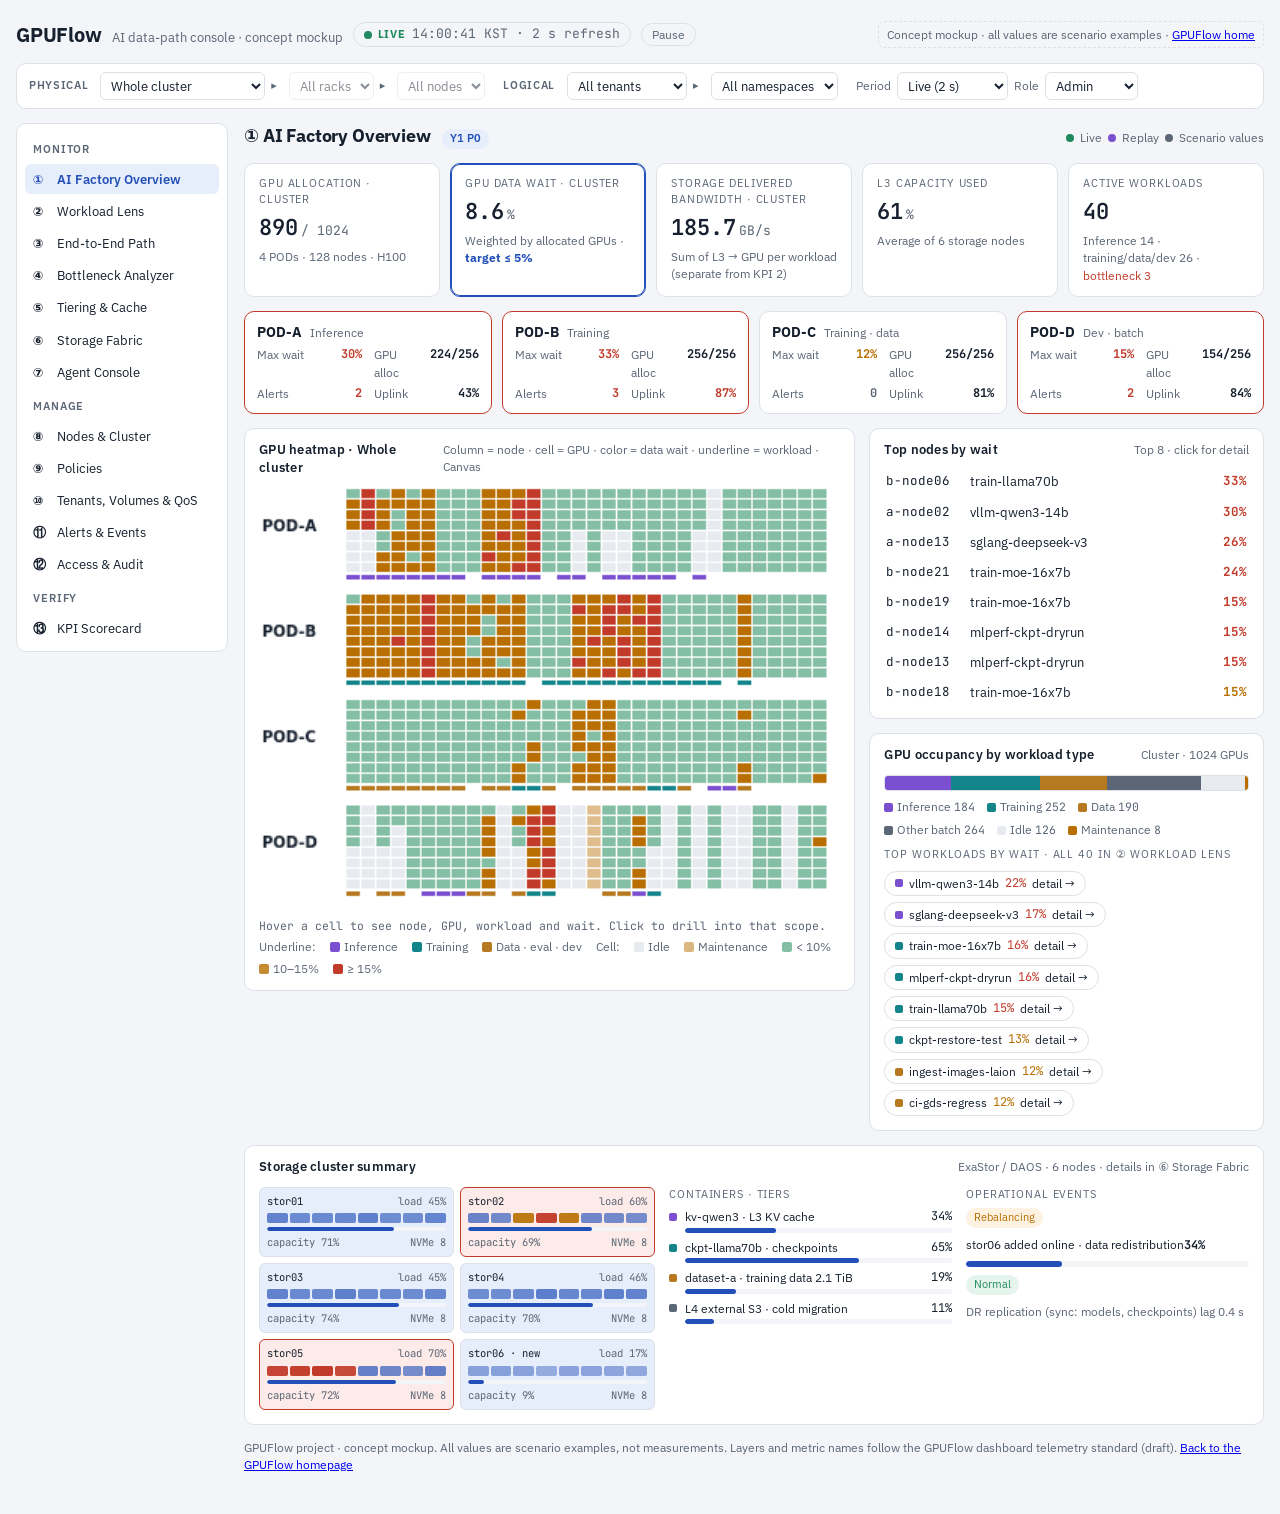
==== console/index.html @ 7d8bd48a "Add GPUFlow console concept mockup and Console section English, interactive console mockup at /conso" ====
<!doctype html><html lang="en"><head><meta charset=utf8><meta name=viewport content="width=device-width,initial-scale=1,viewport-fit=cover"><style>:root{color-scheme:light;box-sizing:border-box;padding-top:env(safe-area-inset-top,0px);padding-bottom:env(safe-area-inset-bottom,0px)}html{scroll-padding-top:env(safe-area-inset-top,0px)}body{margin:0;padding:0;font:14px -apple-system,BlinkMacSystemFont,sans-serif;background:#fff;color:#000}img{max-width:100%}[hidden]:not([hidden=until-found i]){display:none!important}</style></head><body>
<title>GPUFlow Console (concept)</title>
<meta name="claude:viewport-fit-sides" content="cover">
<link rel="preconnect" href="https://fonts.googleapis.com">
<link rel="stylesheet" href="https://fonts.googleapis.com/css2?family=IBM+Plex+Sans:wght@400;500;600;700&family=JetBrains+Mono:wght@400;600&display=swap">
<style>
/* Layout: workload list (left) · vertical GPU→storage path (center) · tier panel (right); KPI strip above; timeline, diagnosis, Agent below */
:root{
  --bg:#F3F5F8; --panel:#FFFFFF; --line:#DCE1E8; --ink:#16202E; --muted:#5B6676;
  --accent:#2350B8; --accent-soft:#E6EDFB;
  --good:#1F8A5B; --warn:#B86E00; --crit:#C23B2A; --crit-soft:#FCEBE8; --warn-soft:#FDF2E1; --good-soft:#E5F4EC;
  --gpu:#6B4FBB; --rail:#C9D2DE; --wl1:#7A4FD0; --wl2:#13858A; --wl3:#B7791F; --idle:#E7EBF0; --badge:#4B2FA8; --badge-hot:#B3261E; --badge-fg:#FFFFFF; --node-bg:#EEF2F8;
  --f-ui:"IBM Plex Sans",system-ui,-apple-system,"Segoe UI",sans-serif;
  --f-data:"JetBrains Mono",ui-monospace,"SFMono-Regular",Consolas,monospace;
}
@media (prefers-color-scheme: dark){:root:not([data-theme="light"]){
  --bg:#0F141B; --panel:#161D27; --line:#2A3443; --ink:#E6ECF3; --muted:#93A0B2;
  --accent:#7DA2F2; --accent-soft:#1C2A45; --good:#4CC28A; --warn:#E3A33B; --crit:#F0705E;
  --crit-soft:#3A1F1C; --warn-soft:#352A16; --good-soft:#16302A; --gpu:#A992F0; --rail:#344257; --wl1:#B39BF5; --wl2:#4FC4C6; --wl3:#E8B04E; --idle:#222B38; --badge:#6A4FE0; --badge-hot:#D63B2F; --badge-fg:#FFFFFF; --node-bg:#1E2734; color-scheme:dark}}
:root[data-theme="dark"]{
  --bg:#0F141B; --panel:#161D27; --line:#2A3443; --ink:#E6ECF3; --muted:#93A0B2;
  --accent:#7DA2F2; --accent-soft:#1C2A45; --good:#4CC28A; --warn:#E3A33B; --crit:#F0705E;
  --crit-soft:#3A1F1C; --warn-soft:#352A16; --good-soft:#16302A; --gpu:#A992F0; --rail:#344257; --wl1:#B39BF5; --wl2:#4FC4C6; --wl3:#E8B04E; --idle:#222B38; --badge:#6A4FE0; --badge-hot:#D63B2F; --badge-fg:#FFFFFF; --node-bg:#1E2734; color-scheme:dark}
*{box-sizing:border-box}
body{background:var(--bg);color:var(--ink);font-family:var(--f-ui);font-size:14px;line-height:1.45}
.wrap{max-width:1360px;margin:0 auto;padding-block:20px 40px;padding-left:max(16px,env(safe-area-inset-left,0px));padding-right:max(16px,env(safe-area-inset-right,0px));display:flex;flex-direction:column;gap:14px}
header.top{display:flex;flex-wrap:wrap;align-items:center;gap:12px 20px;justify-content:space-between}
.brand{display:flex;align-items:baseline;gap:10px}
.brand b{font-size:20px;letter-spacing:-.01em}
.brand span{color:var(--muted);font-size:13px}
.live{display:inline-flex;align-items:center;gap:6px;font-size:12px;color:var(--muted);border:1px solid var(--line);border-radius:999px;padding:2px 10px;align-self:center}
.live i{width:8px;height:8px;border-radius:50%;background:var(--good);animation:pulse 2s ease-out infinite}
.live b{font-size:11px;letter-spacing:.08em;color:var(--good)}
.live.off i{animation:none;background:var(--muted)}.live.off b{color:var(--muted)}
@keyframes pulse{0%{box-shadow:0 0 0 0 color-mix(in srgb,var(--good) 60%,transparent)}100%{box-shadow:0 0 0 8px transparent}}
@media (prefers-reduced-motion:reduce){.live i{animation:none}}
.pause{font:inherit;font-size:12px;padding:2px 10px;border-radius:999px;border:1px solid var(--line);background:transparent;color:var(--muted);cursor:pointer;align-self:center}
.pause:focus-visible{outline:2px solid var(--accent);outline-offset:1px}
.brand{flex-wrap:wrap}
.kpi .v{transition:color .3s}
.views{display:flex;gap:6px;flex-wrap:wrap;border-bottom:1px solid var(--line)}
.views button{font:inherit;font-size:13.5px;font-weight:600;padding:8px 14px;border:0;border-bottom:2px solid transparent;background:transparent;color:var(--muted);cursor:pointer;display:flex;gap:8px;align-items:baseline}
.views button small{font-weight:400;font-size:11.5px}
.views button[aria-pressed="true"]{color:var(--ink);border-bottom-color:var(--accent)}
.views button:focus-visible{outline:2px solid var(--accent);outline-offset:-2px}
.view{display:flex;flex-direction:column;gap:14px}
.view[hidden]{display:none}
.ovk{display:grid;grid-template-columns:repeat(5,minmax(0,1fr));gap:10px}
.ovk .kpi .v{font-size:22px}
.ovgrid{display:grid;grid-template-columns:minmax(0,1.55fr) minmax(0,1fr);gap:14px;align-items:start}
.pods{padding:10px 14px 14px;display:flex;flex-direction:column;gap:12px}
.pod{border:1px solid var(--line);border-radius:10px;padding:10px 12px;display:flex;flex-direction:column;gap:8px}
.pod.hotp{border-color:var(--crit)}
.pod .ph2{display:flex;flex-wrap:wrap;align-items:baseline;gap:6px 12px;justify-content:space-between}
.pod .ph2 b{font-size:13px}
.pod .ph2 .st{font-size:12px;color:var(--muted)}
.wchips{display:flex;flex-wrap:wrap;gap:6px}
.wchip{font:inherit;font-size:12px;padding:3px 10px;border-radius:999px;border:1px solid var(--line);background:var(--panel);color:var(--ink);cursor:pointer;display:inline-flex;gap:6px;align-items:center}
.wchip i{width:8px;height:8px;border-radius:2px;display:block}
.wchip:hover{border-color:var(--accent)}
.wchip:focus-visible,.gnode:focus-visible,.snode:focus-visible{outline:2px solid var(--accent);outline-offset:1px}
.gnodes{display:grid;grid-template-columns:repeat(auto-fill,minmax(132px,1fr));gap:6px}
.gnode{all:unset;box-sizing:border-box;cursor:pointer;border:1px solid var(--line);border-radius:6px;padding:5px 6px;display:flex;flex-direction:column;gap:4px}
.gnode:hover{border-color:var(--accent)}
.gnode.idle{cursor:default;opacity:.75}
.gnode.hotn{border-color:var(--crit)}
.gnode .r1{display:flex;justify-content:space-between;font-family:var(--f-data);font-size:10.5px;color:var(--muted)}
.gcells{display:grid;grid-template-columns:repeat(8,1fr);gap:2px}
.gcells i{height:12px;border-radius:2px;display:block;border-bottom:3px solid transparent}
.gcells i.idle{background:var(--idle)}
.fabric{margin:0 14px;padding:10px 12px;border:1px dashed var(--line);border-radius:10px;display:flex;flex-direction:column;gap:6px}
.fabric .t{font-size:12.5px;font-weight:600}
.links{display:grid;grid-template-columns:repeat(auto-fill,minmax(150px,1fr));gap:6px 12px}
.link{font-size:11.5px;display:grid;grid-template-columns:1fr auto;gap:2px 6px}
.link .bar{grid-column:1/3;height:5px}
.link.hot{color:var(--crit)} .link.hot .bar b{background:var(--crit)}
.stor{padding:10px 14px 14px;display:flex;flex-direction:column;gap:10px}
.snodes{display:grid;grid-template-columns:repeat(auto-fill,minmax(150px,1fr));gap:6px}
.snode{border:1px solid var(--line);border-radius:6px;padding:6px 7px;display:flex;flex-direction:column;gap:4px;background:var(--accent-soft)}
.snode.hot{border-color:var(--crit);background:var(--crit-soft)}
.snode .r1{display:flex;justify-content:space-between;font-family:var(--f-data);font-size:10.5px}
.snode .r1 span:last-child{color:var(--muted)}
.tcells{display:grid;grid-template-columns:repeat(8,1fr);gap:2px}
.tcells i{height:10px;border-radius:2px;display:block}
.snode .cap{height:4px}
.conts{display:flex;flex-direction:column;gap:6px}
.cont{display:grid;grid-template-columns:auto 1fr auto;gap:2px 8px;font-size:12px;align-items:center}
.cont i{width:8px;height:8px;border-radius:2px;display:block}
.cont .bar{grid-column:2/4;height:5px}
.evline{font-size:12px;display:flex;gap:8px;align-items:center;flex-wrap:wrap}
.ovlg{display:flex;flex-wrap:wrap;gap:6px 14px;font-size:11.5px;color:var(--muted);padding:0 14px}
.ovlg i{display:inline-block;width:10px;height:10px;border-radius:2px;margin-right:4px;vertical-align:-1px}
@media (max-width:1100px){.ovgrid{grid-template-columns:1fr}.ovk{grid-template-columns:repeat(3,minmax(0,1fr))}}
@media (max-width:720px){.ovk{grid-template-columns:repeat(2,minmax(0,1fr))}}
.ksban{font-size:12.5px;border:1px dashed var(--warn);background:var(--warn-soft);border-radius:8px;padding:8px 12px}
.ksban b{color:var(--warn);margin-right:6px}
.ksgrid{display:grid;grid-template-columns:240px minmax(0,1fr) 300px;gap:14px;align-items:start}
.kside{display:flex;flex-direction:column;gap:14px;min-width:0}
.kscap{font-size:11.5px;color:var(--muted);font-family:var(--f-data)}
nav .kscap{padding:0 14px 12px;display:block}
.kspipe{display:grid;grid-template-columns:repeat(3,minmax(0,1fr));gap:12px;padding:10px 14px}
.kscol{border:1px solid var(--line);border-radius:8px;padding:10px;display:flex;flex-direction:column;gap:6px;min-width:0}
.kscol:nth-child(3){border-color:var(--accent);background:var(--accent-soft)}
.kv{display:grid;grid-template-columns:auto 1fr;gap:4px 10px;margin:0;font-size:12.5px}
.kv dt{color:var(--muted)} .kv dd{margin:0;overflow-wrap:anywhere}
.fl{font-size:12px;color:var(--muted);display:flex;justify-content:space-between;gap:6px}
.fl b{color:var(--ink);font-weight:600}
.kscol input[type=range]{width:100%;accent-color:var(--accent)}
select{font:inherit;font-size:12.5px;padding:4px 6px;border-radius:6px;border:1px solid var(--line);background:var(--panel);color:var(--ink)}
.kseff{font-size:12px;color:var(--good);margin-top:auto}
.ksconf{padding:0 14px 14px;display:flex;flex-direction:column;gap:8px}
.tabs2{display:inline-flex;border:1px solid var(--line);border-radius:8px;overflow:hidden;align-self:flex-start}
.tabs2 button{font:inherit;font-size:12px;padding:5px 12px;border:0;background:transparent;color:var(--muted);cursor:pointer}
.tabs2 button+button{border-left:1px solid var(--line)}
.tabs2 button[aria-pressed="true"]{background:var(--accent-soft);color:var(--accent);font-weight:600}
.code{margin:0;font-family:var(--f-data);font-size:12px;line-height:1.55;background:var(--bg);border:1px solid var(--line);border-radius:8px;padding:10px 12px;overflow-x:auto;white-space:pre}
.ksact{display:flex;flex-wrap:wrap;align-items:center;gap:10px}
.btn{font:inherit;font-size:13px;padding:7px 14px;border-radius:8px;border:1px solid var(--accent);background:var(--accent);color:var(--panel);cursor:pointer}
.btn.ghost{background:transparent;color:var(--accent);font-size:12px;padding:5px 10px;align-self:flex-start}
.btn:focus-visible,.tabs2 button:focus-visible{outline:2px solid var(--accent);outline-offset:1px}
.kspad{padding:10px 14px 14px;display:flex;flex-direction:column;gap:8px}
.sw{display:flex;gap:8px;align-items:center;font-size:13px;font-weight:600}
.sw input{accent-color:var(--accent);width:16px;height:16px}
.row2{display:grid;grid-template-columns:auto 1fr;gap:6px 10px;align-items:center}
.hrow{display:grid;grid-template-columns:1fr auto;gap:2px 8px;align-items:center;font-size:12.5px}
.hrow .kscap{grid-column:1/3;font-family:var(--f-ui)}
.rk{display:grid;grid-template-columns:52px 1fr 36px;gap:8px;align-items:center;font-size:11.5px}
.rk .bar{height:6px} .rk.hi{color:var(--crit)} .rk.hi .bar b{background:var(--crit)}
.klog{list-style:none;margin:0;padding:10px 14px 14px;display:flex;flex-direction:column;gap:4px;font-size:12.5px}
.klog li{display:flex;gap:10px} .klog li .num{color:var(--muted);font-size:11.5px}
@media (max-width:1100px){.ksgrid{grid-template-columns:1fr}.kspipe{grid-template-columns:1fr}}
.ngrid{display:grid;grid-template-columns:minmax(0,1fr) 320px;gap:14px;align-items:start}
.ngrid2{display:grid;grid-template-columns:minmax(0,1fr) minmax(0,1fr);gap:14px;align-items:start}
.ntopo{padding:6px 14px 0;overflow-x:auto}
.topo2{width:100%;min-width:560px;height:auto;display:block}
.dpuhit{cursor:pointer}.dpuhit:focus-visible rect{stroke:var(--accent);stroke-width:2}
.tw{overflow-x:auto;padding:4px 14px 14px}
.dtab{width:100%;border-collapse:collapse;font-size:12.5px}
.dtab th{text-align:left;font-weight:600;font-size:11.5px;color:var(--muted);border-bottom:1px solid var(--line);padding:6px 8px}
.dtab td{border-bottom:1px solid var(--line);padding:6px 8px}
.dtab tr[data-dpu]{cursor:pointer}
.dtab tr.sel td{background:var(--accent-soft)}
.dtab tr.hot td{color:var(--crit)}
.dstat dd.bad{color:var(--crit);font-weight:600}
.diff{font-size:12px;border:1px solid var(--line);border-radius:8px;padding:8px 10px}
.diff ul{margin:4px 0 0;padding-left:16px}
.btn[disabled]{opacity:.45;cursor:not-allowed}
@media (max-width:1100px){.ngrid,.ngrid2{grid-template-columns:1fr}}
.wrap{max-width:1560px}
.scopebar{display:flex;flex-wrap:wrap;gap:8px 18px;align-items:center;padding:8px 12px;border:1px solid var(--line);border-radius:10px;background:var(--panel)}
.scg{display:flex;flex-wrap:wrap;align-items:center;gap:6px}
.scl{font-size:11px;letter-spacing:.06em;color:var(--muted);font-weight:600}
.scg .arr{color:var(--muted);font-size:11px}
.sc{display:flex;align-items:center;gap:6px;font-size:12px;color:var(--muted)}
.sc select:disabled{opacity:.5}
.shell{display:grid;grid-template-columns:212px minmax(0,1fr);gap:16px;align-items:start}
.side{position:sticky;top:env(safe-area-inset-top,0px);display:flex;flex-direction:column;gap:2px;padding:8px;border:1px solid var(--line);border-radius:10px;background:var(--panel)}
.sg{font-size:11px;letter-spacing:.08em;color:var(--muted);font-weight:600;padding:10px 8px 4px}
.si{font:inherit;font-size:12.5px;text-align:left;display:grid;grid-template-columns:20px 1fr auto;gap:4px;align-items:center;padding:6px 8px;border:0;border-radius:6px;background:transparent;color:var(--ink);cursor:pointer}
.si:hover{background:var(--bg)} .si.on{background:var(--accent-soft);color:var(--accent);font-weight:600}
.si:focus-visible{outline:2px solid var(--accent);outline-offset:-2px}
.si .sn{font-weight:600} .si .sb{font-size:10px;color:var(--muted);border:1px solid var(--line);border-radius:4px;padding:0 4px}
.mainv{display:flex;flex-direction:column;gap:14px;min-width:0}
.scrh{display:flex;flex-wrap:wrap;align-items:baseline;gap:8px 12px}
.scrh h1{font-size:18px;margin:0;letter-spacing:-.01em}
.yb{font-size:11px;padding:2px 8px;border-radius:999px;background:var(--accent-soft);color:var(--accent);font-weight:600;white-space:nowrap}
.yb.ro{background:var(--warn-soft);color:var(--warn)}
.srcb{font-size:11.5px;color:var(--muted);display:inline-flex;gap:6px;align-items:center;margin-left:auto}
.srcb i{display:inline-block;width:8px;height:8px;border-radius:50%}
.d-live{background:var(--good)} .d-rep{background:var(--wl1)} .d-sim{background:var(--muted)}
.src{font-size:11px;padding:1px 6px;border-radius:4px;border:1px solid var(--line)} .src.s-sim{color:var(--muted)} .src.s-live{color:var(--good);border-color:var(--good)} .src.s-none{color:var(--warn)}
body.ro .mainv .btn,body.ro .mainv .tg,body.ro .mainv input,body.ro .mainv .act,body.ro .mainv .pol,body.ro .mainv select:not(#sc-per){pointer-events:none;opacity:.5}
@keyframes flash{0%{box-shadow:0 0 0 3px var(--accent)}100%{box-shadow:0 0 0 0 transparent}}
.flash{animation:flash 1.4s ease-out}
.podtiles{display:grid;grid-template-columns:repeat(4,minmax(0,1fr));gap:10px}
.ptile{font:inherit;text-align:left;display:grid;grid-template-columns:1fr 1fr;gap:4px 12px;padding:10px 12px;border:1px solid var(--line);border-radius:10px;background:var(--panel);color:var(--ink);cursor:pointer}
.ptile:hover{border-color:var(--accent)} .ptile.sel{border-color:var(--accent);box-shadow:inset 0 0 0 1px var(--accent)} .ptile.hotp{border-color:var(--crit)}
.ptile:focus-visible{outline:2px solid var(--accent);outline-offset:1px}
.pt1{grid-column:1/3;display:flex;gap:8px;align-items:baseline} .pt1 b{font-size:14px} .pt1 span{font-size:12px;color:var(--muted)}
.pt2{display:flex;justify-content:space-between;gap:6px;font-size:12px} .pt2>span{color:var(--muted)}
.hmwrap{padding:8px 14px 0;overflow-x:auto} #hm{width:100%;min-width:420px;height:auto;display:block}
.hmtip{padding:4px 14px;font-size:11.5px;color:var(--muted);min-height:18px}
.topn{list-style:none;margin:0;padding:8px 10px 12px;display:flex;flex-direction:column;gap:2px}
.topn button,.topn .tt{font:inherit;width:100%;display:grid;grid-template-columns:76px 1fr auto;gap:8px;align-items:center;padding:5px 6px;border:0;border-radius:6px;background:transparent;color:var(--ink);text-align:left;font-size:12.5px}
.topn button{cursor:pointer} .topn button:hover{background:var(--bg)}
.stor3{display:grid;grid-template-columns:minmax(0,1.4fr) minmax(0,1fr) minmax(0,1fr);gap:14px;align-items:start}
.tabs2.big button{font-size:13px;padding:7px 14px}
.mdr{display:grid;grid-template-columns:auto 1fr auto auto;gap:2px 10px;align-items:center;font-size:12px}
.mdr .bar{grid-column:1/5;height:5px}
.ostg{display:grid;grid-template-columns:repeat(2,minmax(0,1fr));gap:4px 12px}
.ost{display:grid;grid-template-columns:62px 1fr 34px;gap:6px;align-items:center;font-size:11px} .ost .bar{height:5px} .ost.hot{color:var(--crit)} .ost.hot .bar b{background:var(--crit)}
.acts2{display:flex;gap:6px;flex-wrap:wrap}
.orch{display:grid;grid-template-columns:repeat(2,minmax(0,1fr));gap:14px}
.oc{padding:12px 14px;display:grid;grid-template-columns:auto 1fr;gap:4px 10px;align-items:center;font-size:12.5px}
.oc b{font-size:14px} .oc>*:nth-child(n+3){grid-column:1/3}
.isor{display:grid;grid-template-columns:auto 1fr auto;gap:8px;align-items:center;font-size:12.5px}
.alist{list-style:none;margin:0;padding:8px 12px 12px;display:flex;flex-direction:column;gap:6px}
.alist li{display:grid;grid-template-columns:auto 1fr auto;gap:10px;align-items:center;padding:8px 10px;border:1px solid var(--line);border-radius:8px;font-size:12.5px}
.alist li.crit{border-left:3px solid var(--crit)} .alist li.warn{border-left:3px solid var(--warn)} .alist li.ack{opacity:.55}
.am{display:flex;flex-direction:column;gap:2px} .aa{display:flex;gap:6px;align-items:center}
.pill.crit{background:var(--crit-soft);color:var(--crit)}
.mtx td,.mtx th{text-align:center} .mtx td:first-child,.mtx th:first-child{text-align:left} .mtx td.cur{background:var(--accent-soft);font-weight:700}
.tg{font:inherit;font-size:11.5px;padding:3px 10px;border-radius:999px;border:1px solid var(--line);background:transparent;color:var(--muted);cursor:pointer;white-space:nowrap}
.tg.on{border-color:var(--good);color:var(--good);background:var(--good-soft)}
.tg:focus-visible{outline:2px solid var(--accent);outline-offset:1px}
@media (max-width:1180px){.shell{grid-template-columns:1fr}.side{position:static;flex-direction:row;flex-wrap:wrap}.sg{width:100%;padding:4px}.podtiles{grid-template-columns:repeat(2,minmax(0,1fr))}.stor3{grid-template-columns:1fr}.kpis{grid-template-columns:repeat(3,minmax(0,1fr))}.orch{grid-template-columns:1fr}}
.fc{border-top:1px solid var(--line);margin:0 14px;padding:12px 0 14px;display:flex;flex-direction:column;gap:8px}
.fch{display:flex;flex-wrap:wrap;align-items:center;justify-content:space-between;gap:8px}
.fch h2{font-size:13px;margin:0}
.fcsvg svg{width:100%;height:auto;display:block}
.fcl{list-style:none;margin:0;padding:0;display:flex;flex-direction:column;gap:4px}
.fcl li{display:grid;grid-template-columns:48px 1fr auto auto;gap:10px;align-items:center;font-size:12.5px;padding:6px 8px;border:1px solid var(--line);border-radius:8px}
.fcl li.crit{border-left:3px solid var(--crit)} .fcl li.warn{border-left:3px solid var(--warn)}
.pred{font-size:11px;margin-top:2px}
.b2{display:grid;grid-template-columns:52px 1fr 40px;gap:6px;align-items:center;font-size:11px;color:var(--muted)}
.b2+.b2{margin-top:3px}
.b2 .bar{height:7px} .b2 .num{text-align:right;color:var(--ink)}
.b2.pb .bar b{background:var(--wl1)} .b2.pb.warn .bar b{background:var(--warn)} .b2.pb.crit .bar b{background:var(--crit)}
.b2.pb.warn .num{color:var(--warn)} .b2.pb.crit .num{color:var(--crit);font-weight:600}
.pwarn{font-size:11px;color:var(--crit);font-weight:600;margin-top:2px}
.ttb{position:relative;overflow:visible} .ttb i{position:absolute;top:-3px;bottom:-3px;width:2px;background:var(--ink);opacity:.7}
.b2.tt.warn:not(.pb) .bar b{background:var(--warn)} .b2.tt.crit:not(.pb) .bar b{background:var(--crit)} .b2.tt.crit:not(.pb) .num{color:var(--crit);font-weight:600}
.psrc{font-size:10px;border:1px solid currentColor;border-radius:3px;padding:0 3px;margin-right:3px;opacity:.8}
.note{font-size:12px;color:var(--muted);border:1px dashed var(--line);border-radius:6px;padding:4px 8px}
.panel{background:var(--panel);border:1px solid var(--line);border-radius:10px;min-width:0}
.ph{display:flex;align-items:baseline;justify-content:space-between;gap:8px;padding:12px 14px 0}
.ph h2{font-size:13px;font-weight:600;margin:0;letter-spacing:.02em}
.ph small{color:var(--muted);font-size:12px}
.eyebrow{font-size:11px;letter-spacing:.08em;text-transform:uppercase;color:var(--muted)}
.num{font-family:var(--f-data);font-variant-numeric:tabular-nums}

/* KPI strip */
.kpis{display:grid;grid-template-columns:repeat(6,minmax(0,1fr));gap:10px}
.kpi{padding:12px 14px;display:flex;flex-direction:column;gap:4px;position:relative}
.kpi .v{font-size:24px;font-weight:600}
.kpi .v.blink{color:var(--accent)}
.kpi .v u{font-size:13px;text-decoration:none;color:var(--muted);margin-left:3px;font-weight:400}
.kpi .d{font-size:12px;color:var(--muted)}
.spk{height:36px;margin-top:4px;cursor:crosshair;position:relative}
.spk svg{width:100%;height:100%;display:block;overflow:visible}
.spr{position:absolute;top:10px;right:12px;font-size:11px;color:var(--muted);background:var(--panel)}
.rangebar{display:flex;flex-wrap:wrap;align-items:center;gap:8px 12px;margin-bottom:-4px}
.seg{display:inline-flex;border:1px solid var(--line);border-radius:8px;overflow:hidden;background:var(--panel)}
.seg button{font:inherit;font-size:12.5px;padding:5px 12px;border:0;background:transparent;color:var(--muted);cursor:pointer;display:flex;gap:6px;align-items:baseline}
.seg button+button{border-left:1px solid var(--line)}
.seg button small{font-size:11px;opacity:.8}
.seg button[aria-pressed="true"]{background:var(--accent-soft);color:var(--accent);font-weight:600}
.seg button:focus-visible{outline:2px solid var(--accent);outline-offset:-2px}
.rhint{font-size:11.5px;color:var(--muted)}
.kpi.north{border-color:var(--accent);box-shadow:inset 0 0 0 1px var(--accent)}
.delta.good{color:var(--good)} .delta.bad{color:var(--crit)}

/* main grid */
.main{display:grid;grid-template-columns:260px minmax(0,1fr) 300px;gap:14px;align-items:start}
.wl{list-style:none;margin:0;padding:10px;max-height:min(1100px,80vh);overflow-y:auto;display:flex;flex-direction:column;gap:6px}
.wl button{all:unset;box-sizing:border-box;width:100%;display:grid;grid-template-columns:1fr auto;gap:2px 8px;padding:10px;border-radius:8px;border:1px solid transparent;cursor:pointer}
.wl button:hover{background:var(--bg)}
.wl button:focus-visible{outline:2px solid var(--accent);outline-offset:1px}
.wl button[aria-pressed="true"]{border-color:var(--accent);background:var(--accent-soft)}
.wl .n{font-weight:600;font-size:13px;overflow-wrap:anywhere}
.wl .t{grid-column:1/2;font-size:12px;color:var(--muted)}
.pill{font-size:11px;padding:2px 8px;border-radius:999px;align-self:start;white-space:nowrap}
.pill.crit{background:var(--crit-soft);color:var(--crit)} .pill.warn{background:var(--warn-soft);color:var(--warn)} .pill.good{background:var(--good-soft);color:var(--good)}
.wl .m{grid-column:1/3;font-size:12px;color:var(--muted)}
.wl .grp{display:grid;grid-template-columns:1fr auto;gap:0 8px;padding:8px 4px 2px;border-top:1px solid var(--line);margin-top:4px}
.wl .grp:first-child{border-top:0;margin-top:0;padding-top:2px}
.wl .gn{font-size:12px;font-weight:700;letter-spacing:.04em}
.wl .gc{font-size:11px;color:var(--muted);align-self:center}
.wl .gs{grid-column:1/3;font-size:11.5px;color:var(--muted)}

/* path */
.path{padding:10px 14px 14px;display:grid;grid-template-columns:26px minmax(0,1fr);gap:0 10px}
.rail{position:relative;grid-row:1/-1}
.rail canvas{position:absolute;inset:0;width:100%;height:100%;display:block}
.hops{display:flex;flex-direction:column;gap:6px}
.hop{display:grid;grid-template-columns:minmax(0,1.3fr) minmax(0,1fr) 92px;gap:4px 12px;align-items:center;padding:9px 12px;border:1px solid var(--line);border-radius:8px;position:relative}
.hop .nm{font-weight:600;font-size:13px}
.hop .sb{font-size:12px;color:var(--muted)}
.hop .chips{display:flex;flex-wrap:wrap;gap:4px;margin-top:4px}
.chip{font-family:var(--f-data);font-size:10.5px;padding:1px 6px;border-radius:4px;border:1px solid var(--line);color:var(--muted)}
.chip.on{border-color:var(--good);color:var(--good)}
.chip.off{text-decoration:line-through}
.bar{height:6px;background:var(--bg);border-radius:3px;overflow:hidden}
.bar b{display:block;height:100%;background:var(--accent);border-radius:3px;transition:width .8s ease}
.hop .bw{font-size:12px;color:var(--muted);margin-top:3px}
.hop .lat{text-align:right;font-size:13px}
.hop .lat small{display:block;font-size:11px;color:var(--muted);font-family:var(--f-ui)}
.hop.storage{border-color:var(--accent);background:var(--accent-soft)}
.hop.hot{border-color:var(--crit);box-shadow:inset 3px 0 0 var(--crit)}
.hop.hot .lat{color:var(--crit)}
.hop.hot.storage{background:var(--crit-soft)}
.hop .tag{position:absolute;top:-9px;right:10px;font-size:11px;background:var(--crit);color:var(--panel);padding:1px 7px;border-radius:999px}

/* multi-node placement */
.topo{padding:10px 14px 0;display:flex;flex-direction:column;gap:6px}
.topo .hd{display:flex;flex-wrap:wrap;align-items:baseline;justify-content:space-between;gap:6px}
.topo .hd b{font-size:12.5px}
.scope{all:unset;cursor:pointer;font-size:12px;padding:3px 9px;border-radius:999px;border:1px solid var(--line);color:var(--muted)}
.scope[aria-pressed="true"]{border-color:var(--accent);color:var(--accent);background:var(--accent-soft)}
.scope:focus-visible,.nrow:focus-visible{outline:2px solid var(--accent);outline-offset:1px}
.nodes{display:grid;grid-template-columns:repeat(auto-fill,minmax(176px,1fr));gap:6px}
.nrow{all:unset;box-sizing:border-box;cursor:pointer;display:grid;grid-template-columns:auto 1fr auto;align-items:center;gap:6px;padding:5px 7px;border:1px solid var(--line);border-radius:6px}
.nrow[aria-pressed="true"]{border-color:var(--accent);background:var(--accent-soft)}
.nrow.hotn{border-color:var(--crit)}
.nrow .nl{font-family:var(--f-data);font-size:11px;color:var(--muted)}
.nrow .nv{font-family:var(--f-data);font-size:11px}
.cells{display:flex;gap:2px;flex-wrap:nowrap}
.cells i{width:9px;height:12px;border-radius:2px;display:block}
.c-good{background:var(--good);opacity:.55}.c-warn{background:var(--warn);opacity:.8}.c-crit{background:var(--crit)}
.topo .lg{font-size:11.5px;color:var(--muted)}
.hop .spread{display:block;font-size:11px;color:var(--muted);font-family:var(--f-data)}

/* tiers */
.tiers{padding:10px 14px 14px;display:flex;flex-direction:column;gap:10px}
.tier{display:grid;grid-template-columns:54px minmax(0,1fr) 52px;gap:4px 10px;align-items:center}
.tier .k{font-family:var(--f-data);font-size:12px;font-weight:600}
.tier .lbl{grid-column:2/4;font-size:12px;color:var(--muted);margin-top:-2px}
.tier .bar{height:10px}
.tier .r,.tier .lbl{transition:color .3s}
.tier.l0 .bar b{background:var(--gpu)}
.tier.l3 .k{color:var(--accent)}
.tier.l3 .bar b{background:var(--accent)}
.tier .bar b.h{background:var(--good)}
.tier .r{text-align:right;font-size:12px}
.stack{display:flex;height:14px;border-radius:4px;overflow:hidden;border:1px solid var(--line)}
.stack span{display:block;height:100%;transition:flex-basis .8s ease}
.legend{display:flex;flex-wrap:wrap;gap:6px 12px;font-size:11.5px;color:var(--muted)}
.legend i{display:inline-block;width:9px;height:9px;border-radius:2px;margin-right:4px;vertical-align:-1px}
.pols{display:flex;flex-direction:column;gap:6px}
.pol{all:unset;box-sizing:border-box;display:grid;grid-template-columns:auto 1fr;gap:2px 8px;padding:7px 9px;border:1px solid var(--line);border-radius:8px;cursor:pointer}
.pol.base{cursor:default;background:var(--bg)}
.pol:not(.base):hover{border-color:var(--accent)}
.pol:focus-visible{outline:2px solid var(--accent);outline-offset:1px}
.pol.on{border-color:var(--accent);background:var(--accent-soft)}
.pol .st{font-size:10.5px;padding:1px 6px;border-radius:999px;align-self:start;margin-top:1px;white-space:nowrap;border:1px solid var(--line);color:var(--muted)}
.pol.on .st{border-color:var(--good);color:var(--good)}
.pol.base .st{color:var(--muted)}
.pol .pn{font-size:12.5px;font-weight:600}
.pol .pr{grid-column:2;font-family:var(--f-data);font-size:11px;color:var(--muted)}
.pol .pe{grid-column:2;font-size:11.5px}
.pol .pe.exp{color:var(--muted)}
.pol .pe.got{color:var(--good)}
.poleff{margin-top:8px;font-size:12px;display:grid;grid-template-columns:auto 1fr;gap:3px 10px}
.poleff span:nth-child(odd){color:var(--muted)}
.tiers hr{border:0;border-top:1px solid var(--line);margin:4px 0}

/* bottom */
.lower{display:grid;grid-template-columns:minmax(0,1.6fr) minmax(0,1fr);gap:14px;align-items:start}
.chart{padding:4px 14px 12px}
.chart svg{width:100%;height:auto;display:block}
.diag{padding:12px 14px 14px;display:flex;flex-direction:column;gap:10px}
.verdict{border-left:3px solid var(--crit);padding:2px 0 2px 10px}
.verdict.ok{border-color:var(--good)}
.verdict b{display:block;font-size:14px}
.verdict p{margin:4px 0 0;font-size:12.5px;color:var(--muted)}
.ev{margin:0;padding:0;list-style:none;display:flex;flex-direction:column;gap:4px;font-size:12.5px}
.ev li::before{content:"Evidence";font-size:10.5px;color:var(--muted);border:1px solid var(--line);border-radius:4px;padding:0 4px;margin-right:6px}
.acts{display:flex;flex-direction:column;gap:6px}
.act{display:flex;gap:10px;align-items:flex-start;padding:8px 10px;border:1px solid var(--line);border-radius:8px;cursor:pointer}
.act input{margin-top:3px;accent-color:var(--accent)}
.act b{font-size:13px;display:block}
.act small{font-size:12px;color:var(--muted)}
.act:has(input:checked){border-color:var(--accent);background:var(--accent-soft)}
.agent{padding:12px 14px 14px;display:flex;flex-direction:column;gap:10px}
.ask{display:flex;gap:8px;flex-wrap:wrap}
.ask input{flex:1 1 220px;min-width:0;font:inherit;padding:8px 10px;border-radius:8px;border:1px solid var(--line);background:var(--bg);color:var(--ink)}
.ask button,.sugg button{font:inherit;font-size:13px;padding:8px 12px;border-radius:8px;border:1px solid var(--accent);background:var(--accent);color:var(--panel);cursor:pointer}
.sugg{display:flex;flex-wrap:wrap;gap:6px}
.sugg button{background:transparent;color:var(--accent);font-size:12px;padding:4px 10px}
.ans{font-size:13px;background:var(--bg);border-radius:8px;padding:10px 12px;white-space:pre-line;min-height:64px}
.ans .src{display:block;margin-top:6px;font-size:11.5px;color:var(--muted)}
footer{font-size:12px;color:var(--muted)}

@media (max-width:1100px){.main{grid-template-columns:220px minmax(0,1fr)}.tierpanel{grid-column:1/-1}.kpis{grid-template-columns:repeat(3,minmax(0,1fr))}.lower{grid-template-columns:1fr}}
@media (max-width:720px){.main{grid-template-columns:1fr}.kpis{grid-template-columns:repeat(2,minmax(0,1fr))}.hop{grid-template-columns:minmax(0,1fr) 80px}.hop .mid{grid-column:1/-1;order:3}}
</style>

<div class="wrap">
  <header class="top">
    <div class="brand"><b>GPUFlow</b><span>AI data-path console · concept mockup</span><span class="live" id="live"><i></i><b>LIVE</b><span class="num" id="clock"></span></span><button type="button" class="pause" id="pause" aria-pressed="false">Pause</button></div>
    <span class="note">Concept mockup · all values are scenario examples · <a href="../">GPUFlow home</a></span>
  </header>

  <div class="scopebar" id="scopebar"></div>
  <div class="shell"><aside class="side" id="side" aria-label="Screen menu"></aside><div class="mainv">
  <div class="scrh" id="scrh"></div>

  <div id="ov" class="view"></div>
  <div id="fab" class="view" hidden><div class="tabs2 big" id="fab-tabs" role="group" aria-label="Storage Fabric view"></div><div id="fab-st" class="view"></div><div id="net" class="view" hidden></div></div>
  <div id="pol" class="view" hidden><div id="polreg" class="view"></div><div id="ks" class="view"></div></div>
  <div id="node" class="view" hidden></div>
  <div id="ten" class="view" hidden></div>
  <div id="alr" class="view" hidden></div>
  <div id="aud" class="view" hidden></div>
  <div id="sc" class="view" hidden></div>

  <div id="dt" class="view" hidden>
  <div class="rangebar"><span class="eyebrow">Trend range</span><div class="seg" role="group" aria-label="Trend range">
      <button type="button" data-r="live" aria-pressed="true">Live <small>2 s · 2 min</small></button>
      <button type="button" data-r="m1" aria-pressed="false">1 min <small>1-min avg · 1 h</small></button>
      <button type="button" data-r="m10" aria-pressed="false">10 min <small>10-min avg · 12 h</small></button></div>
    <span class="rhint">Hover over a chart to see the value at that time</span></div>
  <section class="kpis" aria-label="Key metrics">
    <div class="panel kpi north"><span class="eyebrow">GPU data-wait ratio · workload</span><span class="v num" id="k-wait"></span><span class="d" id="k-wait-d"></span><span class="spr num" data-m="wait"></span><div class="spk" data-m="wait" aria-hidden="true"></div></div>
    <div class="panel kpi"><span class="eyebrow" id="k2-l"></span><span class="v num" id="k-p2"></span><span class="d" id="k-p2-d"></span><span class="spr num" data-m="p2"></span><div class="spk" data-m="p2" aria-hidden="true"></div></div>
    <div class="panel kpi"><span class="eyebrow">Delivered bandwidth · workload</span><span class="v num" id="k-bw"></span><span class="d">L3 → GPU total · IOPS <b class="num" id="k-iops"></b></span><span class="spr num" data-m="bw"></span><div class="spk" data-m="bw" aria-hidden="true"></div></div>
    <div class="panel kpi"><span class="eyebrow">Zero-copy path ratio</span><span class="v num" id="k-zc"></span><span class="d">GDS + GDR bytes ÷ total</span><span class="spr num" data-m="zc"></span><div class="spk" data-m="zc" aria-hidden="true"></div></div>
    <div class="panel kpi"><span class="eyebrow">Cache/tier hit ratio</span><span class="v num" id="k-hit"></span><span class="d" id="k-hit-d">Lookups at L1 and below</span><span class="spr num" data-m="hit"></span><div class="spk" data-m="hit" aria-hidden="true"></div></div>
    <div class="panel kpi"><span class="eyebrow">Host CPU · node average</span><span class="v num" id="k-cpu"></span><span class="d">KPI 7 · target ≤ 5%</span><span class="spr num" data-m="cpu"></span><div class="spk" data-m="cpu" aria-hidden="true"></div></div>
  </section>

  <div class="main">
    <nav class="panel" aria-label="Workloads">
      <div class="ph"><h2>Workloads</h2><small>By type · highest wait first</small></div>
      <ul class="wl" id="wl"></ul>
    </nav>

    <section class="panel" aria-label="Data path">
      <div class="ph"><h2 id="path-title">Data path</h2><small id="path-scope">GPU → storage, selected workload</small></div>
      <div class="topo" id="topo"></div>
      <div class="path">
        <div class="rail" aria-hidden="true"><canvas id="railc"></canvas></div>
        <div class="hops" id="hops"></div>
      </div>
      <div class="fc" aria-label="Forecast flow"><div class="fch"><div><h2>Forecast flow · by layer</h2><small class="kscap" style="font-family:var(--f-ui)">Storage layer = KETI (eBPF + Informer) · other layers = Gluesys ·<span id="fc-acc"></span></small></div>
        <label class="sc"><span>Horizon</span><select id="fc-h"><option value="30">+30 s</option><option value="60" selected>+60 s</option><option value="120">+120 s</option></select></label><span class="yb">KETI · Gluesys · Y1 model · Y2 integration</span></div>
        <div id="fcsvg" class="fcsvg"></div><div class="eyebrow" style="padding:0 2px">Forecast bottlenecks · proactive actions</div><ul class="fcl" id="fclist"></ul></div>
    </section>

    <aside class="panel tierpanel" aria-label="Tiers">
      <div class="ph"><h2>Tiers &amp; cache</h2><small id="tier-sub"></small></div>
      <div class="tiers">
        <div><div class="eyebrow" style="margin-bottom:6px">Tier that served each request</div><div class="stack" id="hitstack"></div>
          <div class="legend" style="margin-top:6px" id="hitlegend"></div></div>
        <hr>
        <div id="tierrows" style="display:flex;flex-direction:column;gap:10px"></div>
        <hr>
        <div><div class="eyebrow" style="margin-bottom:6px">Tiering policies · click to apply / remove</div><div id="policies" class="pols"></div>
          <div id="poleff" class="poleff"></div></div>
      </div>
    </aside>
  </div>

  <div class="lower">
    <section class="panel" aria-label="Timeline">
      <div class="ph"><h2>GPU wait and <span id="ch-l2"></span>, last 2 min</h2><small>Dashed line = policy change</small></div>
      <div class="chart" id="chart"></div>
    </section>
    <section class="panel" aria-label="Bottleneck diagnosis">
      <div class="ph"><h2>Bottleneck diagnosis</h2><small id="diag-sub"></small></div>
      <div class="diag">
        <div class="verdict" id="verdict"></div>
        <ul class="ev" id="evidence"></ul>
        <div class="eyebrow">Recommended actions · toggle to preview impact</div>
        <div class="acts" id="acts"></div>
      </div>
    </section>
  </div>

  <section class="panel" aria-label="Agent query">
    <div class="ph"><h2>Agent query</h2><small>Answers by querying metrics and events, with evidence</small></div>
    <div class="agent">
      <form class="ask" id="askf"><label for="q" class="eyebrow" style="flex-basis:100%">Question</label><input id="q" placeholder="e.g. Why did TTFT rise for vllm-qwen3-14b?"><button type="submit">Ask</button></form>
      <div class="sugg" id="sugg"></div>
      <div class="ans" id="ans" aria-live="polite">Pick a suggested question or type your own.</div>
    </div>
  </section>

  </div>

  <footer>GPUFlow project · concept mockup. All values are scenario examples, not measurements. Layers and metric names follow the GPUFlow dashboard telemetry standard (draft). <a href="../">Back to the GPUFlow homepage</a></footer>
  </div></div>
</div>

<script>
/* Some viewers do not resolve var(--x) inside SVG attributes, so resolve colors just before drawing (font variables excluded) */
const CSSV=n=>getComputedStyle(document.documentElement).getPropertyValue(n).trim();
const rv=t=>t.replace(/var\((--[\w-]+)\)/g,(m,n)=>n.startsWith('--f-')?m:(CSSV(n)||m));
const LAYERS=[
 {k:'app',nm:'Application',sb:'vLLM · LMCache'},
 {k:'gpu',nm:'GPU memory · L0 HBM',sb:'H100 · PCIe Gen5'},
 {k:'cache',nm:'Host cache · L1 DRAM · L2 CXL',sb:'KV cache tiers'},
 {k:'transport',nm:'Transport path',sb:'GDS · GDR · RDMA'},
 {k:'fabric',nm:'Network · DPU',sb:'RoCEv2 400GbE · NVMe-oF'},
 {k:'storage',nm:'Parallel storage · L3',sb:'DAOS / ExaStor · target · NVMe'},
 {k:'cold',nm:'Cold tier · L4',sb:'External S3'}
];
const TIERS=['l0','l1','l2','l3','l4'];
const TNAME={l0:'L0 HBM',l1:'L1 DRAM',l2:'L2 CXL',l3:'L3 DAOS',l4:'L4 S3'};
const TCOL={l0:'var(--gpu)',l1:'#7E8BA0',l2:'var(--warn)',l3:'var(--accent)',l4:'var(--muted)',miss:'var(--crit)'};

/* Each workload: base state + per-action deltas (effect). Values are scenario examples. */
const W={
 infer:{id:'vllm-qwen3-14b',type:'Inference · multi-turn, 40 sessions',k2:'TTFT p95',k2u:'s',
  base:{wait:23,p2:4.8,bw:6.1,zc:41,hit:58,cpu:4.1,
   hops:{app:[null,'TTFT p95 4.8 s'],gpu:[62,'staging 8 GiB'],cache:[48,'L1 92% used'],transport:[55,'via host 59%'],fabric:[38,'ECN low'],storage:[71,'p99 18 ms · 410k IOPS'],cold:[3,'—']},
   hot:'storage',hotTag:'target skew',
   feat:{gpu:['GDR'],transport:['GDS','GDR','RDMA'],fabric:['RDMA','DPU'],storage:['RR placement','Prefetch']},
   hits:{l0:31,l1:21,l2:0,l3:6,l4:0,miss:42},
   tiers:{l0:[88,'KV blocks 88% of 80 GiB HBM'],l1:[92,'92% of 80 GiB · evict 1.2k/min'],l2:[0,'Inactive'],l3:[34,'512 GiB · writes only, read 6%'],l4:[2,'Archive']}},
  acts:[
   {id:'cxl',b:'Enable L2 CXL tier',s:'Keep KV evicted from L1 in CXL memory (SNU)',d:{wait:-6,p2:-1.1,hit:+14,hits:{l2:+14,miss:-14},tiers:{l2:[61,'61% of 120 GiB'],l1:[78,'78% of 80 GiB']},hops:{cache:[60,'L1 78% · L2 61%']}}},
   {id:'rr',b:'Round-robin target placement',s:'Spread consecutive chunks across targets (Sogang)',d:{wait:-5,p2:-0.9,bw:+3.4,feat:{storage:'RR placement'},hops:{storage:[52,'p99 9 ms · 640k IOPS']},unhot:true}},
   {id:'pf',b:'Server-side prefetch + staging window',s:'Preload into server DRAM from lookup hints; staging 8→2 GiB (Sogang)',d:{wait:-5,p2:-0.7,zc:+27,hit:+6,hits:{l3:+6,miss:-6},feat:{storage:'Prefetch'},tiers:{l3:[34,'512 GiB · read 12%']},hops:{gpu:[48,'staging 2 GiB'],transport:[72,'via host 32%']}}}
  ],
  verdict:['Slow KV restores keep GPUs waiting 23% of the time','L1 DRAM is full, so the KV miss rate is 42%, and the chunks to re-read are concentrated on 3 DAOS targets.'],
  ok:['GPU wait is back below the threshold','See the effect of the applied policies on the timeline.'],
  ev:['L1 at 92%, 1.2k evictions/min','L3 sees writes only; reads are 6%','Spreading chunks over more targets lowers warm TTFT','Round-robin chunk placement lowers mean TTFT']},
 train:{id:'train-llama70b',type:'Training · 70B checkpoint',k2:'Checkpoint save',k2u:'s',
  base:{wait:14,p2:9.6,bw:12.0,zc:68,hit:81,cpu:6.4,
   hops:{app:[null,'step 1.9 s'],gpu:[40,'HBM 71 GiB'],cache:[30,'No burst buffer'],transport:[66,'GDS 88%'],fabric:[83,'PFC pause rising'],storage:[88,'1 slow rank']},
   hot:'fabric',hotTag:'Congestion',
   feat:{gpu:['GDR'],transport:['GDS','RDMA'],fabric:['RDMA','DPU'],storage:['Even striping']},
   hits:{l0:0,l1:0,l2:0,l3:81,l4:0,miss:19},
   tiers:{l0:[89,'71 of 80 GiB HBM'],l1:[40,'Page cache'],l2:[0,'Inactive'],l3:[62,'Checkpoint 114 GiB each'],l4:[11,'Older checkpoints migrated']}},
  acts:[
   {id:'stripe',b:'Even out striping',s:'Remove target skew on the slowest rank (Gluesys)',d:{wait:-4,p2:-2.8,bw:+4,feat:{storage:'Even striping'},hops:{storage:[70,'rank spread 6%']}}},
   {id:'cc',b:'Tune RoCE congestion control',s:'ECN/PFC settings for many-to-one write bursts (MangoBoost)',d:{wait:-5,p2:-1.6,cpu:-1.9,feat:{fabric:'DPU'},hops:{fabric:[64,'PFC pause normal']},unhot:true}},
   {id:'ef',b:'Parallel elephant-flow transfer',s:'Split large objects into parts and send over parallel RDMA (Gluesys)',d:{wait:-2,p2:-1.0,bw:+3,hops:{transport:[80,'8 parts in parallel']}}}
  ],
  verdict:['GPUs stall during checkpoint saves','Switch PFC pauses rise during write bursts, and the single slowest rank sets the save time.'],
  ok:['Checkpoint save time is within the target range','See the effect of the applied policies on the timeline.'],
  ev:['70B on 8 nodes: 114 GiB per node per checkpoint, about 5.7 s at 20 GiB/s write','The slowest rank sets the result, as in MLPerf Storage rules','PFC pause rate rising per minute · DPU fabric metrics (planned)']},
 ingest:{id:'ingest-dataset-a',type:'Training · data ingest',k2:'I/O stall per step',k2u:'ms',
  base:{wait:6,p2:38,bw:4.2,zc:52,hit:88,cpu:3.2,
   hops:{app:[null,'epoch 3/10'],gpu:[22,'Normal'],cache:[44,'page-cache hit 88%'],transport:[30,'Normal'],fabric:[20,'Normal'],storage:[35,'p99 4 ms · 280k IOPS'],cold:[0,'—']},
   hot:null,
   feat:{gpu:['GDR'],transport:['GDS','RDMA'],fabric:['RDMA','DPU'],storage:['Prefetch']},
   hits:{l0:0,l1:88,l2:0,l3:12,l4:0,miss:0},
   tiers:{l0:[40,'32 of 80 GiB HBM'],l1:[64,'Page cache'],l2:[0,'Inactive'],l3:[18,'Dataset 2.1 TiB'],l4:[0,'—']}},
  acts:[{id:'keti',b:'Intelligent prefetching',s:'Preload shuffle windows from a 60 s look-ahead forecast (KETI, Y2)',d:{wait:-3,p2:-20,feat:{storage:'Prefetch'}}}],
  verdict:['Within normal range','Only short I/O-stall spikes during epoch shuffles.'],
  ok:['Within normal range','Stalls dropped further after prefetching was enabled.'],
  ev:['Cache pollution during shuffle · eBPF trace (planned)']}
};
const ORDER=['infer','train','ingest'];
/* Tiering policies: base = always-on default; act = policy tied to a recommended action (action id) */
const POL={
 infer:[{base:true,n:'Default KV store path',r:'L0 → L1 → L3 write-through, LRU eviction'},
  {act:'cxl',n:'Demote L1 evictions to L2',r:'L1 evict → L2 CXL (LRU); promote to L1 on L2 hit'},
  {act:'rr',n:'L3 chunk placement',r:'chunk_no % n_targets → shard (round-robin)'},
  {act:'pf',n:'L3 preload',r:'lookup hint → L3 NVMe → server DRAM, staging window 2 GiB'}],
 train:[{base:true,n:'Checkpoint save',r:'L0 → L3 synchronous write (fsync); previous round → L4 async migration'},
  {act:'stripe',n:'L3 striping',r:'per-rank checkpoint → spread evenly over 16 targets'},
  {act:'ef',n:'Large-object transfer',r:'8-part parallel RDMA PUT → L3'}],
 ingest:[{base:true,n:'Dataset placement',r:'Resident on L3; shards read go to L1 page cache'},
  {act:'keti',n:'Predictive prefetch',r:'60 s look-ahead → L3 → L1 preload'}]
};
function effText(w,a){const d=a.d,p=[];
  if(d.wait)p.push(`wait ${d.wait}%p`);if(d.p2)p.push(`${w.k2} ${d.p2>0?'+':''}${fmt(d.p2,w.k2u)} ${w.k2u}`);
  if(d.hit)p.push(`hit +${d.hit}%p`);if(d.zc)p.push(`zero-copy +${d.zc}%p`);if(d.bw)p.push(`bandwidth +${d.bw} GB/s`);
  if(d.hops&&d.hops.storage)p.push(`L3 ${d.hops.storage[1]}`);return p.join(' · ')}
/* Multi-GPU / multi-node placement: hot = bottleneck node, hf = its wait multiplier, fix = action that resolves it */
const TOPO={
 infer:{nodes:2,gpus:4,desc:'2 nodes × 4 H100 · TP4 × 2 replicas',hot:1,hf:1.45,fix:'rr',why:'KV chunks for this node\'s sessions are concentrated on 3 targets'},
 train:{nodes:8,gpus:8,desc:'8 nodes × 8 H100 · TP8 × DP8',hot:5,hf:2.2,fix:'stripe',why:'Slowest rank; checkpoint writes concentrated on one target'},
 ingest:{nodes:4,gpus:8,desc:'4 nodes × 8 H100 · DDP',hot:null}
};
const state={w:'infer',on:{},node:{infer:null,train:null,ingest:null}};
const WSPEC_POS={};
/* ── 40 workloads: 3 featured (infer·train·ingest) plus 37 scenario workloads modeled on them. [id, template, POD, nodes, GPUs per node, wait %, tenant, namespace, type] ── */
const FEAT=['infer','train','ingest'];
const WSPEC=[
 ['vllm-llama70b-rag','infer',0,4,8,12,'team-infer','proj-rag','Inference · RAG'],['vllm-qwen3-32b-chat','infer',0,2,8,8,'team-infer','proj-llm-serving','Inference · chatbot'],
 ['sglang-deepseek-v3','infer',0,4,8,17,'team-infer','proj-llm-serving','Inference · MoE'],['vllm-gemma3-27b','infer',0,1,8,6,'team-infer','proj-llm-serving','Inference · multimodal'],
 ['triton-embed-bge','infer',0,1,4,3,'team-search','proj-search','Inference · embedding'],['vllm-qwen3-8b-code','infer',0,2,4,9,'team-dev','proj-codeassist','Inference · code'],
 ['tgi-llama8b-batch','infer',0,2,8,5,'team-infer','proj-batch','Inference · batch'],['vllm-mistral-24b','infer',0,1,8,7,'team-infer','proj-llm-serving','Inference · chatbot'],
 ['rerank-bge-v2','infer',0,1,4,4,'team-search','proj-search','Inference · reranker'],
 ['train-qwen3-32b-sft','train',1,4,8,11,'team-train','proj-llm-train','Training · SFT'],['train-llama8b-dpo','train',1,2,8,7,'team-train','proj-llm-train','Training · DPO'],
 ['train-moe-16x7b','train',1,6,8,16,'team-train','proj-moe','Training · MoE pretraining'],['train-vit-h14','train',1,2,8,9,'team-vision','proj-vision','Training · vision'],
 ['train-whisper-l3','train',1,2,8,6,'team-speech','proj-speech','Training · speech'],['ckpt-restore-test','train',1,1,8,13,'team-train','proj-llm-train','Training · checkpoint restore'],
 ['ingest-commoncrawl','ingest',2,4,8,8,'team-data','proj-data','Data · ingest'],['preproc-tokenize-ko','ingest',2,2,8,5,'team-data','proj-data','Data · tokenize'],
 ['finetune-qwen3-8b-lora','train',2,2,8,9,'team-train','proj-finetune','Training · LoRA'],['eval-mmlu-sweep','ingest',2,1,8,4,'team-eval','proj-eval','Eval · benchmark'],
 ['ingest-images-laion','ingest',2,3,8,12,'team-vision','proj-vision','Data · images'],['dedup-minhash','ingest',2,2,8,6,'team-data','proj-data','Data · dedup'],
 ['finetune-gemma-ko','train',2,2,8,7,'team-train','proj-finetune','Training · Korean fine-tune'],['eval-long-context','ingest',2,1,8,5,'team-eval','proj-eval','Eval · long context'],
 ['synthgen-qa','infer',2,2,8,8,'team-data','proj-synth','Inference · synthetic data'],['shard-repack-wds','ingest',2,1,8,10,'team-data','proj-data','Data · shard repack'],
 ['dev-notebook-01','ingest',3,1,4,3,'team-dev','proj-dev','Dev · notebook'],['dev-notebook-02','ingest',3,1,4,4,'team-dev','proj-dev','Dev · notebook'],
 ['dev-notebook-03','ingest',3,1,2,2,'team-dev','proj-dev','Dev · notebook'],['batch-infer-summ','infer',3,2,8,6,'team-infer','proj-batch','Inference · batch summarize'],
 ['batch-infer-translate','infer',3,1,8,5,'team-infer','proj-batch','Inference · batch translate'],['eval-safety-redteam','ingest',3,1,8,4,'team-eval','proj-eval','Eval · safety'],
 ['ci-gds-regress','ingest',3,1,8,11,'team-platform','proj-ci','Dev · GDS regression'],['ci-daos-perf','ingest',3,1,4,9,'team-platform','proj-ci','Dev · DAOS perf test'],
 ['mlperf-ckpt-dryrun','train',3,2,8,14,'team-platform','proj-bench','Benchmark · MLPerf checkpoint'],['io500-prep','ingest',3,2,8,7,'team-platform','proj-bench','Benchmark · IO500'],
 ['dev-kvcache-proto','infer',3,1,8,12,'team-dev','proj-dev','Dev · KV cache prototype'],['dev-rl-sandbox','train',3,1,4,6,'team-dev','proj-dev','Dev · RL']];
WSPEC.forEach(([id,tpl,pod,nodes,g,wait,ten,ns,type])=>{const T=W[tpl],b=T.base,f=wait/b.wait,k=id;
  const base=JSON.parse(JSON.stringify(b));base.wait=wait;base.p2=+(b.p2*Math.sqrt(f)).toFixed(tpl==='ingest'?0:1);base.bw=+(b.bw*nodes/TOPO[tpl].nodes*Math.max(.6,Math.min(1.4,1/Math.sqrt(f)))).toFixed(1);
  base.hit=Math.max(20,Math.min(97,Math.round(b.hit+(b.wait-wait)*1.2)));base.cpu=+(b.cpu*(0.8+wait/40)).toFixed(1);if(wait<15){base.hot=null}
  const fix=s=>s.replace(/\d+%/,wait+'%');
  W[k]={...T,id,type,tpl,base,verdict:wait>=15?[fix(T.verdict[0]),T.verdict[1]]:wait>=10?['In the warning zone',`GPU data wait is ${wait}%, above the 10% warning threshold. Review the same policies as the featured workload (${T.id}).`]:T.ok,ev:[`Same type as featured workload ${T.id} · scenario example values`]};
  TOPO[k]={nodes,gpus:g,desc:`${nodes} nodes × ${g} H100`,hot:wait>=15&&nodes>1?nodes-1:null,hf:1.5,fix:TOPO[tpl].fix,why:TOPO[tpl].why||''};
  POL[k]=POL[tpl];state.node[k]=null;ORDER.push(k);WSPEC_POS[k]={pod,nodes,g,ten,ns}});

const $=s=>document.querySelector(s);
const clamp=(v,a,b)=>Math.max(a,Math.min(b,v));
const lvl=v=>v>=15?'crit':v>=10?'warn':'good';
function nodeFactors(k){const t=TOPO[k],N=t.nodes,on=state.on[k]||{};const hotOn=t.hot!=null&&!on[t.fix];
  const f=Array.from({length:N},(_,n)=>1+(((n*37)%7)-3)*0.02);
  if(hotOn){const rest=(N-t.hf)/(N-1);f.forEach((_,n)=>f[n]=n===t.hot?t.hf:rest*f[n])}
  return {f,hotOn};}
const gpuWait=(wait,fn,n,g)=>wait*fn*(1+((((n*8+g)*53)%11)-5)*0.03);

function compute(key){
  const w=W[key],b=w.base,on=state.on[key]||{};
  const r={wait:b.wait,p2:b.p2,bw:b.bw,zc:b.zc,hit:b.hit,cpu:b.cpu,hops:JSON.parse(JSON.stringify(b.hops)),hot:b.hot,hits:{...b.hits},tiers:JSON.parse(JSON.stringify(b.tiers)),feat:{}};
  for(const L in b.feat)r.feat[L]=b.feat[L].map(f=>({f,on:true}));
  // policy feature chips: off when the policy is off
  w.acts.forEach(a=>{if(a.d.feat)for(const L in a.d.feat){const c=r.feat[L].find(x=>x.f===a.d.feat[L]);if(c)c.on=!!on[a.id]}});
  w.acts.forEach(a=>{if(!on[a.id])return;const d=a.d;
    ['wait','p2','bw','zc','hit','cpu'].forEach(k=>{if(d[k])r[k]+=d[k]});
    if(d.hits)for(const t in d.hits)r.hits[t]+=d.hits[t];
    if(d.tiers)Object.assign(r.tiers,d.tiers);
    if(d.hops)Object.assign(r.hops,d.hops);
    if(d.unhot)r.hot=null;});
  r.wait=clamp(r.wait,2,60);r.hit=clamp(r.hit,0,99);r.zc=clamp(r.zc,0,99);
  return r;
}
/* Live feel: refresh mean-reverting noise every 2 s and apply it to displayed values only (judgements use noise-free values) */
const NZ={};const rnd=()=>Math.random()*2-1;
function nzStep(){ORDER.forEach(k=>{const z=NZ[k]||(NZ[k]={w:0,p:0,bw:0,h:0,u:{}});
  z.w=z.w*.6+rnd()*.07;z.p=z.p*.6+rnd()*.06;z.bw=z.bw*.6+rnd()*.08;z.h=z.h*.5+rnd()*1.6;
  LAYERS.forEach(L=>z.u[L.k]=(z.u[L.k]||0)*.5+rnd()*4);z.t=z.t||{};TIERS.forEach(t=>z.t[t]=(z.t[t]||0)*.55+rnd()*3);z.ev=(z.ev||0)*.5+rnd()*.15;});}
function noisy(r,k){const z=NZ[k];if(!z)return r;const o=JSON.parse(JSON.stringify(r));
  o.wait=clamp(Math.round(r.wait*(1+z.w)),1,80);o.p2=Math.max(0.1,r.p2*(1+z.p));o.bw=Math.max(.1,r.bw*(1+z.bw));
  o.hit=clamp(Math.round(r.hit+z.h*.6),0,99);o.cpu=Math.max(.5,r.cpu*(1+z.p*.6));o.zc=clamp(Math.round(r.zc+z.h*.4),0,99);
  for(const L in o.hops){const v=o.hops[L];if(v[0]!=null)v[0]=clamp(Math.round(v[0]+z.u[L]),2,99)}
  const big=TIERS.filter(t=>o.hits[t]>0).sort((a,b)=>o.hits[b]-o.hits[a])[0],d=Math.round(z.h);
  if(big&&o.hits.miss>2){o.hits[big]=Math.max(0,o.hits[big]+d);o.hits.miss=Math.max(0,o.hits.miss-d)}
  for(const t in o.tiers){const [u,l]=o.tiers[t];if(!u)continue;const nu=clamp(Math.round(u+z.t[t]),1,99);
    o.tiers[t]=[nu,l.replace(new RegExp('(^|\\D)'+u+'%'),'$1'+nu+'%').replace(/(\d+\.\d)k\/min/,(m,v)=>(v*(1+z.ev)).toFixed(1)+'k/min').replace(/read (\d+)%/,(m,v)=>'read '+Math.max(1,Math.round(+v+z.t[t]*.3))+'%')]}
  return o;}
nzStep();
const fmt=(v,u)=>u==='s'?v.toFixed(1):Math.round(v);

const GROUPS=[{id:'inf',nm:'Inference',sub:'TTFT · KV restore',get keys(){return ORDER.filter(k=>(W[k].tpl||k)==='infer')}},{id:'trn',nm:'Training · data · dev',sub:'step time · checkpoint · ingest',get keys(){return ORDER.filter(k=>(W[k].tpl||k)!=='infer')}}];
function renderList(){
  $('#wl').innerHTML='';
  GROUPS.forEach(G=>{
    const vk=G.keys.filter(k=>visibleW().includes(k));if(!vk.length)return;const rows=vk.map(k=>[k,noisy(compute(k),k),compute(k)]).sort((a,b)=>b[2].wait-a[2].wait);
    const worst=Math.max(...rows.map(x=>x[1].wait));
    const gh=document.createElement('li');gh.className='grp';
    gh.innerHTML=`<span class="gn">${G.nm}</span><span class="gc num">${rows.length} · max wait ${worst}%</span><span class="gs">${G.sub}</span>`;
    $('#wl').appendChild(gh);
    rows.forEach(([k,r,r0])=>{
      const w=W[k],lvl=r0.wait>=15?'crit':r0.wait>=10?'warn':'good',txt={crit:'Bottleneck',warn:'Warning',good:'Normal'}[lvl];
      const li=document.createElement('li');
      li.innerHTML=`<button type="button" aria-pressed="${k===state.w}"><span class="n">${w.id}</span><span class="pill ${lvl}">${txt}</span><span class="t">${w.type}</span><span class="m num">wait ${r.wait}% ·${w.k2} ${fmt(r.p2,w.k2u)} ${w.k2u}</span></button>`;
      li.firstChild.onclick=()=>{state.w=k;render()};
      $('#wl').appendChild(li);
    });
  });
}

function render(live){
  const k=state.w,w=W[k],b=w.base,r0=compute(k),r=noisy(r0,k),on=state.on[k]||{},anyOn=Object.values(on).some(Boolean);
  renderList();
  // KPI
  const dW=r.wait-b.wait;
  $('#k-wait').innerHTML=`${r.wait}<u>%</u>`;
  $('#k-wait-d').innerHTML=anyOn?`<span class="delta good num">${dW} %p</span> vs ${b.wait}% before policies`:'Target ≤ 5% · share of allocated GPU time spent waiting';
  $('#k2-l').textContent=w.k2;
  $('#k-p2').innerHTML=`${fmt(r.p2,w.k2u)}<u>${w.k2u}</u>`;
  const d2=r.p2-b.p2;$('#k-p2-d').innerHTML=anyOn?`<span class="delta good num">${fmt(d2,w.k2u)} ${w.k2u}</span> vs before`:'Baseline before policies';
  $('#k-bw').innerHTML=`${r.bw.toFixed(1)}<u>GB/s</u>`;
  $('#k-zc').innerHTML=`${r.zc}<u>%</u>`;
  $('#k-hit').innerHTML=`${r.hit}<u>%</u>`;$('#k-cpu').innerHTML=`${r.cpu.toFixed(1)}<u>%</u>`;$('#k-cpu').style.color=r.cpu>5?'var(--warn)':'';$('#k-iops').textContent=Math.round(r.bw*68)+'k';
  // multi-node placement + path scope
  const t=TOPO[k],f=nodeFactors(k),sel=state.node[k],hotOn=t.hot!=null&&f.hotOn;
  const nodeName=n=>'node-'+String(n+1).padStart(2,'0');
  const nodeWait=n=>Math.round(r.wait*f.f[n]);
  $('#topo').innerHTML=`<div class="hd"><b>Placement · ${t.desc}</b><button type="button" class="scope" id="scope-all" aria-pressed="${sel==null}">All ${t.nodes} nodes · ${t.nodes*t.gpus} GPUs aggregated</button></div>
   <div class="nodes">${Array.from({length:t.nodes},(_,n)=>`<button type="button" class="nrow ${hotOn&&n===t.hot?'hotn':''}" data-n="${n}" aria-pressed="${sel===n}" aria-label="${nodeName(n)} wait ${nodeWait(n)}%"><span class="nl">${nodeName(n)}</span><span class="cells">${Array.from({length:t.gpus},(_,g)=>`<i class="c-${lvl(gpuWait(r.wait,f.f[n],n,g))}" title="GPU ${g} · wait ${Math.round(gpuWait(r.wait,f.f[n],n,g))}%"></i>`).join('')}</span><span class="nv">${nodeWait(n)}%</span></button>`).join('')}</div>
   <div class="lg">One cell = one GPU, color = GPU data wait.${hotOn?` Bottleneck node:<b style="color:var(--crit)">${nodeName(t.hot)}</b> · ${t.why}`:' Node-to-node spread is normal.'}</div>`;
  $('#scope-all').onclick=()=>{state.node[k]=null;render()};
  document.querySelectorAll('.nrow').forEach(el=>el.onclick=()=>{const n=+el.dataset.n;state.node[k]=state.node[k]===n?null:n;render()});
  $('#path-title').textContent=`Data path · ${w.id}${sel==null?'':' · '+nodeName(sel)}`;
  $('#path-scope').textContent=sel==null?`${t.nodes} nodes aggregated · bar = mean, below = node min–max`:`${nodeName(sel)} only · ${t.gpus} GPUs`;
  const pathHot=L=>r.hot===L.k&&(sel==null||!hotOn||sel===t.hot);
  $('#hops').innerHTML=LAYERS.filter(L=>r.hops[L.k]).map(L=>{
    const [u0,lat]=r.hops[L.k],hot=pathHot(L);
    const scale=L.k==='app'||L.k==='cold'?1:null;
    const u=u0==null?null:(sel==null||scale?u0:clamp(Math.round(u0*f.f[sel]),3,99));
    const vals=u0==null||scale?null:f.f.map(x=>clamp(Math.round(u0*x),3,99));
    let feats=(r.feat[L.k]||[]).slice();if(L.k==='gpu'&&t.gpus>1)feats=feats.concat([{f:'NVLink',on:true}]);
    const chips=feats.map(c=>`<span class="chip ${c.on?'on':'off'}">${c.f}</span>`).join('');
    const spread=sel==null&&vals&&t.nodes>1?`<span class="spread">nodes ${Math.min(...vals)}–${Math.max(...vals)}%</span>`:'';
    const mid=u==null?(L.k==='app'?appBars(k,r):'<div class="sb">Per-request metrics</div>'):barPair(k,L.k,u,spread);
    return `<div class="hop ${L.k==='storage'?'storage':''} ${hot?'hot':''}">${hot?`<span class="tag">${w.base.hotTag}</span>`:''}<div><div class="nm">${L.nm}</div><div class="sb">${(W[k].tpl||k)!=='infer'&&L.k==='app'?'PyTorch · FSDP/DDP':(W[k].tpl||k)!=='infer'&&L.k==='cache'?'Page cache · burst buffer':L.sb}</div>${chips?`<div class="chips">${chips}</div>`:''}</div><div class="mid">${mid}</div><div class="lat num">${lat}</div></div>`;
  }).join('');
  // tiers
  $('#tier-sub').textContent=w.id;
  const tot=Object.values(r.hits).reduce((a,c)=>a+c,0)||1;
  const hs=$('#hitstack');if(hs.dataset.k!==k){hs.dataset.k=k;hs.innerHTML=[...TIERS,'miss'].map(t=>`<span data-t="${t}" style="flex-basis:0%;background:${TCOL[t]}"></span>`).join('')}
  [...TIERS,'miss'].forEach(t=>{const el=hs.querySelector(`[data-t="${t}"]`);el.style.flexBasis=(r.hits[t]/tot*100)+'%';el.title=`${t==='miss'?'miss':TNAME[t]} ${r.hits[t]}%`});
  $('#hitlegend').innerHTML=[...TIERS,'miss'].filter(t=>r.hits[t]>0).map(t=>`<span><i style="background:${TCOL[t]}"></i>${t==='miss'?'miss · recompute/source':TNAME[t]} <span class="num">${r.hits[t]}%</span></span>`).join('');
  const TR=['l0','l1','l2','l3','l4'],box=$('#tierrows');
  if(box.dataset.k!==k){box.dataset.k=k;box.innerHTML=TR.map(t=>`<div class="tier ${t}" data-t="${t}"><span class="k">${TNAME[t]}</span><div class="bar"><b style="width:0%"></b></div><span class="r num"></span><span class="lbl"></span></div>`).join('')}
  TR.forEach(t=>{const [u,l]=r.tiers[t]||[0,'—'],el=box.querySelector(`[data-t="${t}"]`);el.querySelector('b').style.width=u+'%';el.querySelector('.r').textContent=u+'%';el.querySelector('.lbl').textContent=l});
  // diag
  const fixed=r0.hot===null&&r0.wait<10;
  const [vb,vp]=fixed?w.ok:w.verdict;
  $('#verdict').className='verdict'+(fixed?' ok':'');
  $('#verdict').innerHTML=`<b>${vb}</b><p>${vp}</p>`;
  $('#diag-sub').textContent=fixed?'Resolved':(r.hot?`Likely cause: ${LAYERS.find(L=>L.k===r.hot).nm}`:'Observation');
  drawChart(k,r);
  drawSparks(k);
  if(live)return;
  $('#evidence').innerHTML=w.ev.map(e=>`<li>${e}</li>`).join('');
  $('#acts').innerHTML=w.acts.map(a=>`<label class="act" for="a-${a.id}"><input type="checkbox" id="a-${a.id}" ${on[a.id]?'checked':''}><span><b>${a.b}</b><small>${a.s}</small></span></label>`).join('');
  w.acts.forEach(a=>{$('#a-'+a.id).onchange=e=>{state.on[k]=state.on[k]||{};state.on[k][a.id]=e.target.checked;markT(k,a.id);addLog('Policy',`${W[k].id} · ${a.b} ${e.target.checked?'applied':'removed'} (policy.change)`);BUF[k].mk.push({i:BUF[k].A.length-1,on:e.target.checked});render()}});
  renderSugg(k);
  // Tiering policy list and cumulative effect
  $('#policies').innerHTML=POL[k].map(P=>{if(P.base)return `<div class="pol base"><span class="st">Default</span><span class="pn">${P.n}</span><span class="pr">${P.r}</span><span class="pe exp">Baseline</span></div>`;
    const a=w.acts.find(x=>x.id===P.act),isOn=!!on[P.act];
    return `<button type="button" class="pol ${isOn?'on':''}" data-act="${P.act}" aria-pressed="${isOn}"><span class="st">${isOn?'Active':'Inactive'}</span><span class="pn">${P.n}</span><span class="pr">${P.r}</span><span class="pe ${isOn?'got':'exp'}">${isOn?'Effect':'Expected'}: ${effText(w,a)}</span></button>`}).join('');
  document.querySelectorAll('.pol[data-act]').forEach(el=>el.onclick=()=>{const c=$('#a-'+el.dataset.act);c.checked=!c.checked;c.dispatchEvent(new Event('change'))});
  const nOn=POL[k].filter(P=>P.act&&on[P.act]).length,nAll=POL[k].filter(P=>P.act).length;
  const missB=b.hits.miss,missN=r0.hits.miss;
  $('#poleff').innerHTML=`<span>Applied</span><span class="num">${nOn} / ${nAll} policies</span><span>GPU wait</span><span class="num">${b.wait}% → ${r0.wait}%</span><span>${w.k2}</span><span class="num">${fmt(b.p2,w.k2u)} → ${fmt(r0.p2,w.k2u)} ${w.k2u}</span>`+(missB?`<span>KV miss</span><span class="num">${missB}% → ${missN}%</span>`:'');
}

/* Timeline: rolling buffer of 60 points at 2 s (last 2 min). New values move halfway to the target so policy effects appear gradually */
const NPT=60,BUF={};
ORDER.forEach(k=>{const r=compute(k);BUF[k]={A:[],B:[],mk:[]};for(let i=0;i<NPT;i++){nzStep();const o=noisy(r,k);BUF[k].A.push(o.wait);BUF[k].B.push(o.p2)}});
nzStep();
/* KPI history: live (60 points at 2 s), 1-min avg (60 points, 1 h), 10-min avg (72 points, 12 h). The last point of each range updates live */
const MET=['wait','p2','bw','zc','hit','cpu'],RNG={live:{n:60,step:2,u:'s'},m1:{n:60,step:1,u:'min'},m10:{n:72,step:10,u:'min'}};
const HIST={};state.range='live';const hover={};
function seeded(seed){let x=seed;return()=>{x=(x*9301+49297)%233280;return x/233280*2-1}}
ORDER.forEach((k,ki)=>{const r=compute(k);HIST[k]={};MET.forEach((m,mi)=>{const v=r[m],R=seeded(17+ki*31+mi*7);
  const live=Array.from({length:RNG.live.n},()=>v*(1+R()*.06));
  const m1=Array.from({length:RNG.m1.n},(_,i)=>v*(1+R()*.05+.08*Math.sin(i/9)));
  const m10=Array.from({length:RNG.m10.n},(_,i)=>v*(1+R()*.04+.22*Math.sin(i/72*Math.PI*2-1.2)));
  HIST[k][m]={live,m1,m10};})});
function pushHist(){ORDER.forEach(k=>{const o=noisy(compute(k),k);MET.forEach(m=>{const H=HIST[k][m];
  H.live.push(o[m]);H.live.shift();
  const avg=a=>a.reduce((x,y)=>x+y,0)/a.length;
  H.m1[H.m1.length-1]=avg(H.live.slice(-30));H.m10[H.m10.length-1]=H.m10.at(-1)*.9+H.m1.at(-1)*.1;})});}
const fmtM=(m,v,k)=>m==='cpu'?v.toFixed(1)+'%':m==='p2'?fmt(v,W[k].k2u)+W[k].k2u:m==='bw'?v.toFixed(1)+' GB/s':Math.round(v)+'%';
function agoLabel(i,n){const R=RNG[state.range],d=(n-1-i)*R.step;if(!d)return 'now';const u=R.u;
  return u==='min'&&d>=60?`-${Math.floor(d/60)}h${d%60?' '+d%60+'min':''}`:`-${d}${u==='min'?' min':u}`}
function drawSparks(k){document.querySelectorAll('.spk').forEach(el=>{const m=el.dataset.m,a=HIST[k][m][state.range],n=a.length;
  const lo=Math.min(...a),hi=Math.max(...a),pad=(hi-lo)*.15||1,W0=200,H0=36;
  const X=i=>i/(n-1)*W0,Y=v=>H0-((v-lo+pad)/(hi-lo+2*pad))*H0;
  const d=a.map((v,i)=>`${i?'L':'M'}${X(i).toFixed(1)} ${Y(v).toFixed(1)}`).join('');
  const col=m==='wait'?'var(--crit)':'var(--accent)',hi_=hover[m];
  let svg=`<svg viewBox="0 0 ${W0} ${H0}" preserveAspectRatio="none"><path d="${d}L${W0} ${H0}L0 ${H0}Z" fill="${col}" fill-opacity=".10"/><path d="${d}" fill="none" stroke="${col}" stroke-width="1.5" vector-effect="non-scaling-stroke"/>`;
  const tgt=m==='wait'||m==='cpu'?5:null;if(tgt!=null&&tgt>lo-pad&&tgt<hi+pad)svg+=`<line x1="0" x2="${W0}" y1="${Y(tgt)}" y2="${Y(tgt)}" stroke="var(--accent)" stroke-dasharray="3 3" vector-effect="non-scaling-stroke"/>`;
  if(hi_!=null&&hi_<n)svg+=`<line x1="${X(hi_)}" x2="${X(hi_)}" y1="0" y2="${H0}" stroke="var(--muted)" stroke-dasharray="2 2" vector-effect="non-scaling-stroke"/>`;
  el.innerHTML=rv(svg+'</svg>');
  const dot=hi_!=null&&hi_<n?hi_:n-1;el.insertAdjacentHTML('beforeend',`<i style="position:absolute;left:calc(${dot/(n-1)*100}% - 3px);top:${Y(a[dot])-3}px;width:6px;height:6px;border-radius:50%;background:${col}"></i>`);
  const rd=document.querySelector(`.spr[data-m="${m}"]`);rd.textContent=hi_!=null&&hi_<n?`${agoLabel(hi_,n)} · ${fmtM(m,a[hi_],k)}`:'';});}
document.querySelectorAll('.spk').forEach(el=>{const m=el.dataset.m;
  const at=e=>{const b=el.getBoundingClientRect(),n=HIST[state.w][m][state.range].length;hover[m]=clamp(Math.round((e.clientX-b.left)/b.width*(n-1)),0,n-1);drawSparks(state.w)};
  el.addEventListener('pointermove',at);el.addEventListener('pointerleave',()=>{hover[m]=null;drawSparks(state.w)});});
document.querySelectorAll('.seg button').forEach(b=>b.onclick=()=>{state.range=b.dataset.r;document.querySelectorAll('.seg button').forEach(x=>x.setAttribute('aria-pressed',x===b));drawSparks(state.w)});
function pushBuf(){ORDER.forEach(k=>{const o=noisy(compute(k),k),B=BUF[k];const la=B.A.at(-1),lb=B.B.at(-1);
  B.A.push(la+(o.wait-la)*.5);B.B.push(lb+(o.p2-lb)*.5);B.A.shift();B.B.shift();B.mk.forEach(m=>m.i--);B.mk=B.mk.filter(m=>m.i>=0)});}
function drawChart(k,r){
  const w=W[k],A=BUF[k].A,B=BUF[k].B,N=A.length-1;
  const W0=640,H0=210,pl=40,pr=46,pt=14,pb=30,iw=W0-pl-pr,ih=H0-pt-pb;
  const maxA=Math.max(30,Math.ceil(Math.max(...A)/10)*10),maxB=Math.max(W[k].base.p2,...B)*1.15;
  const x=i=>pl+i/N*iw,ya=v=>pt+ih-v/maxA*ih,yb=v=>pt+ih-v/maxB*ih;
  const pa=A.map((v,i)=>`${i?'L':'M'}${x(i).toFixed(1)} ${ya(v).toFixed(1)}`).join('');
  const pbp=B.map((v,i)=>`${i?'L':'M'}${x(i).toFixed(1)} ${yb(v).toFixed(1)}`).join('');
  const area=pa+`L${x(N)} ${pt+ih}L${x(0)} ${pt+ih}Z`;
  const ticks=[0,maxA/2,maxA];
  let svg=`<svg viewBox="0 0 ${W0} ${H0}" role="img" aria-label="GPU wait and ${w.k2} time series">`;
  ticks.forEach(t=>{svg+=`<line x1="${pl}" x2="${pl+iw}" y1="${ya(t)}" y2="${ya(t)}" stroke="var(--line)"/><text x="${pl-6}" y="${ya(t)+4}" text-anchor="end" font-size="11" fill="var(--muted)" font-family="var(--f-data)">${t}%</text>`});
  svg+=`<text x="${pl+iw+6}" y="${yb(maxB/1.15)+4}" font-size="11" fill="var(--muted)" font-family="var(--f-data)">${fmt(maxB/1.15,w.k2u)}${w.k2u}</text>`;
  [0,15,30,45,N].forEach(i=>svg+=`<text x="${x(i)}" y="${H0-10}" text-anchor="middle" font-size="11" fill="var(--muted)" font-family="var(--f-data)">${i===N?'now':'-'+(N-i)*2+'s'}</text>`);
  BUF[k].mk.forEach(m=>{svg+=`<line x1="${x(m.i)}" x2="${x(m.i)}" y1="${pt}" y2="${pt+ih}" stroke="var(--accent)" stroke-dasharray="4 4"/><text x="${x(m.i)+5}" y="${pt+10}" font-size="11" fill="var(--accent)">${m.on?'Policy on':'Policy off'}</text>`});
  svg+=`<path d="${area}" fill="var(--crit)" fill-opacity=".10"/><path d="${pa}" fill="none" stroke="var(--crit)" stroke-width="2"/><path d="${pbp}" fill="none" stroke="var(--ink)" stroke-width="1.5" stroke-dasharray="1 0" opacity=".55"/>`;
  svg+=`<circle cx="${x(N)}" cy="${ya(A[N])}" r="4" fill="var(--crit)"/><text x="${x(N)-6}" y="${ya(A[N])-8}" text-anchor="end" font-size="12" font-weight="600" fill="var(--crit)" font-family="var(--f-data)">${Math.round(A[N])}%</text>`;
  svg+=`<g font-size="11.5" fill="var(--muted)"><rect x="${pl}" y="${H0-24}" width="0" height="0"/></g></svg>`;
  svg+=`<div class="legend" style="margin-top:4px"><span><i style="background:var(--crit)"></i>GPU data wait (left axis)</span><span><i style="background:var(--ink);opacity:.55"></i>${w.k2} (right axis)</span></div>`;
  $('#ch-l2').textContent=w.k2;
  $('#chart').innerHTML=rv(svg);
}

/* Agent: fixed scenario answers */
const QA={
 infer:[['Why did TTFT rise?',()=>{const r=compute('infer');return r.hot?`Sessions grew to 40 and L1 DRAM (80 GiB) filled to 92%, pushing the KV miss rate to 42%. Chunks that are needed again must be read from DAOS, but they sit on 3 targets, so p99 latency is 18 ms. As a result GPUs spend ${r.wait}% of their time waiting for KV restores.\nRecommended: enable the L2 CXL tier → round-robin target placement → server-side prefetch, in that order.`:`The applied policies brought wait down to ${r.wait}%. What remains is mostly the server-DRAM hop on the L3 read path.`},'gpuflow_cache_lookup_total{tier}, gpuflow_storage_target_read_seconds, kv.load events'],
  ['Which tier serves most KV?',()=>{const r=compute('infer');return `L0 HBM ${r.hits.l0}%, L1 DRAM ${r.hits.l1}%, L2 CXL ${r.hits.l2}%, L3 DAOS ${r.hits.l3}%, miss ${r.hits.miss}%. Misses lead to prefill recomputation.`},'gpuflow_cache_lookup_total{result="hit"} by tier']],
 train:[['Why are checkpoint saves slow?',()=>`During write bursts, switch PFC pauses rise and one rank writes to its targets more slowly than the others. As in MLPerf Storage rules, the slowest rank sets the save time, so even striping and congestion-control tuning come first.`,'ckpt.write.start/end events, gpuflow_fabric_pfc_pause_total']],
 ingest:[['Is anything wrong with this job?',()=>`It is within normal range. I/O stalls rise briefly only during the shuffle at epoch boundaries. This workload is a target for Y2 intelligent prefetching.`,'gpuflow_host_io_stall_seconds_total (KETI eBPF)']]
};
function renderSugg(k){$('#sugg').innerHTML='';(QA[k]||QA[W[k].tpl]).forEach(([q,fn,src])=>{const bt=document.createElement('button');bt.type='button';bt.textContent=q;bt.onclick=()=>answer(q,fn,src);$('#sugg').appendChild(bt)})}
function answer(q,fn,src){$('#q').value=q;$('#ans').innerHTML='';const t=document.createTextNode(fn());$('#ans').appendChild(t);const s=document.createElement('span');s.className='src num';s.textContent='Evidence queried: '+src;$('#ans').appendChild(s)}
$('#askf').addEventListener('submit',e=>{e.preventDefault();const k=state.w,[q,fn,src]=(QA[k]||QA[W[k].tpl])[0];answer($('#q').value||q,fn,src)});

/* Path flow: at the bottleneck hop the rail narrows and turns red, and particles slow down and pile up */
const Rail=(()=>{
  const cv=document.getElementById('railc'),ctx=cv.getContext('2d'),rail=cv.parentElement;
  const reduce=matchMedia('(prefers-reduced-motion: reduce)');
  let H=0,Wd=0,hot=null,cols={},P=[],last=0,tick=0;
  const css=n=>getComputedStyle(document.documentElement).getPropertyValue(n).trim();
  function readCols(){cols={acc:css('--accent'),crit:css('--crit'),rail:css('--rail')}}
  function layout(){
    const dpr=window.devicePixelRatio||1,r=rail.getBoundingClientRect();
    Wd=r.width;H=r.height;cv.width=Math.round(Wd*dpr);cv.height=Math.round(H*dpr);ctx.setTransform(dpr,0,0,dpr,0,0);
    const h=document.querySelector('#hops .hop.hot');
    if(h){const b=h.getBoundingClientRect();hot={y0:b.top-r.top,y1:b.bottom-r.top}}else hot=null;
    const n=Math.max(10,Math.round(H/34));
    if(P.length!==n)P=Array.from({length:n},(_,i)=>i/n*H);
    readCols();draw();
  }
  // h(y): 0 = normal, 1 = bottleneck; smooth 16px transition
  const ss=t=>t<=0?0:t>=1?1:t*t*(3-2*t);
  function heat(y){if(!hot)return 0;const e=16;return Math.min(ss((y-(hot.y0-e))/e),ss(((hot.y1+e)-y)/e))}
  function draw(){
    ctx.clearRect(0,0,Wd,H);const cx=Wd/2;
    for(let y=4;y<H-4;y+=2){const h=heat(y),w=7-5*h;
      ctx.globalAlpha=.28*(1-h);ctx.fillStyle=cols.acc;ctx.fillRect(cx-w/2,y,w,2);
      if(h>0){ctx.globalAlpha=.25+.75*h;ctx.fillStyle=cols.crit;ctx.fillRect(cx-w/2,y,w,2)}}
    P.forEach(y=>{const h=heat(y);ctx.globalAlpha=.95;ctx.fillStyle=h>.5?cols.crit:cols.acc;
      ctx.beginPath();ctx.arc(cx,y,4.2-1.8*h,0,Math.PI*2);ctx.fill()});
    ctx.globalAlpha=1;
  }
  function step(t){
    const dt=Math.min(50,t-(last||t));last=t;
    if(!reduce.matches&&H>0){const base=H/2600; // normal section: about 2.6 s end to end
      P=P.map(y=>{const v=base*(1-0.85*heat(y));y+=v*dt;return y>H-6?y-(H-10):y});
      if(++tick%90===0)readCols();draw();}
    requestAnimationFrame(step);
  }
  new ResizeObserver(layout).observe(document.getElementById('hops'));
  matchMedia('(prefers-color-scheme: dark)').addEventListener('change',()=>{readCols();draw()});
  requestAnimationFrame(step);
  return {layout};
})();

/* ── Infrastructure overview: GPU PODs · fabric · storage cluster. Click a node/workload to open workload detail ── */
/* ── v1.0: 13 screens · scope selection (physical/logical) · role-based visibility ── */
const PODS=[{id:'POD-A',role:'Inference',nodes:32},{id:'POD-B',role:'Training',nodes:32},{id:'POD-C',role:'Training · data',nodes:32},{id:'POD-D',role:'Dev · batch',nodes:32}];
const PLACE={infer:{pod:0,off:0,g:4},train:{pod:1,off:0,g:8},ingest:{pod:2,off:0,g:8}};
const WCOL={infer:'var(--wl1)',train:'var(--wl2)',ingest:'var(--wl3)'};
const TEN={infer:{t:'team-infer',ns:'proj-llm-serving'},train:{t:'team-train',ns:'proj-llm-train'},ingest:{t:'team-data',ns:'proj-data'}};
{const nxt=[0,0,0,0];FEAT.forEach(k=>{const P=PLACE[k];nxt[P.pod]=Math.max(nxt[P.pod],P.off+TOPO[k].nodes)});
 ORDER.filter(k=>!FEAT.includes(k)).forEach(k=>{const S=WSPEC_POS[k];let off=nxt[S.pod];if(S.pod===3&&off<=16&&off+S.nodes>16)off=17;
   PLACE[k]={pod:S.pod,off,g:S.g};nxt[S.pod]=off+S.nodes+((S.pod*7+off)%3===0?1:0);TEN[k]={t:S.ten,ns:S.ns};WCOL[k]=WCOL[W[k].tpl]});}
const STOR={n:6,t:8,cap:[71,69,74,70,72,9]};let rebal=34;
const NODEST={};            // e.g. 'd-node17' → 'Maintenance' (changed in ⑧)
NODEST['d-node17']='Maintenance';
const LOG=[];               // global change/event log (⑪ events, ⑫ audit)
const ROLES={admin:'Admin',op:'Operator',user:'User',ro:'Read-only'};
state.view='ov';state.scope={pod:'',rack:'',node:'',ten:'',ns:''};state.role='admin';
function nowT(){return new Date().toLocaleTimeString('en-GB',{hour12:false,timeZone:'Asia/Seoul'})}
function addLog(src,txt,kind){LOG.unshift({t:nowT(),src,txt,kind:kind||'change',actor:'operator01',role:ROLES[state.role]});if(LOG.length>60)LOG.pop()}
function podOf(k){return PLACE[k].pod}
const nodeName=(p,n)=>`${PODS[p].id.slice(-1).toLowerCase()}-node${String(n+1).padStart(2,'0')}`;
const h01=(a,b)=>{let x=Math.sin(a*127.1+b*311.7)*43758.5453;return x-Math.floor(x)};
function wlAt(p,n){for(const k of ORDER){const P=PLACE[k];if(P.pod===p&&n>=P.off&&n<P.off+TOPO[k].nodes)return {k,ni:n-P.off}}return null}
/* One node = 8 GPUs. Returns [{w: wait|null, k: workload|'bg'|null}] */
function nodeCells(p,n,R,F){const nm=nodeName(p,n),st=NODEST[nm];if(st)return Array.from({length:8},()=>({w:null,k:null,st}));
  const c=wlAt(p,n);if(c){const g=PLACE[c.k].g;return Array.from({length:8},(_,i)=>i<g?{w:gpuWait(R[c.k].wait,F[c.k].f[c.ni],c.ni,i),k:c.k}:{w:null,k:null})}
  const occ=h01(p,n)<(p===3?.45:.82);if(!occ)return Array.from({length:8},()=>({w:null,k:null}));
  const base=3+h01(n,p)*6;return Array.from({length:8},(_,i)=>({w:Math.max(.5,base*(1+(h01(n,i)-.5)*.4)+rnd()*.6),k:'bg'}))}
function lvlCol(v){return v>=15?'var(--crit)':v>=10?'var(--warn)':v>5?'var(--good)':'var(--good)'}
function visibleW(){const s=state.scope;let ks=ORDER;if(state.role==='user')ks=ks.filter(k=>TEN[k].t==='team-infer');
  if(s.ten)ks=ks.filter(k=>TEN[k].t===s.ten);if(s.ns)ks=ks.filter(k=>TEN[k].ns===s.ns);return ks}
function storHTML(R,bwSum,full){const on=k=>state.on[k]||{};
  const hotT=(sn,t)=>(!on('infer').rr&&sn===1&&t>=2&&t<=4)||(!on('train').stripe&&sn===4&&t<=3);
  return `<div class="snodes">${Array.from({length:STOR.n},(_,sn)=>{const nw=sn===5,nm='stor0'+(sn+1),st=NODEST[nm];
     const loads=Array.from({length:STOR.t},(_,t)=>st==='Drained'?0:nw?clamp(Math.round(rebal*.5+rnd()*6),2,99):clamp(Math.round((hotT(sn,t)?90:38+bwSum/20)+rnd()*8),2,99));
     const rb=REB.on&&REB.node===sn;const hot=loads.some(v=>v>=85),avg=Math.round(loads.reduce((a,c)=>a+c,0)/loads.length);
     return `<div class="snode${hot?' hot':''}"><span class="r1"><span>${nm}${nw?' · new':''}${st?' · '+st:''}${rb?' · Rebuild':''}</span><span>load ${avg}%</span></span><span class="tcells">${loads.map((v,t)=>`<i title="t${String(t).padStart(2,'0')} · load ${v}%" style="background:${v>=85?'var(--crit)':v>=60?'var(--warn)':'var(--accent)'};opacity:${(.35+v/150).toFixed(2)}"></i>`).join('')}</span><div class="bar cap" role="img" aria-label="capacity ${STOR.cap[sn]}%"><b style="width:${STOR.cap[sn]}%"></b></div><span class="r1"><span style="color:var(--muted)">capacity ${STOR.cap[sn]}%</span><span>NVMe 8</span></span></div>`}).join('')}</div>
   <div><div class="eyebrow" style="margin-bottom:6px">Containers · tiers</div><div class="conts">
     <div class="cont"><i style="background:var(--wl1)"></i><span>kv-qwen3 · L3 KV cache</span><span class="num">${R.infer.tiers.l3[0]}%</span><div class="bar"><b style="width:${R.infer.tiers.l3[0]}%"></b></div></div>
     <div class="cont"><i style="background:var(--wl2)"></i><span>ckpt-llama70b · checkpoints</span><span class="num">${R.train.tiers.l3[0]}%</span><div class="bar"><b style="width:${R.train.tiers.l3[0]}%"></b></div></div>
     <div class="cont"><i style="background:var(--wl3)"></i><span>dataset-a · training data 2.1 TiB</span><span class="num">${R.ingest.tiers.l3[0]}%</span><div class="bar"><b style="width:${R.ingest.tiers.l3[0]}%"></b></div></div>
     <div class="cont"><i style="background:var(--muted)"></i><span>L4 external S3 · cold migration</span><span class="num">${R.train.tiers.l4[0]}%</span><div class="bar"><b style="width:${R.train.tiers.l4[0]}%"></b></div></div></div></div>
   <div><div class="eyebrow" style="margin-bottom:6px">Operational events</div>
     <div class="evline"><span class="pill ${rebal<100?'warn':'good'}">${rebal<100?'Rebalancing':'Done'}</span><span>stor06 added online · data redistribution<b class="num">${Math.round(rebal)}%</b></span></div>
     <div class="bar" style="margin-top:6px"><b style="width:${rebal}%"></b></div>
     ${REB.on?`<div class="evline" style="margin-top:8px"><span class="pill crit">Rebuild</span><span>stor0${REB.node+1} NVMe failure · rebuild <b class="num">${Math.round(REB.p)}%</b> · training impact <b class="num">${REB.imp.toFixed(1)}%</b> (target ≤ 10%)</span></div>`:''}
     <div class="evline" style="margin-top:8px;color:var(--muted)"><span class="pill good">Normal</span><span>DR replication (sync: models, checkpoints) lag 0.4 s</span></div></div>`}
const REB={on:false,node:3,p:0,imp:0};
/* ① Overview */
let HOVER='';
function renderOverview(){const vw=visibleW();
  const R={},F={};ORDER.forEach(k=>{R[k]=noisy(compute(k),k);F[k]=nodeFactors(k)});
  const sp=state.scope.pod?[PODS.findIndex(P=>P.id===state.scope.pod)]:PODS.map((_,i)=>i);
  // aggregate
  let tot=0,used=0,wsum=0,mx=[];const occ={infer:0,train:0,ingest:0,bg:0,idle:0,mnt:0};
  PODS.forEach((P,p)=>{for(let n=0;n<P.nodes;n++){const cs=nodeCells(p,n,R,F);cs.forEach(c=>{tot++;if(c.st){occ.mnt++;return}if(c.k){used++;wsum+=c.w;occ[c.k==='bg'?'bg':(W[c.k].tpl||c.k)]++}else occ.idle++});
    const ws=cs.filter(c=>c.w!=null).map(c=>c.w);if(ws.length)mx.push({p,n,v:ws.reduce((a,b)=>a+b,0)/ws.length,k:cs[0].k})}});
  const wavg=wsum/Math.max(1,used),bwSum=ORDER.reduce((a,k)=>a+R[k].bw,0),capUsed=STOR.cap.reduce((a,c)=>a+c,0)/STOR.n;
  const nHot=ORDER.filter(k=>compute(k).wait>=15).length;
  const kpi=(e,v,u,d,north)=>`<div class="panel kpi${north?' north':''}"><span class="eyebrow">${e}</span><span class="v num">${v}<u>${u}</u></span><span class="d">${d}</span></div>`;
  let h=`<section class="ovk" aria-label="Cluster metrics">`+
   kpi('GPU allocation · cluster',`${used}<u>/ ${tot}</u>`,'',`${PODS.length} PODs · ${PODS.reduce((a,P)=>a+P.nodes,0)} nodes · H100`)+
   kpi('GPU data wait · cluster',wavg.toFixed(1),'%',`Weighted by allocated GPUs · <b style="color:var(--accent)">target ≤ 5%</b>`,true)+
   kpi('Storage delivered bandwidth · cluster',bwSum.toFixed(1),'GB/s','Sum of L3 → GPU per workload (separate from KPI 2)')+
   kpi('L3 capacity used',Math.round(capUsed),'%',`Average of ${STOR.n} storage nodes`)+
   kpi('Active workloads',ORDER.length,'',`Inference ${GROUPS[0].keys.length} · training/data/dev ${GROUPS[1].keys.length} · <span style="color:var(--crit)">bottleneck ${nHot}</span>`)+`</section>`;
  // POD tiles
  const up=p=>{const ks=ORDER.filter(k=>podOf(k)===p);const hot=ks.some(k=>compute(k).hot==='fabric');const u=ks.length?Math.max(...ks.map(k=>R[k].hops.fabric[0])):clamp(Math.round(25+rnd()*5),2,99);return {u,hot}};
  h+=`<div class="podtiles">${PODS.map((P,p)=>{const m=mx.filter(x=>x.p===p),worst=m.length?Math.max(...m.map(x=>x.v)):0,al=m.filter(x=>x.v>=15).length,u=up(p),sel=state.scope.pod===P.id;
    const g=Array.from({length:P.nodes}).reduce((a,_,n)=>a+nodeCells(p,n,R,F).filter(c=>c.k).length,0);
    return `<button type="button" class="ptile${sel?' sel':''}${worst>=15?' hotp':''}" data-pod="${P.id}"><span class="pt1"><b>${P.id}</b><span>${P.role}</span></span>
      <span class="pt2"><span>Max wait</span><b class="num" style="color:${lvlCol(worst)}">${worst.toFixed(0)}%</b></span><span class="pt2"><span>GPU alloc</span><b class="num">${g}/${P.nodes*8}</b></span>
      <span class="pt2"><span>Alerts</span><b class="num" style="color:${al?'var(--crit)':'var(--muted)'}">${al}</b></span><span class="pt2"><span>Uplink</span><b class="num" style="color:${u.hot?'var(--crit)':'inherit'}">${u.u}%</b></span></button>`}).join('')}</div>`;
  // heatmap + top N + occupancy
  const top=mx.slice().sort((a,b)=>b.v-a.v).slice(0,8);
  const occT=tot,occBar=[['infer','Inference',WCOL.infer],['train','Training',WCOL.train],['ingest','Data',WCOL.ingest],['bg','Other batch','var(--muted)'],['idle','Idle','var(--idle)'],['mnt','Maintenance','var(--warn)']];
  h+=`<div class="ovgrid"><section class="panel" aria-label="GPU heatmap"><div class="ph"><h2>GPU heatmap · ${state.scope.pod||'Whole cluster'}</h2><small>Column = node · cell = GPU · color = data wait · underline = workload · Canvas</small></div>
    <div class="hmwrap"><canvas id="hm" role="img" aria-label="GPU wait heatmap"></canvas></div><div class="hmtip num" id="hmtip">${HOVER||'Hover a cell to see node, GPU, workload and wait. Click to drill into that scope.'}</div>
    <div class="ovlg"><span>Underline:</span><span><i style="background:var(--wl1)"></i>Inference</span><span><i style="background:var(--wl2)"></i>Training</span><span><i style="background:var(--wl3)"></i>Data · eval · dev</span><span>Cell:</span><span><i style="background:var(--idle)"></i>Idle</span><span><i style="background:var(--warn);opacity:.5"></i>Maintenance</span><span><i class="c-good" style="display:inline-block"></i>&lt; 10%</span><span><i class="c-warn" style="display:inline-block"></i>10–15%</span><span><i class="c-crit" style="display:inline-block"></i>≥ 15%</span></div><div style="height:12px"></div></section>
   <aside class="kside"><section class="panel" aria-label="Top nodes by wait"><div class="ph"><h2>Top nodes by wait</h2><small>Top 8 · click for detail</small></div><ol class="topn">${top.map(x=>`<li><button type="button" data-node="${x.p}:${x.n}"><span class="num">${nodeName(x.p,x.n)}</span><span>${x.k&&x.k!=='bg'?W[x.k].id:'Batch job'}</span><b class="num" style="color:${lvlCol(x.v)}">${x.v.toFixed(0)}%</b></button></li>`).join('')}</ol></section>
   <section class="panel" aria-label="Workload occupancy"><div class="ph"><h2>GPU occupancy by workload type</h2><small>Cluster · ${occT} GPUs</small></div><div class="kspad"><div class="stack" style="height:16px">${occBar.map(([k,,c])=>`<span style="flex-basis:${occ[k]/occT*100}%;background:${c}"></span>`).join('')}</div>
     <div class="legend">${occBar.map(([k,nm,c])=>`<span><i style="background:${c}"></i>${nm} <span class="num">${occ[k]}</span></span>`).join('')}</div>
     <div class="eyebrow">Top workloads by wait · all ${vw.length} in ② Workload Lens</div><div class="wchips">${vw.slice().sort((a,b)=>R[b].wait-R[a].wait).slice(0,8).map(k=>`<button type="button" class="wchip" data-k="${k}"><i style="background:${WCOL[k]}"></i>${W[k].id}<span class="num" style="color:${lvlCol(R[k].wait)}">${R[k].wait}%</span> detail →</button>`).join('')}</div></div></section></aside></div>`;
  // storage summary
  h+=`<section class="panel" aria-label="Storage cluster"><div class="ph"><h2>Storage cluster summary</h2><small>ExaStor / DAOS · ${STOR.n} nodes · details in ⑥ Storage Fabric</small></div><div class="stor stor3">${storHTML(R,bwSum)}</div></section>`;
  $('#ov').innerHTML=h;drawHM(R,F,sp);
  document.querySelectorAll('#ov [data-k]').forEach(el=>el.onclick=()=>{const k=el.dataset.k;state.w=k;state.node[k]=null;go('②')});
  document.querySelectorAll('#ov [data-pod]').forEach(el=>el.onclick=()=>{state.scope.pod=state.scope.pod===el.dataset.pod?'':el.dataset.pod;state.scope.rack='';state.scope.node='';syncScope();render()});
  document.querySelectorAll('#ov [data-node]').forEach(el=>el.onclick=()=>{const [p,n]=el.dataset.node.split(':').map(Number);openNode(p,n)});
}
function openNode(p,n){const c=wlAt(p,n);state.scope.pod=PODS[p].id;state.scope.rack='r0'+(Math.floor(n/8)+1);state.scope.node=nodeName(p,n);syncScope();
  if(c){state.w=c.k;state.node[c.k]=c.ni;go('③')}else{addLog('Scope',`${nodeName(p,n)} selected · batch-job node (no workload detail)`,'info');render()}}
function drawHM(R,F,sp){const cv=$('#hm');if(!cv)return;const one=sp.length===1;const cw=one?18:9,ch=one?14:7,gap=1,lab=58,rowH=8*ch+(one?26:14);
  const W0=lab+32*(cw+gap)+(one?3*6:0)+8,H0=sp.length*rowH+4;const dpr=window.devicePixelRatio||1;cv.width=W0*dpr;cv.height=H0*dpr;cv.style.aspectRatio=W0+'/'+H0;
  const x=cv.getContext('2d');x.setTransform(dpr,0,0,dpr,0,0);x.clearRect(0,0,W0,H0);
  const C=n=>CSSV(n),col={good:C('--good'),warn:C('--warn'),crit:C('--crit'),idle:C('--idle'),mut:C('--muted'),ink:C('--ink')};
  const map=[];
  sp.forEach((p,ri)=>{const y0=ri*rowH+2;x.fillStyle=col.ink;x.font=`600 ${one?12:10}px ${getComputedStyle(document.body).fontFamily}`;x.fillText(PODS[p].id,2,y0+ch*4);
    for(let n=0;n<32;n++){const rack=Math.floor(n/8),xx=lab+n*(cw+gap)+(one?rack*6:0);const cs=nodeCells(p,n,R,F),nm=nodeName(p,n);
      const selN=state.scope.node===nm,rackSel=state.scope.rack&&state.scope.pod===PODS[p].id&&state.scope.rack!=='r0'+(rack+1);
      cs.forEach((c,g)=>{const yy=y0+g*ch;x.globalAlpha=rackSel?.25:1;
        x.fillStyle=c.st?col.warn:c.w==null?col.idle:c.w>=15?col.crit:c.w>=10?col.warn:col.good;if(c.st)x.globalAlpha*=.45;else if(c.w!=null&&c.w<10)x.globalAlpha*=.55;
        x.fillRect(xx,yy,cw,ch-1);map.push({x:xx,y:yy,w:cw,h:ch,p,n,g,c})});
      x.globalAlpha=1;const k=cs[0].k;if(k&&k!=='bg'){x.fillStyle=C(WCOL[k].slice(4,-1));x.fillRect(xx,y0+8*ch+1,cw,3)}
      if(selN){x.strokeStyle=col.ink;x.lineWidth=2;x.strokeRect(xx-1,y0-1,cw+2,8*ch+1)}}
    if(one){x.fillStyle=col.mut;x.font=`10px ${getComputedStyle(document.body).fontFamily}`;for(let r=0;r<4;r++)x.fillText('r0'+(r+1),lab+r*(8*(cw+gap)+6),y0+8*ch+16)}});
  cv.onmousemove=e=>{const b=cv.getBoundingClientRect(),sx=(e.clientX-b.left)*W0/b.width,sy=(e.clientY-b.top)*H0/b.height;const m=map.find(q=>sx>=q.x&&sx<q.x+q.w&&sy>=q.y&&sy<q.y+q.h);
    HOVER=m?`${nodeName(m.p,m.n)} · r0${Math.floor(m.n/8)+1} · GPU ${m.g} · ${m.c.st?m.c.st:m.c.k==null?'Unallocated':m.c.k==='bg'?'Batch job':W[m.c.k].id} · ${m.c.w==null?'—':'wait '+m.c.w.toFixed(1)+'%'}`:'';$('#hmtip').textContent=HOVER||' ';cv.style.cursor=m?'pointer':'default'};
  cv.onmouseleave=()=>{HOVER=''};
  cv.onclick=e=>{const b=cv.getBoundingClientRect(),sx=(e.clientX-b.left)*W0/b.width,sy=(e.clientY-b.top)*H0/b.height;const m=map.find(q=>sx>=q.x&&sx<q.x+q.w&&sy>=q.y&&sy<q.y+q.h);if(m)openNode(m.p,m.n)};
}

/* ── Intelligent storage (KETI): workload profile → extended metadata → policy derivation → per-storage config → apply. Demo controls ── */
const KS={sel:'infer',tgt:'daos',log:[],risk:[18,22,41,15,27,9],
 prof:{
  infer:{cls:'Inference · KV cache reuse',ext:true,conf:.91,pat:'Random chunk reads, session revisits',size:'250 MiB chunks',rw:'R',rwt:'Mostly R (new KV is W)',lat:'High',bw:'High',cont:'kv-qwen3',apply:'rr',pf:'pf'},
  train:{cls:'Checkpoint (write)',conf:.95,pat:'Bursty sequential writes + fsync',size:'MB – GB',rw:'W',rwt:'W',lat:'Low',bw:'Very high',cont:'ckpt-llama70b',apply:'stripe',pf:null},
  ingest:{cls:'Training ingest (large files)',conf:.88,pat:'Sequential reads in random order, epoch shuffle',size:'Tens to hundreds of MB',rw:'R',rwt:'R',lat:'Low',bw:'Very high',cont:'dataset-a',apply:'keti',pf:'keti'}},
 meta:{infer:{bw:12,lat:2,pri:'high',red:'rp2'},train:{bw:20,lat:50,pri:'mid',red:'ec8p2'},ingest:{bw:8,lat:20,pri:'mid',red:'ec4p2'}},
 pfcfg:{infer:{h:60,dev:'NPU'},ingest:{h:60,dev:'NPU'}},
 hci:{'POD-A':'semi','POD-B':'semi','POD-C':'fully'}};
const RED={rp2:['Replica 2',1,'RP_2G'],rp3:['Replica 3',2,'RP_3G'],ec4p2:['EC 4+2',2,'EC_4P2G'],ec8p2:['EC 8+2',2,'EC_8P2G']};
const PRI={high:'High',mid:'Medium',low:'Low'};
function ksPolicy(k){const m=KS.meta[k],P=KS.prof[k];const st=clamp(Math.ceil(m.bw/1.25),1,16);
  const oclass=RED[m.red][2]+(st>=16?'X':st);
  const tier=m.lat<=5?'L1 DRAM → L2 CXL → L3 (latency first)':P.rw==='W'?'Direct L3 write → previous round to L4':'Resident on L3 + L1 page cache';
  const cache=P.rw==='W'?'Write burst buffer (server DRAM)':m.lat<=5?'Server DRAM preload + GPU staging window':'Read prefetch (predictive)';
  const path=m.lat<=5?'GDR (direct to GPU memory)':m.bw>=10?'GDS + RDMA':'dfuse POSIX';
  const chunk=P.rw==='W'?'4MiB':m.lat<=5?'1MiB':'2MiB';
  return {st,oclass,tier,cache,path,chunk,qos:PRI[m.pri],rf:RED[m.red][1]};}
function ksConfig(k){const p=ksPolicy(k),P=KS.prof[k];
  if(KS.tgt==='daos')return `daos cont create pool0 --label ${P.cont} --type POSIX \\\n  --oclass ${p.oclass} --chunk-size ${p.chunk} \\\n  --properties rd_fac:${p.rf},rd_lvl:rank\n# tier: ${p.tier}\n# cache: ${p.cache}\n# data path: ${p.path} · QoS ${p.qos}`;
  if(KS.tgt==='lustre')return `lfs setstripe -c ${p.st} -S ${p.chunk.replace('iB','')} /exastor/${P.cont}\n${P.rw==='R'?`lfs ladvise -a willread /exastor/${P.cont}   # prefetch hint\n`:''}lfs project -p ${k==='infer'?101:k==='train'?102:103} -s /exastor/${P.cont}\nlfs setquota -p ${k==='infer'?101:k==='train'?102:103} -B 0 /exastor   # QoS ${p.qos}: via TBF rules\n# redundancy: relies on OST RAID (${RED[KS.meta[k].red][0]} applies directly only on DAOS)`;
  return `apiVersion: storage.k8s.io/v1\nkind: StorageClass\nmetadata:\n  name: gpuflow-${k}\nprovisioner: dfs.csi.daos.io\nparameters:\n  pool: pool0\n  oclass: ${p.oclass}\n  chunkSize: ${p.chunk}\n  gpuflow.io/tier: "${p.tier}"\n  gpuflow.io/path: "${p.path}"\n  gpuflow.io/qos: ${KS.meta[k].pri}\nvolumeBindingMode: WaitForFirstConsumer`;}
function ksLog(txt){const t=new Date().toLocaleTimeString('en-GB',{hour12:false,timeZone:'Asia/Seoul'});KS.log.unshift({t,txt});KS.log=KS.log.slice(0,8);addLog('KETI',txt)}
function ksSetAct(k,id,v){state.on[k]=state.on[k]||{};if(!!state.on[k][id]===v)return;state.on[k][id]=v;markT(k,id);BUF[k].mk.push({i:BUF[k].A.length-1,on:v})}
function renderKS(live){const box=$('#ks');
  if(live&&box.dataset.built){ // update live values only
    document.querySelectorAll('#ks [data-live]').forEach(el=>{const f=KSLIVE[el.dataset.live];if(f)el.textContent=f()});
    document.querySelectorAll('#ks .rk').forEach((el,i)=>{el.querySelector('b').style.width=KS.risk[i]+'%';el.querySelector('span:last-child').textContent=Math.round(KS.risk[i])+'%';el.classList.toggle('hi',KS.risk[i]>=60)});return}
  box.dataset.built=1;const k=KS.sel,P=KS.prof[k],m=KS.meta[k],p=ksPolicy(k),on=state.on[k]||{},applied=!!on[P.apply];
  const pfOn=P.pf&&!!on[P.pf],a=W[k].acts.find(x=>x.id===P.apply);
  let h=`<div class="ksban"><b>Demo controls</b> Settings on this screen change only the page state and are not applied to any system. In production they go through the KETI policy API and the Gluesys applier to the storage.</div>
  <div class="ksgrid"><nav class="panel" aria-label="Workload profiles"><div class="ph"><h2>Workloads · AWSM classification</h2><small>From eBPF traces</small></div><ul class="wl">${FEAT.map(x=>{const Q=KS.prof[x],ap=!!(state.on[x]||{})[Q.apply];
    return `<li><button type="button" data-ks="${x}" aria-pressed="${x===k}"><span class="n">${W[x].id}</span><span class="pill ${ap?'good':'warn'}">${ap?'Policy applied':'Not applied'}</span><span class="t">${Q.cls}${Q.ext?' (extended)':''}</span><span class="m num">confidence ${Math.round(Q.conf*100)}%</span></button></li>`}).join('')}</ul>
    <div class="kscap">KETI API · GET /awsm/profiles</div></nav>
  <section class="panel" aria-label="Policy derivation"><div class="ph"><h2>Profile → policy · ${W[k].id}</h2><small>${P.cls}</small></div><div class="kspipe">
    <div class="kscol"><div class="eyebrow">1 · I/O profile (measured by KETI)</div><dl class="kv"><dt>Dominant pattern</dt><dd>${P.pat}</dd><dt>Access size</dt><dd>${P.size}</dd><dt>R/W</dt><dd>${P.rwt}</dd><dt>Latency sensitivity</dt><dd>${P.lat}</dd><dt>Bandwidth need</dt><dd>${P.bw}</dd></dl></div>
    <div class="kscol"><div class="eyebrow">2 · Extended metadata (adjustable)</div>
      <label class="fl" for="m-bw">Required bandwidth <b class="num" id="m-bw-v">${m.bw} GB/s</b></label><input type="range" id="m-bw" min="1" max="40" value="${m.bw}">
      <label class="fl" for="m-lat">Latency budget <b class="num" id="m-lat-v">${m.lat} ms</b></label><input type="range" id="m-lat" min="1" max="100" value="${m.lat}">
      <label class="fl" for="m-pri">I/O priority</label><select id="m-pri">${Object.entries(PRI).map(([v,t])=>`<option value="${v}" ${m.pri===v?'selected':''}>${t}</option>`).join('')}</select>
      <label class="fl" for="m-red">Redundancy</label><select id="m-red">${Object.entries(RED).map(([v,t])=>`<option value="${v}" ${m.red===v?'selected':''}>${t[0]}</option>`).join('')}</select></div>
    <div class="kscol"><div class="eyebrow">3 · Derived policy (automatic)</div><dl class="kv pol2"><dt>Tier</dt><dd>${p.tier}</dd><dt>Layout</dt><dd class="num">${p.oclass} · stripe ${p.st} · ${p.chunk}</dd><dt>Cache</dt><dd>${p.cache}</dd><dt>Data path</dt><dd>${p.path}</dd><dt>QoS</dt><dd>${p.qos}</dd></dl>
      <div class="kseff">${applied?'Effect':'Expected effect'}: ${effText(W[k],a)}</div></div>
  </div>
  <div class="ksconf"><div class="tabs2" role="group" aria-label="Target storage">${[['daos','DAOS'],['lustre','Lustre (ExaStor)'],['k8s','K8s StorageClass']].map(([v,t])=>`<button type="button" data-tgt="${v}" aria-pressed="${KS.tgt===v}">${t}</button>`).join('')}</div>
    <pre class="code" id="ks-code"></pre>
    <div class="ksact"><button type="button" class="btn" id="ks-apply">${applied?'Remove':'Apply to workload'}</button><span class="kscap">Applying also turns on the tiering policy in workload detail (${W[k].acts.find(x=>x.id===P.apply).b}) · KETI API · POST /policies/apply</span></div></div></section>
  <aside class="kside"><section class="panel" aria-label="Intelligent prefetching"><div class="ph"><h2>Intelligent prefetching engine</h2><small>eBPF + Informer forecast</small></div><div class="kspad">
    ${P.pf?`<label class="sw"><input type="checkbox" id="pf-on" ${pfOn?'checked':''}><span>Prefetching for ${W[k].id}: ${pfOn?'on':'off'}</span></label>
    <div class="row2"><label class="fl" for="pf-h">Horizon</label><select id="pf-h">${[30,60,120].map(v=>`<option ${KS.pfcfg[k].h===v?'selected':''} value="${v}">${v} s ahead</option>`).join('')}</select>
    <label class="fl" for="pf-d">Inference device</label><select id="pf-d">${['NPU','CPU'].map(v=>`<option ${KS.pfcfg[k].dev===v?'selected':''}>${v}</option>`).join('')}</select></div>
    <dl class="kv"><dt>Forecast accuracy</dt><dd class="num" data-live="acc">—</dd><dt>Prefetch hit</dt><dd class="num" data-live="hitp">—</dd><dt>I/O stall saved</dt><dd class="num" data-live="save">—</dd><dt>Inference latency</dt><dd class="num" data-live="inf">—</dd></dl>`
    :`<p class="kscap" style="margin:0">Write-heavy workload; read prefetching does not apply.</p>`}
    <div class="kscap">KETI API · PUT /prefetch/{workload}</div></div></section>
   <section class="panel" aria-label="HCI deployment profile"><div class="ph"><h2>HCI deployment profile</h2><small>Data locality vs resource contention</small></div><div class="kspad">
    ${PODS.map(Q=>{const v=KS.hci[Q.id];return `<div class="hrow"><span>${Q.id} · ${Q.role}</span><select data-hci="${Q.id}" aria-label="${Q.id} deployment profile"><option value="semi" ${v==='semi'?'selected':''}>SemiConverged</option><option value="fully" ${v==='fully'?'selected':''}>FullyConverged</option></select><span class="kscap">${v==='fully'?'High locality · contention CPU 12%, memory 18%':'Medium locality · low contention'}</span></div>`}).join('')}
    <div class="kscap">KETI API · PUT /hci/profiles</div></div></section>
   <section class="panel" aria-label="Degradation forecast"><div class="ph"><h2>Storage node degradation forecast</h2><small>30 min ahead</small></div><div class="kspad">
    ${KS.risk.map((r,i)=>`<div class="rk${r>=60?' hi':''}"><span class="num">stor0${i+1}</span><div class="bar"><b style="width:${r}%"></b></div><span class="num">${Math.round(r)}%</span></div>`).join('')}
    <button type="button" class="btn ghost" id="ks-risk">Lower rebalance priority for at-risk node</button></div></section></aside></div>
  <section class="panel" aria-label="Apply history"><div class="ph"><h2>Apply history</h2><small>KETI proposes → Gluesys applies</small></div><ul class="klog">${KS.log.length?KS.log.map(e=>`<li><span class="num">${e.t}</span>${e.txt}</li>`).join(''):'<li class="kscap">No changes yet. Applying a policy or changing a setting records it here.</li>'}</ul></section>`;
  box.innerHTML=h;$('#ks-code').textContent=ksConfig(k);
  box.querySelectorAll('[data-ks]').forEach(b=>b.onclick=()=>{KS.sel=b.dataset.ks;renderKS()});
  box.querySelectorAll('[data-tgt]').forEach(b=>b.onclick=()=>{KS.tgt=b.dataset.tgt;renderKS()});
  const upd=()=>{m.bw=+$('#m-bw').value;m.lat=+$('#m-lat').value;m.pri=$('#m-pri').value;m.red=$('#m-red').value;renderKS()};
  $('#m-bw').oninput=()=>{$('#m-bw-v').textContent=$('#m-bw').value+' GB/s'};$('#m-lat').oninput=()=>{$('#m-lat-v').textContent=$('#m-lat').value+' ms'};
  ['m-bw','m-lat','m-pri','m-red'].forEach(id=>$('#'+id).onchange=()=>{upd();ksLog(`${W[k].id} extended metadata changed → ${ksPolicy(k).oclass}, ${ksPolicy(k).path}`);renderKS()});
  $('#ks-apply').onclick=()=>{const v=!applied;ksSetAct(k,P.apply,v);ksLog(`${W[k].id} policy ${v?'applied':'removed'}: ${ksPolicy(k).oclass} · ${ksPolicy(k).tier}`);render()};
  if(P.pf){$('#pf-on').onchange=e=>{ksSetAct(k,P.pf,e.target.checked);ksLog(`${W[k].id} prefetching ${e.target.checked?'started':'stopped'} (${KS.pfcfg[k].h} s ahead, ${KS.pfcfg[k].dev})`);render()};
    $('#pf-h').onchange=e=>{KS.pfcfg[k].h=+e.target.value;ksLog(`${W[k].id} horizon ${e.target.value} s`);renderKS()};
    $('#pf-d').onchange=e=>{KS.pfcfg[k].dev=e.target.value;ksLog(`${W[k].id} inference device ${e.target.value}`);renderKS()};}
  box.querySelectorAll('[data-hci]').forEach(s=>s.onchange=()=>{KS.hci[s.dataset.hci]=s.value;ksLog(`${s.dataset.hci} deployment profile → ${s.value==='fully'?'FullyConverged':'SemiConverged'}`);renderKS()});
  $('#ks-risk').onclick=()=>{const i=KS.risk.indexOf(Math.max(...KS.risk));ksLog(`stor0${i+1} degradation forecast ${Math.round(KS.risk[i])}% → lower priority for placement and rebalancing`);renderKS()};
}
const KSLIVE={
 acc:()=>{const k=KS.sel,P=KS.prof[k];if(!P.pf||!(state.on[k]||{})[P.pf])return '—';const h=KS.pfcfg[k].h;return Math.round((h===30?86:h===60?79:68)+rnd()*3)+'%'},
 hitp:()=>{const k=KS.sel,P=KS.prof[k];if(!P.pf||!(state.on[k]||{})[P.pf])return '—';return Math.round(72+rnd()*4)+'%'},
 save:()=>{const k=KS.sel,P=KS.prof[k];if(!P.pf||!(state.on[k]||{})[P.pf])return '—';const a=W[k].acts.find(x=>x.id===P.pf);return k==='infer'?`wait ${a.d.wait}%p`:`${Math.abs(a.d.p2)} ms/step`},
 inf:()=>{const k=KS.sel,P=KS.prof[k];if(!P.pf||!(state.on[k]||{})[P.pf])return '—';return (KS.pfcfg[k].dev==='NPU'?2.1:6.8+rnd()).toFixed(1)+' ms'}};
function ksTick(){KS.risk=KS.risk.map((r,i)=>i===2?Math.min(78,r+rnd()*1.5+0.9):clamp(r+rnd()*2,3,45))}

/* ── Network & DPU (MangoBoost): fabric topology, DPU detail, settings (demo), switch ports (read-only) ── */
const PROF={dcqcn:'Default DCQCN',burst:'Burst-write optimized (checkpoint)',fanin:'KV fan-in/out optimized (inference)'};
const DPUS=[
 {id:'dpu-s1',host:'stor01',side:'storage',model:'BoostX Pro · 2×200GbE',fn:['RoCEv2 RDMA','NVMe-oF Target(NRT)']},
 {id:'dpu-s2',host:'stor02',side:'storage',model:'BoostX Pro · 2×200GbE',fn:['RoCEv2 RDMA','NVMe-oF Target(NRT)']},
 {id:'dpu-g1',host:'b-node01',side:'gpu',model:'BoostX · 400GbE',fn:['RoCEv2 RDMA']},
 {id:'dpu-g2',host:'a-node02',side:'gpu',model:'BoostX · 400GbE',fn:['RoCEv2 RDMA','KV offload (trial)']}];
const defCfg=()=>({prof:'dcqcn',ecn:150,pfc:true,qp:4096,nrt:true,mtu:4096});
const NET={sel:'dpu-s1',cfg:{},draft:{},prev:{},log:[]};
DPUS.forEach(d=>{NET.cfg[d.id]=defCfg();NET.draft[d.id]=defCfg()});
const trainCC=()=>!!(state.on.train||{}).cc;
function netLog(t){const s=new Date().toLocaleTimeString('en-GB',{hour12:false,timeZone:'Asia/Seoul'});NET.log.unshift({t:s,txt:t});NET.log=NET.log.slice(0,8);addLog('DPU',t)}
/* Per-device live values: checkpoint congestion (cc off) raises PFC/CNP on storage DPUs; inference target skew raises KV latency on dpu-g2 */
function dpuStat(d){const c=NET.cfg[d.id],hotS=d.side==='storage'&&!trainCC(),hotG=d.id==='dpu-g2'&&!((state.on.infer||{}).rr)&&c.prof!=='fanin';
  const j=x=>x*(1+rnd()*.06);const base=d.side==='storage'?28:22;
  return {tx:j(base*(hotS?1.2:1)),rx:j(base*.8),qp:Math.round(j(d.side==='storage'?1840:620)),
   cnp:Math.round(j(hotS?9200:hotG?3100:420)),ecn:Math.round(j(hotS?15400:hotG?4800:900)),pfc:Math.round(j(c.pfc?(hotS?2600:40):0)),
   retx:Math.round(j(hotS?38:4)),iops:d.side==='storage'&&c.nrt?Math.round(j(1.9)*100)/100:null,lat:d.side==='storage'&&c.nrt?j(hotS?310:96):null,
   kv:d.id==='dpu-g2'?j(hotG?7.8:2.4):null,eng:Math.round(j(hotS?91:58)),temp:Math.round(j(hotS?78:64)),hot:hotS||hotG}}
function linkUtil(){return {A:clamp(Math.round(38+rnd()*4),2,99),B:clamp(Math.round((trainCC()?64:87)+rnd()*4),2,99),C:clamp(Math.round(20+rnd()*4),2,99),S:clamp(Math.round((trainCC()?52:71)+rnd()*4),2,99)}}
function topoSVG(){const U=linkUtil(),col=u=>u>=85?'var(--crit)':u>=60?'var(--warn)':'var(--accent)',w=u=>(1.5+u/25).toFixed(1);
  const sp=[{x:280,y:40},{x:480,y:40}],lf={A:{x:110,y:130},B:{x:290,y:130},C:{x:470,y:130},S:{x:650,y:130}};
  let s=`<svg viewBox="0 0 760 300" role="img" aria-label="RoCEv2 fabric topology" class="topo2">`;
  for(const L in lf)sp.forEach(S=>{s+=`<line x1="${lf[L].x}" y1="${lf[L].y-14}" x2="${S.x}" y2="${S.y+14}" stroke="${col(U[L])}" stroke-width="${w(U[L])}" stroke-opacity=".8"/>`});
  sp.forEach((S,i)=>{s+=`<rect x="${S.x-60}" y="${S.y-14}" width="120" height="28" rx="6" fill="var(--node-bg)" stroke="var(--muted)" stroke-opacity=".5"/><text x="${S.x}" y="${S.y+4}" text-anchor="middle" font-size="12" fill="var(--ink)">Spine ${i+1} · SN4700</text>`});
  const lfN={A:'Leaf-A · POD-A',B:'Leaf-B · POD-B',C:'Leaf-C · POD-C',S:'Leaf-S · storage'};
  for(const L in lf){const p=lf[L];s+=`<rect x="${p.x-70}" y="${p.y-14}" width="140" height="28" rx="6" fill="var(--node-bg)" stroke="${U[L]>=85?'var(--crit)':'var(--muted)'}" stroke-opacity="${U[L]>=85?1:.5}"/><text x="${p.x}" y="${p.y+4}" text-anchor="middle" font-size="11.5" fill="var(--ink)">${lfN[L]}</text><text x="${p.x+74}" y="${p.y-18}" font-size="10.5" fill="${col(U[L])}" font-family="var(--f-data)">${U[L]}%</text>`}
  const pods=[['A','POD-A · 32 nodes',['dpu-g2']],['B','POD-B · 32 nodes',['dpu-g1']],['C','POD-C/D · 64 nodes',[]]];
  pods.forEach(([L,nm,ds])=>{const p=lf[L];s+=`<line x1="${p.x}" y1="${p.y+14}" x2="${p.x}" y2="196" stroke="var(--line)"/><rect x="${p.x-70}" y="196" width="140" height="48" rx="6" fill="var(--node-bg)" stroke="var(--muted)" stroke-opacity=".5"/><text x="${p.x}" y="213" text-anchor="middle" font-size="12" font-weight="600" fill="var(--ink)">${nm}</text>`;
    ds.forEach(id=>{const sel=NET.sel===id,st=dpuStat(DPUS.find(d=>d.id===id));s+=`<g class="dpuhit" data-dpu="${id}" tabindex="0" role="button" aria-label="Select ${id}"><rect x="${p.x-40}" y="220" width="80" height="18" rx="5" fill="${st.hot?'var(--badge-hot)':'var(--badge)'}" stroke="${sel?'var(--ink)':'none'}" stroke-width="2"/><text x="${p.x}" y="233" text-anchor="middle" font-size="11" font-weight="600" fill="var(--badge-fg)" font-family="var(--f-data)">${id}</text></g>`})});
  const ps=lf.S;s+=`<line x1="${ps.x}" y1="${ps.y+14}" x2="${ps.x}" y2="190" stroke="var(--line)"/>`;
  for(let i=0;i<6;i++){const cx=ps.x-75+(i%3)*51,cy=192+Math.floor(i/3)*40,id=i<2?DPUS[i].id:null,st=id?dpuStat(DPUS[i]):null,sel=NET.sel===id;
    s+=`<rect x="${cx}" y="${cy}" width="48" height="36" rx="5" fill="var(--node-bg)" stroke="var(--muted)" stroke-opacity=".5"/><text x="${cx+24}" y="${cy+13}" text-anchor="middle" font-size="10.5" font-weight="600" fill="var(--ink)" font-family="var(--f-data)">stor0${i+1}</text>`;
    if(id)s+=`<g class="dpuhit" data-dpu="${id}" tabindex="0" role="button" aria-label="Select ${id}"><rect x="${cx+5}" y="${cy+18}" width="38" height="14" rx="4" fill="${st.hot?'var(--badge-hot)':'var(--badge)'}" stroke="${sel?'var(--ink)':'none'}" stroke-width="2"/><text x="${cx+24}" y="${cy+28.5}" text-anchor="middle" font-size="9.5" font-weight="600" fill="var(--badge-fg)">DPU</text></g>`;
    else s+=`<text x="${cx+24}" y="${cy+28}" text-anchor="middle" font-size="9.5" fill="var(--muted)">NVMe-oF</text>`}
  s+=`<g font-size="11" fill="var(--muted)"><rect x="24" y="276" width="10" height="10" rx="2" fill="var(--badge)"/><text x="40" y="285">MangoBoost DPU (click to select)</text><line x1="230" y1="281" x2="262" y2="281" stroke="var(--accent)" stroke-width="3"/><text x="268" y="285">Link width/color = utilization</text><line x1="480" y1="281" x2="512" y2="281" stroke="var(--crit)" stroke-width="5"/><text x="518" y="285">≥ 85% · congested</text></g></svg>`;
  return rv(s)}
const fmtN=v=>v>=1000?(v/1000).toFixed(1)+'k':String(v);
function dpuStatsHTML(d){const st=dpuStat(d);return `<dl class="kv dstat"><dt>Tx / Rx</dt><dd class="num">${st.tx.toFixed(1)} / ${st.rx.toFixed(1)} GB/s</dd><dt>Active QPs</dt><dd class="num">${st.qp}</dd>
  <dt>CNP received</dt><dd class="num${st.cnp>3000?' bad':''}">${fmtN(st.cnp)}/s</dd><dt>ECN marked</dt><dd class="num${st.ecn>4000?' bad':''}">${fmtN(st.ecn)}/s</dd><dt>PFC pause</dt><dd class="num${st.pfc>500?' bad':''}">${fmtN(st.pfc)}/s</dd><dt>Retransmits</dt><dd class="num${st.retx>20?' bad':''}">${st.retx}/s</dd>
  ${st.iops!=null?`<dt>NVMe-oF IOPS</dt><dd class="num">${st.iops} M</dd><dt>NVMe-oF p99</dt><dd class="num${st.lat>200?' bad':''}">${Math.round(st.lat)} µs</dd>`:''}${st.kv!=null?`<dt>KV transfer p99</dt><dd class="num${st.kv>5?' bad':''}">${st.kv.toFixed(1)} ms</dd>`:''}
  <dt>Offload engine</dt><dd class="num${st.eng>85?' bad':''}">${st.eng}%</dd><dt>Temperature</dt><dd class="num${st.temp>75?' bad':''}">${st.temp} °C</dd></dl>`}
function diffList(id){const a=NET.cfg[id],b=NET.draft[id],L={prof:'Congestion-control profile',ecn:'ECN threshold',pfc:'PFC',qp:'QP limit',nrt:'NVMe-oF offload',mtu:'RoCE MTU'},f=(k,v)=>k==='prof'?PROF[v]:k==='ecn'?v+' KB':typeof v==='boolean'?(v?'on':'off'):v;
  return Object.keys(L).filter(k=>a[k]!==b[k]).map(k=>`${L[k]}: ${f(k,a[k])} → ${f(k,b[k])}`)}
function portRows(){const U=linkUtil(),rows=[['swp1-4','Leaf-A uplink',U.A],['swp5-8','Leaf-B uplink',U.B],['swp9-10','Leaf-C uplink',U.C],['swp11-14','Leaf-S uplink',U.S]];
  return rows.map(([p,n,u])=>`<tr class="${u>=85?'hot':''}"><td class="num">${p}</td><td>${n}</td><td class="num">${u}%</td><td class="num">${fmtN(Math.round((u>=85?1800:u>=60?240:20)*(1+rnd()*.1)))}/s</td><td class="num">${fmtN(Math.round((u>=85?12000:u>=60?2200:300)*(1+rnd()*.1)))}/s</td></tr>`).join('')}
function renderNET(live){const box=$('#net');const d=DPUS.find(x=>x.id===NET.sel);
  if(live&&box.dataset.built){$('#ntopo').innerHTML=topoSVG();bindDpu();$('#dstat').innerHTML=dpuStatsHTML(d);$('#ports').innerHTML=portRows();
    document.querySelectorAll('#dinv tr[data-dpu]').forEach(tr=>{const st=dpuStat(DPUS.find(x=>x.id===tr.dataset.dpu));tr.querySelector('.ut').textContent=(st.tx+st.rx).toFixed(1)+' GB/s';tr.querySelector('.tp').textContent=st.temp+' °C';tr.classList.toggle('hot',st.hot)});return}
  box.dataset.built=1;const c=NET.draft[d.id],df=diffList(d.id);
  box.innerHTML=`<div class="ksban"><b>Demo controls</b> Changes affect only the page state. Real integration will use the MangoBoost DPU SDK (planned for Y3); switches belong to the TTA testbed and are read-only.</div>
  <div class="ngrid"><section class="panel" aria-label="Fabric topology"><div class="ph"><h2>RoCEv2 400GbE fabric</h2><small>2 spines · 4 leaves · 4 DPUs (2 storage · 2 GPU servers)</small></div><div id="ntopo" class="ntopo">${topoSVG()}</div>
    <div class="tw"><table class="dtab" id="dinv"><thead><tr><th>DPU</th><th>Host</th><th>Model</th><th>Offload functions</th><th>Throughput</th><th>Temp</th></tr></thead><tbody>${DPUS.map(x=>{const st=dpuStat(x);return `<tr data-dpu="${x.id}" class="${x.id===NET.sel?'sel':''} ${st.hot?'hot':''}" tabindex="0"><td class="num">${x.id}</td><td class="num">${x.host}</td><td>${x.model}</td><td>${x.fn.join(', ')}</td><td class="num ut">${(st.tx+st.rx).toFixed(1)} GB/s</td><td class="num tp">${st.temp} °C</td></tr>`}).join('')}</tbody></table></div></section>
  <aside class="kside"><section class="panel" aria-label="DPU detail"><div class="ph"><h2>${d.id} · ${d.host}</h2><small>${d.model}</small></div><div class="kspad"><div id="dstat">${dpuStatsHTML(d)}</div><div class="kscap">Source: MangoBoost DPU exporter · gpuflow_fabric_*</div></div></section>
   <section class="panel" aria-label="DPU settings"><div class="ph"><h2>Settings</h2><small>Current profile: ${PROF[NET.cfg[d.id].prof]}</small></div><div class="kspad">
    <label class="fl" for="n-prof">Congestion-control profile</label><select id="n-prof">${Object.entries(PROF).map(([v,t])=>`<option value="${v}" ${c.prof===v?'selected':''}>${t}</option>`).join('')}</select>
    <label class="fl" for="n-ecn">ECN marking threshold <b class="num" id="n-ecn-v">${c.ecn} KB</b></label><input type="range" id="n-ecn" min="20" max="400" step="10" value="${c.ecn}">
    <label class="fl" for="n-qp">QP limit</label><select id="n-qp">${[1024,2048,4096,8192].map(v=>`<option ${c.qp===v?'selected':''}>${v}</option>`).join('')}</select>
    <label class="fl" for="n-mtu">RoCE MTU</label><select id="n-mtu">${[1024,2048,4096].map(v=>`<option ${c.mtu===v?'selected':''}>${v}</option>`).join('')}</select>
    <label class="sw"><input type="checkbox" id="n-pfc" ${c.pfc?'checked':''}><span>PFC (lossless priority 3)</span></label>
    ${d.side==='storage'?`<label class="sw"><input type="checkbox" id="n-nrt" ${c.nrt?'checked':''}><span>NVMe-oF target hardware offload</span></label>`:''}
    <div class="diff">${df.length?`<b>${df.length} pending change(s)</b><ul>${df.map(x=>`<li>${x}</li>`).join('')}</ul>`:'<span class="kscap">No changes</span>'}</div>
    <div class="ksact"><button type="button" class="btn" id="n-apply" ${df.length?'':'disabled'}>Apply</button><button type="button" class="btn ghost" id="n-rb" ${NET.prev[d.id]?'':'disabled'}>Roll back to previous</button></div>
    <div class="kscap">${d.side==='storage'?'Applying "burst-write optimized" on storage DPUs also turns on the RoCE congestion-control policy for training':'GPU server DPU settings'} · MangoBoost SDK · PUT /dpu/{id}/config</div></div></section></aside></div>
  <div class="ngrid2"><section class="panel" aria-label="Switch ports"><div class="ph"><h2>Switch ports · SN4700</h2><small>TTA testbed · read-only</small></div><div class="tw"><table class="dtab"><thead><tr><th>Port</th><th>Link</th><th>Util</th><th>PFC pause</th><th>ECN marked</th></tr></thead><tbody id="ports">${portRows()}</tbody></table></div></section>
   <section class="panel" aria-label="Change history"><div class="ph"><h2>Settings change history</h2><small>DPU settings · rollback</small></div><ul class="klog">${NET.log.length?NET.log.map(e=>`<li><span class="num">${e.t}</span>${e.txt}</li>`).join(''):'<li class="kscap">No changes yet.</li>'}</ul></section></div>`;
  bindDpu();
  box.querySelectorAll('#dinv tr[data-dpu]').forEach(tr=>{tr.onclick=()=>{NET.sel=tr.dataset.dpu;renderNET()};tr.onkeydown=e=>{if(e.key==='Enter')tr.onclick()}});
  const D=NET.draft[d.id];
  $('#n-prof').onchange=e=>{D.prof=e.target.value;renderNET()};$('#n-ecn').oninput=e=>{$('#n-ecn-v').textContent=e.target.value+' KB'};$('#n-ecn').onchange=e=>{D.ecn=+e.target.value;renderNET()};
  $('#n-qp').onchange=e=>{D.qp=+e.target.value;renderNET()};$('#n-mtu').onchange=e=>{D.mtu=+e.target.value;renderNET()};$('#n-pfc').onchange=e=>{D.pfc=e.target.checked;renderNET()};
  if($('#n-nrt'))$('#n-nrt').onchange=e=>{D.nrt=e.target.checked;renderNET()};
  $('#n-apply').onclick=()=>{const ch=diffList(d.id);NET.prev[d.id]={...NET.cfg[d.id]};NET.cfg[d.id]={...D};netLog(`${d.id} applied · ${ch.join(' · ')}`);
    if(d.side==='storage'){const any=DPUS.filter(x=>x.side==='storage').some(x=>NET.cfg[x.id].prof==='burst');ksSetAct('train','cc',any)}render()};
  $('#n-rb').onclick=()=>{if(!NET.prev[d.id])return;NET.cfg[d.id]={...NET.prev[d.id]};NET.draft[d.id]={...NET.prev[d.id]};delete NET.prev[d.id];netLog(`${d.id} rolled back · ${PROF[NET.cfg[d.id].prof]}`);
    if(d.side==='storage'){const any=DPUS.filter(x=>x.side==='storage').some(x=>NET.cfg[x.id].prof==='burst');ksSetAct('train','cc',any)}render()};
}
function bindDpu(){document.querySelectorAll('#net .dpuhit').forEach(g=>{g.onclick=()=>{NET.sel=g.dataset.dpu;renderNET()};g.onkeydown=e=>{if(e.key==='Enter')g.onclick()}})}

/* Screen list and role matrix. F full control · S own scope only · R read-only · X hidden */
const SCR=[
 {n:'①',v:'ov',t:'AI Factory Overview',g:'MONITOR',y:'Y1 P0',r:'FFSR'},
 {n:'②',v:'dt',a:'Workloads',t:'Workload Lens',y:'Y1 P0',r:'FFSR'},
 {n:'③',v:'dt',a:'Data path',t:'End-to-End Path',y:'Y1 P0',r:'FFSR'},
 {n:'④',v:'dt',a:'Bottleneck diagnosis',t:'Bottleneck Analyzer',y:'Y1 P0',r:'FFSR'},
 {n:'⑤',v:'dt',a:'Tiers',t:'Tiering & Cache',y:'Y1 P0',r:'FFSR'},
 {n:'⑥',v:'fab',t:'Storage Fabric',y:'Y1 P1',r:'FFXR'},
 {n:'⑦',v:'dt',a:'Agent query',t:'Agent Console',y:'Y1 fixed queries · Y3 natural language',r:'FFSX'},
 {n:'⑧',v:'node',t:'Nodes & Cluster',g:'MANAGE',y:'Y1 view · Y3 control',r:'FSXX'},
 {n:'⑨',v:'pol',t:'Policies',y:'Y1 toggles · Y3 closed loop',r:'FSXX'},
 {n:'⑩',v:'ten',t:'Tenants, Volumes & QoS',y:'Y2 · Y3 advanced',r:'FRSR'},
 {n:'⑪',v:'alr',t:'Alerts & Events',y:'Y1 basic · Y2',r:'FFSR'},
 {n:'⑫',v:'aud',t:'Access & Audit',y:'Y2 · Y3 audit',r:'FRXX'},
 {n:'⑬',v:'sc',t:'KPI Scorecard',g:'VERIFY',y:'Y1 results · Y3 complete',r:'FFRR'}];
const RI={admin:0,op:1,user:2,ro:3};
state.scr='①';
const perm=s=>s.r[RI[state.role]];
function renderSide(){let h='',g='';SCR.forEach(s=>{const p=perm(s);if(p==='X')return;if(s.g&&s.g!==g){g=s.g;h+=`<div class="sg">${g}</div>`}
  h+=`<button type="button" class="si${state.scr===s.n?' on':''}" data-s="${s.n}"><span class="sn">${s.n}</span><span class="st">${s.t}</span>${p==='R'?'<span class="sb">view</span>':p==='S'?'<span class="sb">own</span>':''}</button>`});
  $('#side').innerHTML=h;document.querySelectorAll('#side .si').forEach(b=>b.onclick=()=>go(b.dataset.s))}
function go(n){const s=SCR.find(x=>x.n===n);if(perm(s)==='X')return;state.scr=n;const v=s.v;
  ['ov','dt','fab','node','pol','ten','alr','aud','sc'].forEach(id=>{$('#'+id).hidden=id!==v});state.view=v;
  document.body.classList.toggle('ro',perm(s)==='R');
  $('#scrh').innerHTML=`<h1>${s.n} ${s.t}</h1><span class="yb">${s.y}</span><span class="srcb"><i class="d-live"></i>Live <i class="d-rep"></i>Replay <i class="d-sim"></i>Scenario values</span>${perm(s)==='R'?'<span class="yb ro">Read-only</span>':''}`;
  renderSide();render();
  if(s.a){const el=document.querySelector(`#dt [aria-label="${s.a}"]`);if(el){el.scrollIntoView({block:'start',behavior:'smooth'});el.classList.remove('flash');void el.offsetWidth;el.classList.add('flash')}}else window.scrollTo({top:0})}
/* Scope bar */
function scopeOpts(){const s=state.scope,p=PODS.findIndex(P=>P.id===s.pod);
  const nodes=p<0?[]:Array.from({length:32},(_,n)=>n).filter(n=>!s.rack||('r0'+(Math.floor(n/8)+1))===s.rack).map(n=>nodeName(p,n));
  const tens=[...new Set(ORDER.map(k=>TEN[k].t))],nss=ORDER.filter(k=>!s.ten||TEN[k].t===s.ten).map(k=>TEN[k].ns);
  const sel=(id,lab,opts,val,dis)=>`<label class="sc"><span>${lab}</span><select id="${id}" ${dis?'disabled':''}>${opts.map(([v,t])=>`<option value="${v}" ${v===val?'selected':''}>${t}</option>`).join('')}</select></label>`;
  return `<div class="scg"><span class="scl">PHYSICAL</span>${sel('sc-pod','',[['','Whole cluster'],...PODS.map(P=>[P.id,P.id+' · '+P.role])],s.pod)}<span class="arr">▸</span>${sel('sc-rack','',[['','All racks'],...['r01','r02','r03','r04'].map(r=>[r,r])],s.rack,!s.pod)}<span class="arr">▸</span>${sel('sc-node','',[['','All nodes'],...nodes.map(x=>[x,x])],s.node,!s.pod)}</div>
   <div class="scg"><span class="scl">LOGICAL</span>${sel('sc-ten','',[['','All tenants'],...tens.map(t=>[t,t])],s.ten,state.role==='user')}<span class="arr">▸</span>${sel('sc-ns','',[['','All namespaces'],...nss.map(x=>[x,x])],s.ns)}</div>
   <div class="scg">${sel('sc-per','Period',[['live','Live (2 s)'],['m1','1 h (1 min)'],['m10','12 h (10 min)']],state.range)}${sel('sc-role','Role',Object.entries(ROLES),state.role)}</div>`}
function syncScope(){$('#scopebar').innerHTML=scopeOpts();const s=state.scope;
  $('#sc-pod').onchange=e=>{s.pod=e.target.value;s.rack='';s.node='';syncScope();render()};
  $('#sc-rack').onchange=e=>{s.rack=e.target.value;s.node='';syncScope();render()};
  $('#sc-node').onchange=e=>{s.node=e.target.value;if(s.node){const p=PODS.findIndex(P=>P.id===s.pod),n=+s.node.slice(-2)-1;openNode(p,n)}else render()};
  $('#sc-ten').onchange=e=>{s.ten=e.target.value;s.ns='';fixW();syncScope();render()};
  $('#sc-ns').onchange=e=>{s.ns=e.target.value;fixW();render()};
  $('#sc-per').onchange=e=>{state.range=e.target.value;document.querySelectorAll('.seg button').forEach(x=>x.setAttribute('aria-pressed',x.dataset.r===state.range));render()};
  $('#sc-role').onchange=e=>{state.role=e.target.value;if(state.role==='user'){s.ten='team-infer';s.ns=''}else if(s.ten==='team-infer'&&state.role!=='user')s.ten='';fixW();addLog('Access',`Role switched → ${ROLES[state.role]}`,'audit');
    syncScope();const cur=SCR.find(x=>x.n===state.scr);go(perm(cur)==='X'?'①':state.scr)}}
function fixW(){const vw=visibleW();if(vw.length&&!vw.includes(state.w))state.w=vw[0]}
/* ⑥ Storage Fabric: storage & metadata / fabric & DPU */
state.fabTab='st';state.backend='lustre';
function renderFab(){const R={};ORDER.forEach(k=>R[k]=noisy(compute(k),k));const bwSum=ORDER.reduce((a,k)=>a+R[k].bw,0);
  $('#fab-tabs').innerHTML=[['st','Storage · metadata'],['net','Fabric · DPU (MangoBoost)']].map(([v,t])=>`<button type="button" data-ft="${v}" aria-pressed="${state.fabTab===v}">${t}</button>`).join('');
  document.querySelectorAll('#fab-tabs button').forEach(b=>b.onclick=()=>{state.fabTab=b.dataset.ft;$('#net').dataset.built='';render()});
  $('#fab-st').hidden=state.fabTab!=='st';$('#net').hidden=state.fabTab!=='net';if(state.fabTab!=='st')return;
  const L=state.backend==='lustre',md=L?[['MDT0000','mds01',1]]:[];
  const mdRows=L?[['MDT0000','mds01',.62],['MDT0001','mds02',.41]]:Array.from({length:6},(_,i)=>[`stor0${i+1}/e0`,`stor0${i+1}`,.35+(i===1?.3:0)]);
  const ops=f=>Math.round((L?42:18)*f*(1+rnd()*.08)),lat=f=>((L?.6:.25)*(1+f)*(1+rnd()*.1));
  const dRows=L?Array.from({length:12},(_,i)=>[`OST${String(i).padStart(4,'0')}`,`oss0${Math.floor(i/2)+1}`,clamp(Math.round(40+(i===3||i===9?48:0)+rnd()*8),2,99)]):Array.from({length:6},(_,i)=>[`stor0${i+1}`,'engine 2 · target 8',clamp(Math.round(40+rnd()*8+(i===1?45:0)),2,99)]);
  $('#fab-st').innerHTML=`<div class="ngrid"><section class="panel" aria-label="Storage nodes"><div class="ph"><h2>Storage nodes · target load</h2><small>${STOR.n} nodes · ${STOR.n*STOR.t} targets</small></div><div class="stor">${storHTML(R,bwSum)}</div></section>
   <aside class="kside"><section class="panel" aria-label="Metadata load"><div class="ph"><h2>Metadata & data server load</h2><small>Y1 scope: MDS/OSS load balancing</small></div><div class="kspad">
    <div class="tabs2" role="group" aria-label="Backend">${[['lustre','Lustre (ExaStor)'],['daos','DAOS']].map(([v,t])=>`<button type="button" data-be="${v}" aria-pressed="${state.backend===v}">${t}</button>`).join('')}</div>
    <div class="eyebrow">${L?'MDT (metadata)':'Metadata handling per engine (distributed)'}</div>
    ${mdRows.map(([a,b,f])=>`<div class="mdr"><span class="num">${a}</span><span class="kscap">${b}</span><span class="num">${ops(f)}k ops/s</span><span class="num">${lat(f).toFixed(2)} ms</span><div class="bar"><b style="width:${Math.round(f*100)}%"></b></div></div>`).join('')}
    <div class="eyebrow">${L?'OST (data)':'Engine data load'}</div>
    <div class="ostg">${dRows.map(([a,b,u])=>`<div class="ost${u>=85?' hot':''}" title="${a} · ${b} · ${u}%"><span class="num">${a}</span><div class="bar"><b style="width:${u}%"></b></div><span class="num">${u}%</span></div>`).join('')}</div>
    <div class="kscap">${L?'Lustre: MDT/OST labels · lctl get_param mdt.*.md_stats / obdfilter.*.stats':'DAOS: engine/target labels · daos_metrics (dfs metadata ops)'} · switch via the backend label</div></div></section></aside></div>`;
  document.querySelectorAll('[data-be]').forEach(b=>b.onclick=()=>{state.backend=b.dataset.be;render()})}
/* ⑧ Nodes & cluster */
function renderNode(){const st=nm=>NODEST[nm]||'Normal';
  const rows=Array.from({length:STOR.n},(_,i)=>{const nm='stor0'+(i+1),s=i===5&&rebal<100?'Joining':st(nm);return `<tr><td class="num">${nm}</td><td>${state.backend==='lustre'?(i<2?'MDS+OSS':'OSS'):'DAOS engine ×2'}</td><td><span class="pill ${s==='Normal'?'good':s==='Failed'||REB.on&&REB.node===i?'crit':'warn'}">${REB.on&&REB.node===i?'Rebuild':s}</span></td><td class="num">${STOR.cap[i]}%</td>
    <td class="acts2"><button type="button" class="btn ghost" data-na="mnt" data-nm="${nm}">${st(nm)==='Maintenance'?'Return':'Maintenance'}</button><button type="button" class="btn ghost" data-na="drain" data-nm="${nm}" ${st(nm)==='Drained'?'disabled':''}>Drain</button></td></tr>`}).join('');
  const gm=Object.entries(NODEST).filter(([k])=>!k.startsWith('stor'));
  $('#node').innerHTML=`<div class="ksban"><b>Demo controls</b> Y1 covers viewing; control (add, drain, rebalance) is Y3 scope. Buttons change only the page state.</div>
  <div class="ngrid2"><section class="panel" aria-label="Storage node management"><div class="ph"><h2>Storage nodes</h2><small>Management API · POST /nodes/{id}/maintenance · /drain</small></div><div class="tw"><table class="dtab"><thead><tr><th>Node</th><th>Role</th><th>State</th><th>Capacity</th><th>Actions</th></tr></thead><tbody>${rows}</tbody></table></div>
    <div class="kspad"><button type="button" class="btn ghost" id="n-add">Add storage node (stor07)</button></div></section>
   <section class="panel" aria-label="Rebalance and rebuild"><div class="ph"><h2>Rebalance · Rebuild</h2><small>Performance impact target ≤ 10%</small></div><div class="kspad">
    <div class="evline"><span class="pill ${rebal<100?'warn':'good'}">${rebal<100?'Rebalancing':'Done'}</span><span>stor06 joined · redistribution <b class="num">${Math.round(rebal)}%</b> · bandwidth used <b class="num">${rebal<100?(2.1+rnd()*.3).toFixed(1):'0.0'} GB/s</b> (low priority)</span></div><div class="bar"><b style="width:${rebal}%"></b></div>
    ${REB.on?`<div class="evline"><span class="pill crit">Rebuild</span><span>stor0${REB.node+1} NVMe3 failure · EC rebuild <b class="num">${Math.round(REB.p)}%</b></span></div><div class="bar"><b style="width:${REB.p}%;background:var(--crit)"></b></div>
      <dl class="kv"><dt>Affected workloads</dt><dd>train-llama70b, ingest-dataset-a</dd><dt>Training impact</dt><dd class="num">${REB.imp.toFixed(1)}% (target ≤ 10%)</dd><dt>ETA</dt><dd class="num">${Math.max(0,Math.round((100-REB.p)*1.2))} s</dd></dl>`
     :`<button type="button" class="btn ghost" id="n-fail">Simulate disk failure (stor04 NVMe3)</button>`}
    <div class="eyebrow" style="margin-top:6px">GPU nodes</div><div class="kscap" style="font-family:var(--f-ui)">${PODS.reduce((a,P)=>a+P.nodes,0)} total · ${gm.filter(([,v])=>v==='Maintenance').length} in maintenance${gm.length?' · '+gm.map(([k,v])=>`${k}(${v})`).join(', '):''}</div>
    <button type="button" class="btn ghost" id="n-gpu">${NODEST['d-node17']?'End maintenance on d-node17':'Put d-node17 in maintenance'}</button></div></section></div>`;
  document.querySelectorAll('[data-na]').forEach(b=>b.onclick=()=>{const nm=b.dataset.nm;if(b.dataset.na==='mnt'){if(NODEST[nm]==='Maintenance')delete NODEST[nm];else NODEST[nm]='Maintenance';addLog('Node',`${nm} ${NODEST[nm]?'entered maintenance':'returned to normal'} (node.maintenance)`)}
    else{NODEST[nm]='Drained';addLog('Node',`${nm} drain started → data redistribution (node.leave)`)}render()});
  $('#n-add').onclick=()=>{rebal=0;addLog('Node','stor07 join requested → rebalancing started (node.join)');render()};
  if($('#n-fail'))$('#n-fail').onclick=()=>{REB.on=true;REB.p=0;REB.imp=0;addLog('Storage','stor04 NVMe3 failure detected → EC rebuild started (storage.rebuild.start)','alert');render()};
  $('#n-gpu').onclick=()=>{if(NODEST['d-node17'])delete NODEST['d-node17'];else NODEST['d-node17']='Maintenance';addLog('Node',`d-node17 ${NODEST['d-node17']?'entered maintenance':'left maintenance'}`);render()}}
/* ⑨ Policies: registry + KETI policy derivation */
function renderPol(){const rows=[];
  FEAT.forEach(k=>POL[k].forEach(P=>{if(P.base){rows.push({id:'base-'+k,ty:'Tiering',tg:W[k].id,nm:P.n,r:P.r,own:'Gluesys',on:true,base:true});return}
    const a=W[k].acts.find(x=>x.id===P.act);rows.push({id:P.act,k,ty:P.act==='keti'||P.act==='pf'?'Prefetch':P.act==='rr'||P.act==='stripe'?'Placement':'Tiering',tg:W[k].id,nm:P.n,r:P.r,own:P.act==='cxl'?'SNU':P.act==='rr'||P.act==='pf'?'Sogang':P.act==='keti'?'KETI':'Gluesys',on:!!(state.on[k]||{})[P.act],eff:effText(W[k],a)})}));
  rows.push({id:'cc',k:'train',ty:'Network',tg:'Storage DPU',nm:'Congestion-control profile',r:DPUS.filter(d=>d.side==='storage').map(d=>d.id+': '+PROF[NET.cfg[d.id].prof]).join(' · '),own:'MangoBoost',on:!!(state.on.train||{}).cc,eff:effText(W.train,W.train.acts.find(x=>x.id==='cc')),ro:true});
  TENS.forEach(t=>rows.push({id:'qos-'+t.id,ty:'QoS',tg:t.id,nm:'Tenant bandwidth limit',r:`${t.qos} GB/s · priority ${t.pri}`,own:'Gluesys',on:true,base:true}));
  $('#polreg').innerHTML=`<section class="panel" aria-label="Policy registry"><div class="ph"><h2>Policy registry</h2><small>${rows.length} total · ${rows.filter(r=>r.on).length} active · Management API · GET /policies</small></div><div class="tw"><table class="dtab"><thead><tr><th>Type</th><th>Target</th><th>Policy</th><th>Rule</th><th>Owner</th><th>State</th><th>Effect</th></tr></thead><tbody>
    ${rows.map(r=>`<tr><td>${r.ty}</td><td class="num">${r.tg}</td><td>${r.nm}</td><td class="kscap" style="font-family:var(--f-data)">${r.r}</td><td>${r.own}</td><td>${r.base?'<span class="pill good">Default</span>':r.ro?`<span class="pill ${r.on?'good':'warn'}">${r.on?'Active':'Inactive'}</span><div class="kscap">Change in ⑥ DPU settings</div>`:`<button type="button" class="tg${r.on?' on':''}" data-pk="${r.k}" data-pa="${r.id}" aria-pressed="${r.on}">${r.on?'Active':'Inactive'}</button>`}</td><td class="kscap" style="color:${r.on&&!r.base?'var(--good)':'var(--muted)'}">${r.eff?(r.on?'Effect: ':'Expected: ')+r.eff:'—'}</td></tr>`).join('')}</tbody></table></div></section>
    <div class="ph" style="padding:0"><h2>KETI intelligent storage · profile-based policy derivation</h2></div>`;
  document.querySelectorAll('#polreg [data-pa]').forEach(b=>b.onclick=()=>{const k=b.dataset.pk,id=b.dataset.pa,v=!(state.on[k]||{})[id];ksSetAct(k,id,v);addLog('Policy',`${W[k].id} · ${W[k].acts.find(x=>x.id===id).b} ${v?'applied':'removed'} (policy.change)`);render()})}
/* ⑩ Tenants, volumes & QoS */
const TENS=[{id:'team-infer',ns:'proj-llm-serving',k:'infer',gq:64,sq:600,qos:20,pri:'High'},{id:'team-train',ns:'proj-llm-train',k:'train',gq:256,sq:1200,qos:40,pri:'Medium'},{id:'team-data',ns:'proj-data',k:'ingest',gq:64,sq:300,qos:15,pri:'Medium'}];
const PVCS=[{n:'kv-cache-pvc',ns:'proj-llm-serving',sc:'gpuflow-infer',sz:'512Gi',c:'pool0/kv-qwen3'},{n:'ckpt-pvc',ns:'proj-llm-train',sc:'gpuflow-train',sz:'8Ti',c:'pool0/ckpt-llama70b'},{n:'dataset-pvc',ns:'proj-data',sc:'gpuflow-ingest',sz:'3Ti',c:'pool0/dataset-a'}];
const ISO=[['Per-tenant storage QoS (bandwidth/IOPS limits)','Y2',true],['Network QoS (RoCE traffic classes)','Y2',true],['DAOS pool/container ACL · Lustre project quota','Y1',true],['RBAC roles and group permissions','Y2',true],['Virtual volume (CSI PVC) isolation','Y2',true],['DPU inline encryption','Y3',false]];
function renderTen(){const R={};ORDER.forEach(k=>R[k]=noisy(compute(k),k));
  const talk=[...ORDER.map(k=>({n:W[k].id,t:TEN[k].t,b:R[k].bw})),{n:'batch-etl-07',t:'team-data',b:3.1+rnd()*.4},{n:'dev-notebook-12',t:'team-infer',b:1.2+rnd()*.3}].sort((a,b)=>b.b-a.b);
  $('#ten').innerHTML=`<div class="ksban"><b>Y2 scope</b> Wireframe level. Values are scenario examples; QoS changes affect only the page state.</div>
  <div class="orch">${[['Kubernetes','gpuflow-k8s · v1.30','3 namespaces · 41 pods · 3 PVCs','KETI · K8s/CSI'],['Slurm','partition gpu · 22.05','12 jobs running · 4 pending','Gluesys · workload registry']].map(([a,b,c,d])=>`<div class="panel oc"><span class="pill good">Connected</span><b>${a}</b><span class="kscap">${b}</span><span>${c}</span><span class="kscap">${d} · synced 2 s ago</span></div>`).join('')}</div>
  <div class="ngrid2"><section class="panel" aria-label="Tenants"><div class="ph"><h2>Tenants · quotas · QoS</h2><small>Management API · PUT /tenants/{id}/qos</small></div><div class="tw"><table class="dtab"><thead><tr><th>Tenant</th><th>GPU</th><th>Storage</th><th>Bandwidth limit</th></tr></thead><tbody>${TENS.map(t=>{const g=TOPO[t.k].nodes*PLACE[t.k].g,s=Math.round(t.sq*(R[t.k].tiers.l3[0]/100));
    return `<tr><td><b>${t.id}</b><div class="kscap">${t.ns}</div></td><td class="num">${g}/${t.gq}<div class="bar"><b style="width:${g/t.gq*100}%"></b></div></td><td class="num">${s}/${t.sq} TiB<div class="bar"><b style="width:${s/t.sq*100}%"></b></div></td><td><select data-qos="${t.id}" aria-label="${t.id} bandwidth limit">${[10,15,20,30,40,60].map(v=>`<option ${v===t.qos?'selected':''} value="${v}">${v} GB/s</option>`).join('')}</select><div class="kscap num">using ${R[t.k].bw.toFixed(1)} GB/s</div></td></tr>`}).join('')}</tbody></table></div></section>
   <section class="panel" aria-label="Top Talkers"><div class="ph"><h2>Top Talkers</h2><small>Top storage bandwidth</small></div><ol class="topn">${talk.slice(0,5).map(x=>`<li><span class="tt"><span class="num">${x.n}</span><span class="kscap">${x.t}</span><b class="num">${x.b.toFixed(1)} GB/s</b></span></li>`).join('')}</ol></section></div>
  <div class="ngrid2"><section class="panel" aria-label="Volumes"><div class="ph"><h2>Volumes (CSI · StorageClass)</h2><small>KETI · csi.provision events</small></div><div class="tw"><table class="dtab"><thead><tr><th>PVC</th><th>Namespace</th><th>StorageClass</th><th>Size</th><th>Backing</th></tr></thead><tbody>${PVCS.map(p=>`<tr><td class="num">${p.n}</td><td>${p.ns}</td><td class="num">${p.sc}</td><td class="num">${p.sz}</td><td class="num">${p.c}</td></tr>`).join('')}</tbody></table></div>
    <div class="kspad"><button type="button" class="btn ghost" id="t-prov">Demo dynamic PVC provisioning (proj-llm-serving)</button></div></section>
   <section class="panel" aria-label="Isolation techniques"><div class="ph"><h2>Isolation techniques</h2><small>KPI 9 · target ≥ 6</small></div><div class="kspad">${ISO.map(([n,y,on])=>`<div class="isor"><span class="pill ${on?'good':'warn'}">${on?'Active':'Planned'}</span><span>${n}</span><span class="yb">${y}</span></div>`).join('')}</div></section></div>`;
  document.querySelectorAll('[data-qos]').forEach(s=>s.onchange=()=>{const t=TENS.find(x=>x.id===s.dataset.qos);t.qos=+s.value;addLog('QoS',`${t.id} bandwidth limit → ${t.qos} GB/s (qos.limit.change)`);render()});
  $('#t-prov').onclick=()=>{const n='kv-cache-pvc-'+(PVCS.length+1);PVCS.push({n,ns:'proj-llm-serving',sc:'gpuflow-infer',sz:'256Gi',c:'pool0/'+n});addLog('Volume',`${n} created → bound to DAOS container (csi.provision)`);render()}}
/* ⑪ Alerts & events */
const ACK={};const FIRST={};
function alerts(){const A=[];ORDER.forEach(k=>{const r=compute(k);if(r.wait>=15)A.push({id:'w-'+k,sev:'crit',src:'GPU',tg:W[k].id,m:`GPU data wait ${r.wait}% (bottleneck threshold 15%)`,go:'④'});else if(r.wait>=10)A.push({id:'w-'+k,sev:'warn',src:'GPU',tg:W[k].id,m:`GPU data wait ${r.wait}% (warning 10%)`,go:'②'});});
  if(!(state.on.train||{}).cc)A.push({id:'pfc',sev:'warn',src:'Fabric',tg:'Leaf-B',m:'Uplink PFC pauses rising (above 1.7k/min)',go:'⑥'});
  const ri=KS.risk.indexOf(Math.max(...KS.risk));if(KS.risk[ri]>=60)A.push({id:'risk',sev:'warn',src:'KETI forecast',tg:'stor0'+(ri+1),m:`Degradation forecast within 30 min: ${Math.round(KS.risk[ri])}%`,go:'⑨'});
  if(REB.on)A.push({id:'reb',sev:'crit',src:'Storage',tg:'stor0'+(REB.node+1),m:`NVMe failure · Rebuild ${Math.round(REB.p)}%`,go:'⑧'});
  Object.entries(NODEST).forEach(([n,s])=>A.push({id:'n-'+n,sev:'info',src:'Node',tg:n,m:s,go:'⑧'}));
  A.forEach(a=>{if(!FIRST[a.id])FIRST[a.id]=nowT()});return A}
function renderAlr(){const A=alerts();const S={crit:'Critical',warn:'Warning',info:'Info'};
  $('#alr').innerHTML=`<div class="ngrid2"><section class="panel" aria-label="Alerts"><div class="ph"><h2>${A.filter(a=>!ACK[a.id]).length} unacknowledged alerts</h2><small>Threshold rules · alert.fire / resolve</small></div><ul class="alist">${A.map(a=>`<li class="${a.sev}${ACK[a.id]?' ack':''}"><span class="pill ${a.sev==='info'?'good':a.sev}">${S[a.sev]}</span><span class="am"><b>${a.tg}</b> ${a.m}<span class="kscap">${a.src} · first ${FIRST[a.id]}</span></span><span class="aa"><button type="button" class="btn ghost" data-go="${a.go}">View ${a.go}</button>${ACK[a.id]?'<span class="kscap">Acknowledged</span>':`<button type="button" class="btn ghost" data-ack="${a.id}">Acknowledge</button>`}</span></li>`).join('')||'<li class="kscap">No alerts.</li>'}</ul></section>
   <section class="panel" aria-label="Event log"><div class="ph"><h2>Event log</h2><small>Policy, node, QoS, volume and DPU changes; system events</small></div><ul class="klog">${LOG.slice(0,20).map(e=>`<li><span class="num">${e.t}</span><span class="pill ${e.kind==='alert'?'crit':e.kind==='audit'?'warn':'good'}">${e.src}</span>${e.txt}</li>`).join('')||'<li class="kscap">No events yet. Changing policies or nodes on other screens adds entries here.</li>'}</ul></section></div>`;
  document.querySelectorAll('#alr [data-ack]').forEach(b=>b.onclick=()=>{ACK[b.dataset.ack]=1;addLog('Alert',`${b.dataset.ack} acknowledged`,'audit');render()});
  document.querySelectorAll('#alr [data-go]').forEach(b=>b.onclick=()=>go(b.dataset.go))}
/* ⑫ Access & audit */
function renderAud(){const sym={F:'●',S:'◐',R:'○',X:'–'};
  $('#aud').innerHTML=`<div class="ngrid2"><section class="panel" aria-label="Role matrix"><div class="ph"><h2>Screen visibility by role</h2><small>Current role: ${ROLES[state.role]} · switch with 'Role' at the top</small></div><div class="tw"><table class="dtab mtx"><thead><tr><th>Screen</th>${Object.values(ROLES).map(r=>`<th>${r}</th>`).join('')}</tr></thead><tbody>${SCR.map(s=>`<tr><td>${s.n} ${s.t}</td>${[...s.r].map((c,i)=>`<td class="${i===RI[state.role]?'cur':''}">${sym[c]}</td>`).join('')}</tr>`).join('')}</tbody></table>
     <div class="kscap" style="margin-top:6px;font-family:var(--f-ui)">● full control · ◐ own scope only · ○ view only · – hidden. This matrix is the RBAC test scenario.</div></div></section>
   <section class="panel" aria-label="Audit log"><div class="ph"><h2>Audit log</h2><small>audit.change / audit.access · actor · role</small></div><div class="tw"><table class="dtab"><thead><tr><th>Time</th><th>User</th><th>Role</th><th>Target</th><th>Change</th></tr></thead><tbody>${LOG.slice(0,15).map(e=>`<tr><td class="num">${e.t}</td><td class="num">${e.actor}</td><td>${e.role}</td><td>${e.src}</td><td>${e.txt}</td></tr>`).join('')||'<tr><td colspan="5" class="kscap">No changes yet.</td></tr>'}</tbody></table></div></section></div>`}
/* ⑬ KPI scorecard */
function renderSc(){const pc=LOG.filter(e=>e.src==='Policy').length,prov=LOG.filter(e=>e.txt.includes('csi.provision')).length,iso=ISO.filter(x=>x[2]).length,cpu=noisy(compute('train'),'train').cpu;
  const S=[['1. I/O performance uplift','≥ 20%','—','Not measured','Y2 · vs TTA reference system','⑬'],
   ['2. Sequential read per storage node','≥ 200 GB/s','—','Not measured','IO500 easy-read (P1)','⑥'],
   ['3. Sequential write per storage node','≥ 140 GB/s','—','Not measured','IO500 easy-write (P1)','⑥'],
   ['4. Checkpoint read','≥ 40 GiB/s','—','Not measured','Y2 MLPerf certification','②'],
   ['5. Checkpoint write','≥ 20 GiB/s','—','Not measured','Y2 MLPerf certification','②'],
   ['6. Feedback latency','≤ 200 ms','—','Not measured','policy.change − analysis time','⑨'],
   ['7. Host CPU usage','≤ 5%',`${cpu.toFixed(1)}%`,'Scenario','Training nodes · with DPU offload','③'],
   ['8. Remote recovery RTO','≤ 30 s','—','Not measured','dr.failover event','⑥'],
   ['9. Isolation techniques supported','≥ 6',`${iso}`,'Scenario','⑩ isolation techniques list','⑩'],
   ['10. Provisioning automation','Supported',prov?`${prov} demo run(s)`:'—',prov?'Scenario':'Not measured','csi.provision events','⑩']];
  const ok=(t,v)=>v==='—'?'none':t.includes('≤')?parseFloat(v)<=parseFloat(t.replace('≤','')):t.includes('≥')?parseFloat(v)>=parseFloat(t.replace('≥','')):v!=='—';
  $('#sc').innerHTML=`<div class="ksban"><b>Y1 results · complete in Y3</b> Measured values will be filled in from TTA tests, IO500 and MLPerf results. 'Scenario' marks mockup example values.</div>
  <section class="panel" aria-label="Scorecard"><div class="ph"><h2>10 quantitative KPIs</h2><small>Target · current · source</small></div><div class="tw"><table class="dtab"><thead><tr><th>KPI</th><th>Target</th><th>Current</th><th>Status</th><th>Source</th><th>Basis / note</th><th>Screen</th></tr></thead><tbody>${S.map(([n,t,v,src,note,scr])=>{const o=ok(t,v);
    return `<tr><td><b>${n}</b></td><td class="num">${t}</td><td class="num">${v}</td><td><span class="pill ${o==='none'?'warn':o?'good':'crit'}">${o==='none'?'Not measured':o?'Met':'Not met'}</span></td><td><span class="src s-${src==='Scenario'?'sim':src==='Measured'?'live':'none'}">${src}</span></td><td class="kscap" style="font-family:var(--f-ui)">${note}</td><td><button type="button" class="btn ghost" data-go="${scr}">${scr}</button></td></tr>`}).join('')}</tbody></table></div></section>`;
  document.querySelectorAll('#sc [data-go]').forEach(b=>b.onclick=()=>go(b.dataset.go))}

/* ── Forecast (KETI eBPF + Informer): future utilization per layer. Each workload type has periodic bursts;
   burst amplitude shrinks after a policy is turned on. Past = signal + measurement noise, future = signal ± confidence band ── */
state.onT={};state.ph=60;
const markT=(k,id)=>{(state.onT[k]=state.onT[k]||{})[id]=Date.now()/1000};
const FCL=['gpu','cache','transport','fabric','storage','cold'];
const FPER={infer:80,train:120,ingest:60};
const FAMP={infer:{gpu:10,cache:14,transport:15,fabric:12,storage:24,cold:1},train:{gpu:8,cache:6,transport:16,fabric:22,storage:14,cold:4},ingest:{gpu:6,cache:16,transport:8,fabric:6,storage:12,cold:1}};
const FRED={rr:{storage:.4},pf:{storage:.6,transport:.6},cxl:{cache:.5},stripe:{storage:.5},cc:{fabric:.35},ef:{transport:.6},keti:{storage:.5,cache:.5}};
const FREC={infer:{storage:'pf',transport:'pf',cache:'cxl',fabric:'rr',gpu:'pf'},train:{storage:'stripe',fabric:'cc',transport:'ef',gpu:'stripe',cache:'stripe'},ingest:{storage:'keti',cache:'keti',transport:'keti',gpu:'keti',fabric:'keti'}};
function fSig(k,L,t,u0){const tp=W[k].tpl||k,P=FPER[tp],ph=(ORDER.indexOf(k)*37)%P,x=((t+ph)%P+P)%P,w=P*.14;
  const b=Math.exp(-((x-P*.6)**2)/(2*w*w));let A=(FAMP[tp][L]||0)*(W[k].base.wait/W[tp].base.wait)**.5;
  const on=state.on[k]||{},T=state.onT[k]||{};for(const a in FRED){if(on[a]&&FRED[a][L]&&(T[a]==null||t>=T[a]))A*=FRED[a][L]}
  return Math.max(2,Math.min(99,u0-A*.2+A*b))}
const fNoise=(k,t)=>(h01(ORDER.indexOf(k)+1,Math.floor(t/2))-.5)*6;
function fBase(k){const r=compute(k),o={};FCL.forEach(L=>{o[L]=r.hops[L]&&r.hops[L][0]!=null?r.hops[L][0]:null});return o}
function fPeak(k,L,u0,now,H){let pk=-1,pt=0;for(let s=2;s<=H;s+=2){const v=fSig(k,L,now+s,u0);if(v>pk){pk=v;pt=s}}return {pk,pt,cur:fSig(k,L,now,u0)}}
const fAcc=()=>{const h=state.ph;return h===30?86:h===60?79:68};
/* Per-layer 'now' bar + '1-min forecast' bar (different color; warn at 70%, red alert at 85%) */
function barPair(k,L,u,spread){const u0=fBase(k)[L],now=Date.now()/1000,{pk,pt,cur}=fPeak(k,L,u0,now,60),p=Math.round(pk),cls=p>=85?'crit':p>=70?'warn':'';
  return `<div class="b2"><span class="bl">Now</span><div class="bar" role="img" aria-label="Current utilization ${u}%"><b style="width:${u}%"></b></div><span class="num">${u}%</span></div>
   <div class="b2 pb ${cls}"><span class="bl">1-min fcst</span><div class="bar" role="img" aria-label="1-min forecast peak ${p}%"><b style="width:${p}%"></b></div><span class="num">${p}%</span></div>
   ${p>=85?`<div class="pwarn">⚠ ${pk>cur+2?`+${pt}s `:''}bottleneck expected · ${L==='storage'?'KETI':'Gluesys'} forecast</div>`:''}${spread?`<div class="bw num">${spread}</div>`:''}`}
/* Application layer: for inference, TTFT p95 bar with a 1 s reference line, plus 1-min forecast TTFT */
function appBars(k,r){const tp=W[k].tpl||k;if(tp!=='infer')return '<div class="sb">Per-request metrics</div>';
  const now=Date.now()/1000,uS=fBase(k).storage,{pk,cur}=fPeak(k,'storage',uS,now,60),uC=fBase(k).cache,c2=fPeak(k,'cache',uC,now,60);
  const t0=r.p2,t1=t0*(1+Math.max(0,pk-cur)/100*.9+Math.max(0,c2.pk-c2.cur)/100*.4),MX=6,w=v=>Math.min(100,v/MX*100),ref=w(1);
  const cl=v=>v>2?'crit':v>1?'warn':'ok';
  return `<div class="b2 tt ${cl(t0)}"><span class="bl">TTFT</span><div class="bar ttb" role="img" aria-label="TTFT p95 ${t0.toFixed(1)} s, reference 1 s"><b style="width:${w(t0)}%"></b><i style="left:${ref}%"></i></div><span class="num">${t0.toFixed(1)}s</span></div>
   <div class="b2 pb tt ${cl(t1)==='ok'?'':cl(t1)==='warn'?'warn':'crit'}"><span class="bl">1-min fcst</span><div class="bar ttb"><b style="width:${w(t1)}%"></b><i style="left:${ref}%"></i></div><span class="num">${t1.toFixed(1)}s</span></div>
   <div class="bw num">Line = 1 s ref · now ${t0.toFixed(1)}× ref</div>${t1>t0+.2?`<div class="pwarn">⚠ TTFT expected to worsen by +${(t1-t0).toFixed(1)} s within 1 min</div>`:''}`}
function predHTML(k,L,u0){if(u0==null)return '';const now=Date.now()/1000,{pk,pt,cur}=fPeak(k,L,u0,now,state.ph),up=pk>cur+2;
  const c=pk>=85?'var(--crit)':pk>=70?'var(--warn)':'var(--muted)';
  return `<div class="pred" style="color:${c}"><span class="psrc">${L==='storage'?'KETI':'Gluesys'}</span> forecast +${state.ph}s <b class="num">${up?'▲':'▶'} ${Math.round(pk)}%</b>${up?` · peak at +${pt}s`:''}</div>`}
document.addEventListener('change',e=>{if(e.target&&e.target.id==='fc-h'){state.ph=+e.target.value;KS.pfcfg.infer.h=state.ph;render()}});
function renderFC(){const k=state.w,box=$('#fcsvg');if(!box)return;const now=Date.now()/1000,H=state.ph,B=fBase(k),Ls=FCL.filter(L=>B[L]!=null);
  const W0=760,lab=128,rgt=50,lh=54,top=22,iw=W0-lab-rgt,x=s=>lab+(s+120)/(120+H)*iw,H0=top+Ls.length*lh+26;
  let s=`<svg viewBox="0 0 ${W0} ${H0}" role="img" aria-label="Forecast flow by layer">`;
  [-120,-60,0,H].forEach(v=>{s+=`<text x="${x(v)}" y="14" text-anchor="middle" font-size="10.5" fill="var(--muted)" font-family="var(--f-data)">${v===0?'now':v>0?'+'+v+'s':v+'s'}</text>`});
  s+=`<rect x="${x(0)}" y="${top-4}" width="${x(H)-x(0)}" height="${Ls.length*lh+4}" fill="var(--accent)" fill-opacity=".05"/>`;
  const ev=[];
  Ls.forEach((L,i)=>{const y0=top+i*lh,yy=v=>y0+lh-4-(v/100)*(lh-8),u0=B[L],nm={gpu:'GPU · L0 HBM',cache:'Host cache L1/L2',transport:'Transport path',fabric:'Network · DPU',storage:'Parallel storage L3',cold:'Cold tier L4'}[L];
    s+=`<text x="4" y="${y0+lh/2+4}" font-size="12" font-weight="${L==='storage'?600:400}" fill="var(--ink)">${nm}</text><text x="4" y="${y0+lh/2+18}" font-size="10.5" fill="${L==='storage'?'var(--wl3)':'var(--muted)'}">${L==='storage'?'KETI · eBPF+Informer':'Gluesys forecast'}</text><line x1="${lab}" x2="${lab+iw}" y1="${y0+lh-4}" y2="${y0+lh-4}" stroke="var(--line)"/><line x1="${lab}" x2="${lab+iw}" y1="${yy(85)}" y2="${yy(85)}" stroke="var(--crit)" stroke-opacity=".35" stroke-dasharray="2 3"/>`;
    let pa='',fu='',bu='',bl='';for(let t=-120;t<=0;t+=2){const v=Math.max(2,Math.min(99,fSig(k,L,now+t,u0)+fNoise(k,now+t)));pa+=`${t===-120?'M':'L'}${x(t).toFixed(1)} ${yy(v).toFixed(1)}`}
    const pts=[];for(let t=0;t<=H;t+=2){const v=fSig(k,L,now+t,u0),b=2+t*.09;pts.push([t,v,b])}
    fu=pts.map(([t,v],j)=>`${j?'L':'M'}${x(t).toFixed(1)} ${yy(v).toFixed(1)}`).join('');
    bu=pts.map(([t,v,b],j)=>`${j?'L':'M'}${x(t).toFixed(1)} ${yy(Math.min(99,v+b)).toFixed(1)}`).join('')+pts.slice().reverse().map(([t,v,b])=>`L${x(t).toFixed(1)} ${yy(Math.max(2,v-b)).toFixed(1)}`).join('')+'Z';
    s+=`<path d="${pa}L${x(0)} ${y0+lh-4}L${x(-120)} ${y0+lh-4}Z" fill="var(--accent)" fill-opacity=".12"/><path d="${pa}" fill="none" stroke="var(--accent)" stroke-width="1.4"/>`;
    s+=`<path d="${bu}" fill="var(--wl1)" fill-opacity=".16"/><path d="${fu}" fill="none" stroke="var(--wl1)" stroke-width="1.6" stroke-dasharray="4 3"/>`;
    const {pk,pt,cur}=fPeak(k,L,u0,now,H),c=pk>=85?'var(--crit)':pk>=70?'var(--warn)':'var(--muted)';
    if(pk>cur+2){s+=`<circle cx="${x(pt)}" cy="${yy(pk)}" r="3.5" fill="${c}"/>`}
    s+=`<text x="${W0-4}" y="${y0+lh/2+4}" text-anchor="end" font-size="12" font-weight="600" fill="${c}" font-family="var(--f-data)">${Math.round(pk)}%</text>`;
    if(pk>=70&&pk>cur+2)ev.push({L,nm,pk,pt,conf:Math.round(fAcc()-pt*.08)})});
  s+=`<line x1="${x(0)}" x2="${x(0)}" y1="${top-6}" y2="${top+Ls.length*lh}" stroke="var(--ink)" stroke-opacity=".5"/>`;
  s+=`<g font-size="10.5" fill="var(--muted)"><line x1="${lab}" x2="${lab+18}" y1="${H0-8}" y2="${H0-8}" stroke="var(--accent)" stroke-width="2"/><text x="${lab+24}" y="${H0-4}">Measured (eBPF, metrics)</text><line x1="${lab+130}" x2="${lab+148}" y1="${H0-8}" y2="${H0-8}" stroke="var(--wl1)" stroke-width="2" stroke-dasharray="4 3"/><text x="${lab+154}" y="${H0-4}">Forecast · shaded = confidence band</text><line x1="${lab+300}" x2="${lab+318}" y1="${H0-8}" y2="${H0-8}" stroke="var(--crit)" stroke-dasharray="2 3"/><text x="${lab+324}" y="${H0-4}">Bottleneck threshold 85%</text><text x="${W0-4}" y="${H0-4}" text-anchor="end">Right = peak in forecast window</text></g></svg>`;
  box.innerHTML=rv(s);$('#fc-acc').textContent=`Forecast accuracy (+${H}s, last 10 min) · storage KETI ${fAcc()}% · others Gluesys ${fAcc()-5}%`;
  ev.sort((a,b)=>a.pt-b.pt);const on=state.on[k]||{};
  $('#fclist').innerHTML=ev.length?ev.map(e=>{const rec=FREC[W[k].tpl||k][e.L],a=W[k].acts.find(q=>q.id===rec);const done=!!on[rec];
    return `<li class="${e.pk>=85?'crit':'warn'}"><span class="num">+${e.pt}s</span><span><b>${e.nm}</b> ${Math.round(e.pk)}% forecast · confidence ${e.conf}% · ${e.L==='storage'?'KETI':'Gluesys'}</span><span class="kscap" style="font-family:var(--f-ui)">Recommended: ${a?a.b:'—'}</span>${a?(done?'<span class="pill good">Applied</span>':`<button type="button" class="btn ghost" data-pre="${rec}">Apply now</button>`):''}</li>`}).join('')
   :'<li class="kscap" style="font-family:var(--f-ui)">No layer exceeds 70% in the forecast window.</li>';
  document.querySelectorAll('#fclist [data-pre]').forEach(b=>b.onclick=()=>{const id=b.dataset.pre;ksSetAct(k,id,true);addLog('Forecast',`${W[k].id} forecast bottleneck · ${W[k].acts.find(q=>q.id===id).b} applied proactively (predict.bottleneck → policy.change)`);render()})}

const _render=render;render=function(l){_render(l);const v=state.view;
  if(v==='ov')renderOverview();
  if(v==='fab'){renderFab();if(state.fabTab==='net')renderNET(l)}
  if(v==='pol'){if(!l)renderPol();renderKS(l)}
  if(v==='node')renderNode();if(v==='ten'&&!l)renderTen();if(v==='alr')renderAlr();if(v==='aud'&&!l)renderAud();if(v==='sc'&&!l)renderSc();
  if(v==='dt'){renderFC();Rail.layout()}}
let paused=false,down=false;
addEventListener('pointerdown',()=>down=true,true);addEventListener('pointerup',()=>setTimeout(()=>down=false,50),true);
const clk=()=>{$('#clock').textContent=new Date().toLocaleTimeString('en-GB',{hour12:false,timeZone:'Asia/Seoul'})+' KST · 2 s refresh'};
$('#pause').onclick=e=>{paused=!paused;e.target.setAttribute('aria-pressed',paused);e.target.textContent=paused?'Resume':'Pause';$('#live').classList.toggle('off',paused)};
setInterval(()=>{if(paused)return;rebal=Math.min(100,rebal+0.6);ksTick();nzStep();pushBuf();pushHist();clk();if(down)return;render(true);
  document.querySelectorAll('.kpi .v').forEach(v=>{v.classList.add('blink');setTimeout(()=>v.classList.remove('blink'),300)})},2000);
const reTheme=()=>{const b=$('#net');if(b)b.dataset.built='';render()};
matchMedia('(prefers-color-scheme: dark)').addEventListener('change',reTheme);
new MutationObserver(reTheme).observe(document.documentElement,{attributes:true,attributeFilter:['data-theme','class','style']});
clk();syncScope();go('①');
</script>

</body></html>
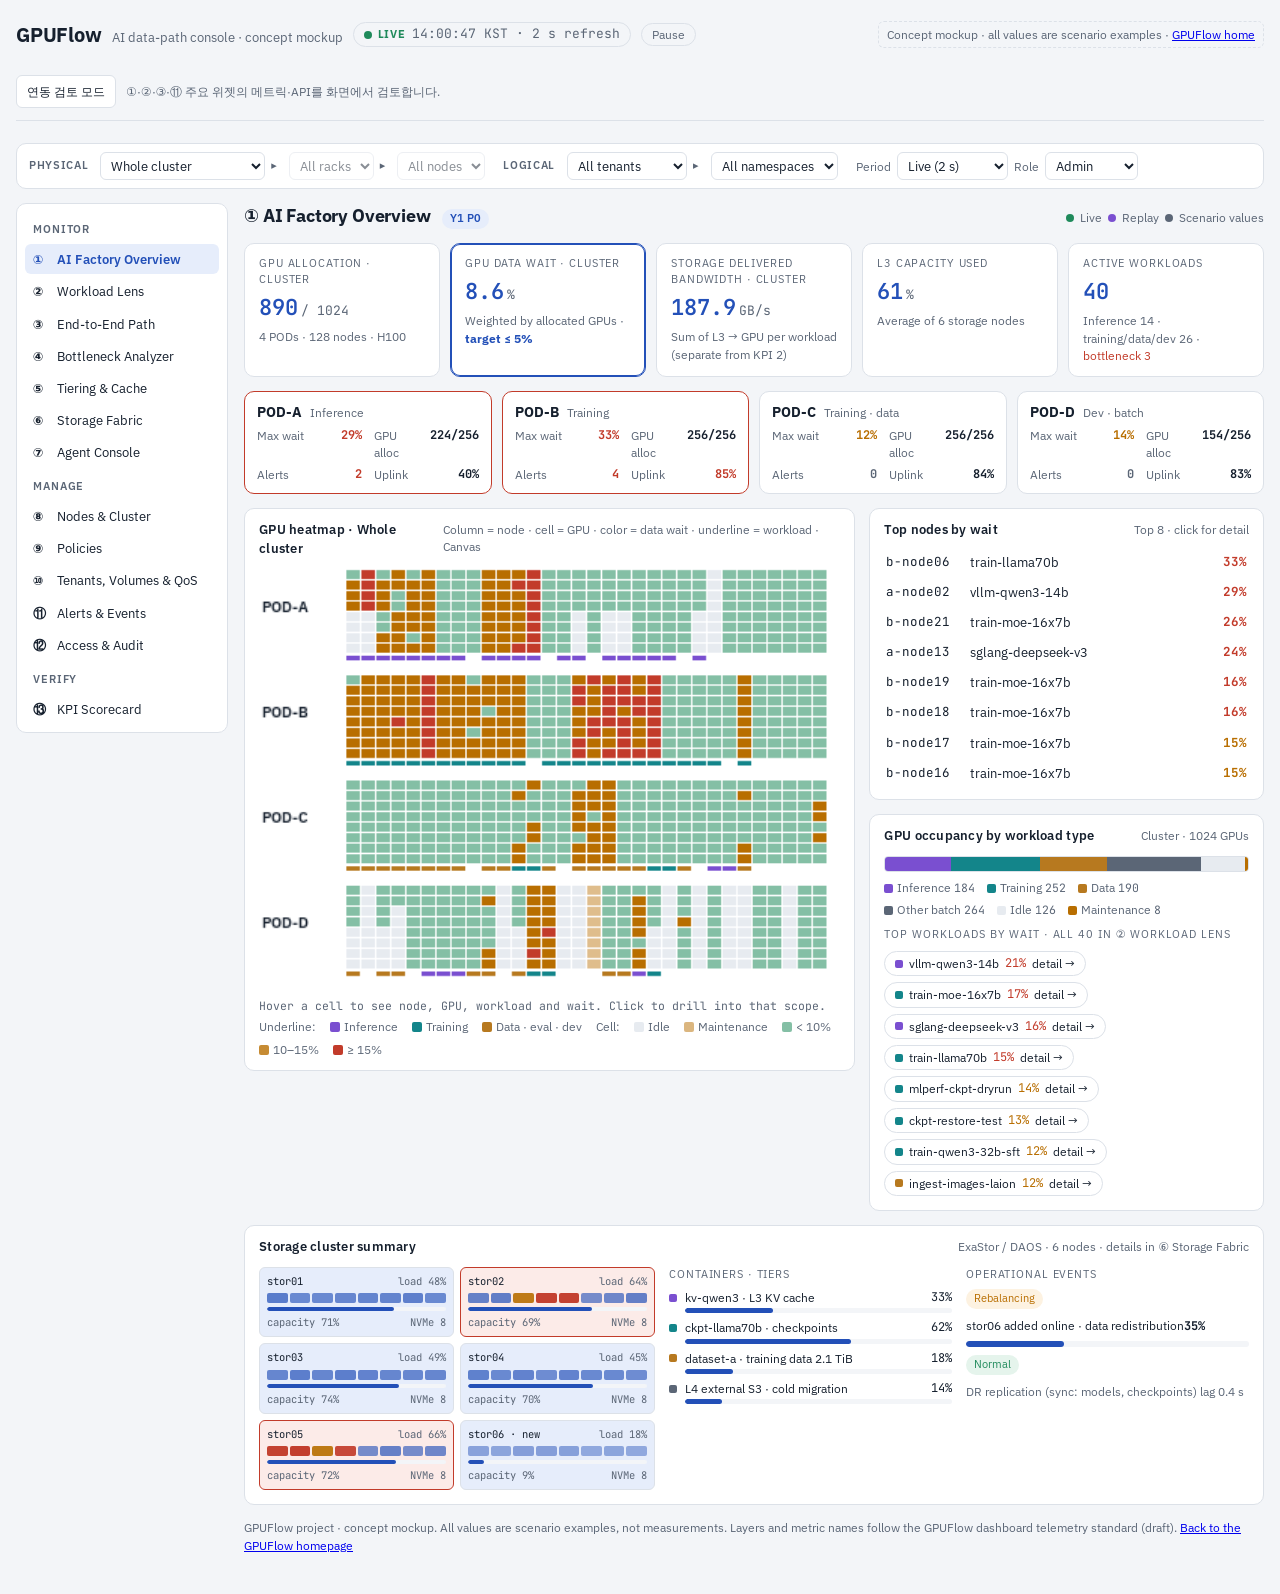
==== commit 1af7190f: "Add widget-level metric and API review mode to console Signed-off-by: Kyeongpyo Kim <hgichon@gmail.c" ====
--- a/console/index.html
+++ b/console/index.html
@@ -1,4 +1,5 @@
-<!doctype html><html lang="en"><head><meta charset=utf8><meta name=viewport content="width=device-width,initial-scale=1,viewport-fit=cover"><style>:root{color-scheme:light;box-sizing:border-box;padding-top:env(safe-area-inset-top,0px);padding-bottom:env(safe-area-inset-bottom,0px)}html{scroll-padding-top:env(safe-area-inset-top,0px)}body{margin:0;padding:0;font:14px -apple-system,BlinkMacSystemFont,sans-serif;background:#fff;color:#000}img{max-width:100%}[hidden]:not([hidden=until-found i]){display:none!important}</style></head><body>
+<!doctype html><html lang="en"><head><meta charset=utf8><meta name=viewport content="width=device-width,initial-scale=1,viewport-fit=cover"><style>:root{color-scheme:light;box-sizing:border-box;padding-top:env(safe-area-inset-top,0px);padding-bottom:env(safe-area-inset-bottom,0px)}html{scroll-padding-top:env(safe-area-inset-top,0px)}body{margin:0;padding:0;font:14px -apple-system,BlinkMacSystemFont,sans-serif;background:#fff;color:#000}img{max-width:100%}[hidden]:not([hidden=until-found i]){display:none!important}</style><link rel="stylesheet" href="review.css">
+</head><body>
 <title>GPUFlow Console (concept)</title>
 <meta name="claude:viewport-fit-sides" content="cover">
 <link rel="preconnect" href="https://fonts.googleapis.com">
@@ -401,28 +402,28 @@
       <button type="button" data-r="m10" aria-pressed="false">10 min <small>10-min avg · 12 h</small></button></div>
     <span class="rhint">Hover over a chart to see the value at that time</span></div>
   <section class="kpis" aria-label="Key metrics">
-    <div class="panel kpi north"><span class="eyebrow">GPU data-wait ratio · workload</span><span class="v num" id="k-wait"></span><span class="d" id="k-wait-d"></span><span class="spr num" data-m="wait"></span><div class="spk" data-m="wait" aria-hidden="true"></div></div>
-    <div class="panel kpi"><span class="eyebrow" id="k2-l"></span><span class="v num" id="k-p2"></span><span class="d" id="k-p2-d"></span><span class="spr num" data-m="p2"></span><div class="spk" data-m="p2" aria-hidden="true"></div></div>
-    <div class="panel kpi"><span class="eyebrow">Delivered bandwidth · workload</span><span class="v num" id="k-bw"></span><span class="d">L3 → GPU total · IOPS <b class="num" id="k-iops"></b></span><span class="spr num" data-m="bw"></span><div class="spk" data-m="bw" aria-hidden="true"></div></div>
-    <div class="panel kpi"><span class="eyebrow">Zero-copy path ratio</span><span class="v num" id="k-zc"></span><span class="d">GDS + GDR bytes ÷ total</span><span class="spr num" data-m="zc"></span><div class="spk" data-m="zc" aria-hidden="true"></div></div>
-    <div class="panel kpi"><span class="eyebrow">Cache/tier hit ratio</span><span class="v num" id="k-hit"></span><span class="d" id="k-hit-d">Lookups at L1 and below</span><span class="spr num" data-m="hit"></span><div class="spk" data-m="hit" aria-hidden="true"></div></div>
-    <div class="panel kpi"><span class="eyebrow">Host CPU · node average</span><span class="v num" id="k-cpu"></span><span class="d">KPI 7 · target ≤ 5%</span><span class="spr num" data-m="cpu"></span><div class="spk" data-m="cpu" aria-hidden="true"></div></div>
+    <div class="panel kpi north" data-review-key="workload-wait"><span class="eyebrow">GPU data-wait ratio · workload</span><span class="v num" id="k-wait"></span><span class="d" id="k-wait-d"></span><span class="spr num" data-m="wait"></span><div class="spk" data-m="wait" aria-hidden="true"></div></div>
+    <div class="panel kpi" data-review-key="workload-performance"><span class="eyebrow" id="k2-l"></span><span class="v num" id="k-p2"></span><span class="d" id="k-p2-d"></span><span class="spr num" data-m="p2"></span><div class="spk" data-m="p2" aria-hidden="true"></div></div>
+    <div class="panel kpi" data-review-key="workload-bandwidth"><span class="eyebrow">Delivered bandwidth · workload</span><span class="v num" id="k-bw"></span><span class="d">L3 → GPU total · IOPS <b class="num" id="k-iops"></b></span><span class="spr num" data-m="bw"></span><div class="spk" data-m="bw" aria-hidden="true"></div></div>
+    <div class="panel kpi" data-review-key="zero-copy"><span class="eyebrow">Zero-copy path ratio</span><span class="v num" id="k-zc"></span><span class="d">GDS + GDR bytes ÷ total</span><span class="spr num" data-m="zc"></span><div class="spk" data-m="zc" aria-hidden="true"></div></div>
+    <div class="panel kpi" data-review-key="cache-hit"><span class="eyebrow">Cache/tier hit ratio</span><span class="v num" id="k-hit"></span><span class="d" id="k-hit-d">Lookups at L1 and below</span><span class="spr num" data-m="hit"></span><div class="spk" data-m="hit" aria-hidden="true"></div></div>
+    <div class="panel kpi" data-review-key="host-cpu"><span class="eyebrow">Host CPU · node average</span><span class="v num" id="k-cpu"></span><span class="d">KPI 7 · target ≤ 5%</span><span class="spr num" data-m="cpu"></span><div class="spk" data-m="cpu" aria-hidden="true"></div></div>
   </section>
 
   <div class="main">
-    <nav class="panel" aria-label="Workloads">
+    <nav class="panel" aria-label="Workloads" data-review-key="workload-list">
       <div class="ph"><h2>Workloads</h2><small>By type · highest wait first</small></div>
       <ul class="wl" id="wl"></ul>
     </nav>
 
     <section class="panel" aria-label="Data path">
       <div class="ph"><h2 id="path-title">Data path</h2><small id="path-scope">GPU → storage, selected workload</small></div>
-      <div class="topo" id="topo"></div>
+      <div class="topo" id="topo" data-review-key="placement"></div>
       <div class="path">
         <div class="rail" aria-hidden="true"><canvas id="railc"></canvas></div>
-        <div class="hops" id="hops"></div>
+        <div class="hops" id="hops" data-review-key="path"></div>
       </div>
-      <div class="fc" aria-label="Forecast flow"><div class="fch"><div><h2>Forecast flow · by layer</h2><small class="kscap" style="font-family:var(--f-ui)">Storage layer = KETI (eBPF + Informer) · other layers = Gluesys ·<span id="fc-acc"></span></small></div>
+      <div class="fc" aria-label="Forecast flow" data-review-key="forecast"><div class="fch"><div><h2>Forecast flow · by layer</h2><small class="kscap" style="font-family:var(--f-ui)">Storage layer = KETI (eBPF + Informer) · other layers = Gluesys ·<span id="fc-acc"></span></small></div>
         <label class="sc"><span>Horizon</span><select id="fc-h"><option value="30">+30 s</option><option value="60" selected>+60 s</option><option value="120">+120 s</option></select></label><span class="yb">KETI · Gluesys · Y1 model · Y2 integration</span></div>
         <div id="fcsvg" class="fcsvg"></div><div class="eyebrow" style="padding:0 2px">Forecast bottlenecks · proactive actions</div><ul class="fcl" id="fclist"></ul></div>
     </section>
@@ -884,13 +885,13 @@
     const ws=cs.filter(c=>c.w!=null).map(c=>c.w);if(ws.length)mx.push({p,n,v:ws.reduce((a,b)=>a+b,0)/ws.length,k:cs[0].k})}});
   const wavg=wsum/Math.max(1,used),bwSum=ORDER.reduce((a,k)=>a+R[k].bw,0),capUsed=STOR.cap.reduce((a,c)=>a+c,0)/STOR.n;
   const nHot=ORDER.filter(k=>compute(k).wait>=15).length;
-  const kpi=(e,v,u,d,north)=>`<div class="panel kpi${north?' north':''}"><span class="eyebrow">${e}</span><span class="v num">${v}<u>${u}</u></span><span class="d">${d}</span></div>`;
+  const kpi=(key,e,v,u,d,north)=>`<div data-review-key="${key}" class="panel kpi${north?' north':''}"><span class="eyebrow">${e}</span><span class="v num">${v}<u>${u}</u></span><span class="d">${d}</span></div>`;
   let h=`<section class="ovk" aria-label="Cluster metrics">`+
-   kpi('GPU allocation · cluster',`${used}<u>/ ${tot}</u>`,'',`${PODS.length} PODs · ${PODS.reduce((a,P)=>a+P.nodes,0)} nodes · H100`)+
-   kpi('GPU data wait · cluster',wavg.toFixed(1),'%',`Weighted by allocated GPUs · <b style="color:var(--accent)">target ≤ 5%</b>`,true)+
-   kpi('Storage delivered bandwidth · cluster',bwSum.toFixed(1),'GB/s','Sum of L3 → GPU per workload (separate from KPI 2)')+
-   kpi('L3 capacity used',Math.round(capUsed),'%',`Average of ${STOR.n} storage nodes`)+
-   kpi('Active workloads',ORDER.length,'',`Inference ${GROUPS[0].keys.length} · training/data/dev ${GROUPS[1].keys.length} · <span style="color:var(--crit)">bottleneck ${nHot}</span>`)+`</section>`;
+   kpi('allocation','GPU allocation · cluster',`${used}<u>/ ${tot}</u>`,'',`${PODS.length} PODs · ${PODS.reduce((a,P)=>a+P.nodes,0)} nodes · H100`)+
+   kpi('cluster-wait','GPU data wait · cluster',wavg.toFixed(1),'%',`Weighted by allocated GPUs · <b style="color:var(--accent)">target ≤ 5%</b>`,true)+
+   kpi('cluster-bandwidth','Storage delivered bandwidth · cluster',bwSum.toFixed(1),'GB/s','Sum of L3 → GPU per workload (separate from KPI 2)')+
+   kpi('capacity','L3 capacity used',Math.round(capUsed),'%',`Average of ${STOR.n} storage nodes`)+
+   kpi('active-workloads','Active workloads',ORDER.length,'',`Inference ${GROUPS[0].keys.length} · training/data/dev ${GROUPS[1].keys.length} · <span style="color:var(--crit)">bottleneck ${nHot}</span>`)+`</section>`;
   // POD tiles
   const up=p=>{const ks=ORDER.filter(k=>podOf(k)===p);const hot=ks.some(k=>compute(k).hot==='fabric');const u=ks.length?Math.max(...ks.map(k=>R[k].hops.fabric[0])):clamp(Math.round(25+rnd()*5),2,99);return {u,hot}};
   h+=`<div class="podtiles">${PODS.map((P,p)=>{const m=mx.filter(x=>x.p===p),worst=m.length?Math.max(...m.map(x=>x.v)):0,al=m.filter(x=>x.v>=15).length,u=up(p),sel=state.scope.pod===P.id;
@@ -901,7 +902,7 @@
   // heatmap + top N + occupancy
   const top=mx.slice().sort((a,b)=>b.v-a.v).slice(0,8);
   const occT=tot,occBar=[['infer','Inference',WCOL.infer],['train','Training',WCOL.train],['ingest','Data',WCOL.ingest],['bg','Other batch','var(--muted)'],['idle','Idle','var(--idle)'],['mnt','Maintenance','var(--warn)']];
-  h+=`<div class="ovgrid"><section class="panel" aria-label="GPU heatmap"><div class="ph"><h2>GPU heatmap · ${state.scope.pod||'Whole cluster'}</h2><small>Column = node · cell = GPU · color = data wait · underline = workload · Canvas</small></div>
+  h+=`<div class="ovgrid"><section class="panel" aria-label="GPU heatmap" data-review-key="heatmap"><div class="ph"><h2>GPU heatmap · ${state.scope.pod||'Whole cluster'}</h2><small>Column = node · cell = GPU · color = data wait · underline = workload · Canvas</small></div>
     <div class="hmwrap"><canvas id="hm" role="img" aria-label="GPU wait heatmap"></canvas></div><div class="hmtip num" id="hmtip">${HOVER||'Hover a cell to see node, GPU, workload and wait. Click to drill into that scope.'}</div>
     <div class="ovlg"><span>Underline:</span><span><i style="background:var(--wl1)"></i>Inference</span><span><i style="background:var(--wl2)"></i>Training</span><span><i style="background:var(--wl3)"></i>Data · eval · dev</span><span>Cell:</span><span><i style="background:var(--idle)"></i>Idle</span><span><i style="background:var(--warn);opacity:.5"></i>Maintenance</span><span><i class="c-good" style="display:inline-block"></i>&lt; 10%</span><span><i class="c-warn" style="display:inline-block"></i>10–15%</span><span><i class="c-crit" style="display:inline-block"></i>≥ 15%</span></div><div style="height:12px"></div></section>
    <aside class="kside"><section class="panel" aria-label="Top nodes by wait"><div class="ph"><h2>Top nodes by wait</h2><small>Top 8 · click for detail</small></div><ol class="topn">${top.map(x=>`<li><button type="button" data-node="${x.p}:${x.n}"><span class="num">${nodeName(x.p,x.n)}</span><span>${x.k&&x.k!=='bg'?W[x.k].id:'Batch job'}</span><b class="num" style="color:${lvlCol(x.v)}">${x.v.toFixed(0)}%</b></button></li>`).join('')}</ol></section>
@@ -909,7 +910,7 @@
      <div class="legend">${occBar.map(([k,nm,c])=>`<span><i style="background:${c}"></i>${nm} <span class="num">${occ[k]}</span></span>`).join('')}</div>
      <div class="eyebrow">Top workloads by wait · all ${vw.length} in ② Workload Lens</div><div class="wchips">${vw.slice().sort((a,b)=>R[b].wait-R[a].wait).slice(0,8).map(k=>`<button type="button" class="wchip" data-k="${k}"><i style="background:${WCOL[k]}"></i>${W[k].id}<span class="num" style="color:${lvlCol(R[k].wait)}">${R[k].wait}%</span> detail →</button>`).join('')}</div></div></section></aside></div>`;
   // storage summary
-  h+=`<section class="panel" aria-label="Storage cluster"><div class="ph"><h2>Storage cluster summary</h2><small>ExaStor / DAOS · ${STOR.n} nodes · details in ⑥ Storage Fabric</small></div><div class="stor stor3">${storHTML(R,bwSum)}</div></section>`;
+  h+=`<section class="panel" aria-label="Storage cluster" data-review-key="storage-summary"><div class="ph"><h2>Storage cluster summary</h2><small>ExaStor / DAOS · ${STOR.n} nodes · details in ⑥ Storage Fabric</small></div><div class="stor stor3">${storHTML(R,bwSum)}</div></section>`;
   $('#ov').innerHTML=h;drawHM(R,F,sp);
   document.querySelectorAll('#ov [data-k]').forEach(el=>el.onclick=()=>{const k=el.dataset.k;state.w=k;state.node[k]=null;go('②')});
   document.querySelectorAll('#ov [data-pod]').forEach(el=>el.onclick=()=>{state.scope.pod=state.scope.pod===el.dataset.pod?'':el.dataset.pod;state.scope.rack='';state.scope.node='';syncScope();render()});
@@ -1216,8 +1217,8 @@
   Object.entries(NODEST).forEach(([n,s])=>A.push({id:'n-'+n,sev:'info',src:'Node',tg:n,m:s,go:'⑧'}));
   A.forEach(a=>{if(!FIRST[a.id])FIRST[a.id]=nowT()});return A}
 function renderAlr(){const A=alerts();const S={crit:'Critical',warn:'Warning',info:'Info'};
-  $('#alr').innerHTML=`<div class="ngrid2"><section class="panel" aria-label="Alerts"><div class="ph"><h2>${A.filter(a=>!ACK[a.id]).length} unacknowledged alerts</h2><small>Threshold rules · alert.fire / resolve</small></div><ul class="alist">${A.map(a=>`<li class="${a.sev}${ACK[a.id]?' ack':''}"><span class="pill ${a.sev==='info'?'good':a.sev}">${S[a.sev]}</span><span class="am"><b>${a.tg}</b> ${a.m}<span class="kscap">${a.src} · first ${FIRST[a.id]}</span></span><span class="aa"><button type="button" class="btn ghost" data-go="${a.go}">View ${a.go}</button>${ACK[a.id]?'<span class="kscap">Acknowledged</span>':`<button type="button" class="btn ghost" data-ack="${a.id}">Acknowledge</button>`}</span></li>`).join('')||'<li class="kscap">No alerts.</li>'}</ul></section>
-   <section class="panel" aria-label="Event log"><div class="ph"><h2>Event log</h2><small>Policy, node, QoS, volume and DPU changes; system events</small></div><ul class="klog">${LOG.slice(0,20).map(e=>`<li><span class="num">${e.t}</span><span class="pill ${e.kind==='alert'?'crit':e.kind==='audit'?'warn':'good'}">${e.src}</span>${e.txt}</li>`).join('')||'<li class="kscap">No events yet. Changing policies or nodes on other screens adds entries here.</li>'}</ul></section></div>`;
+  $('#alr').innerHTML=`<div class="ngrid2"><section class="panel" aria-label="Alerts" data-review-key="alerts"><div class="ph"><h2>${A.filter(a=>!ACK[a.id]).length} unacknowledged alerts</h2><small>Threshold rules · alert.fire / resolve</small></div><ul class="alist">${A.map(a=>`<li class="${a.sev}${ACK[a.id]?' ack':''}"><span class="pill ${a.sev==='info'?'good':a.sev}">${S[a.sev]}</span><span class="am"><b>${a.tg}</b> ${a.m}<span class="kscap">${a.src} · first ${FIRST[a.id]}</span></span><span class="aa"><button type="button" class="btn ghost" data-go="${a.go}">View ${a.go}</button>${ACK[a.id]?'<span class="kscap">Acknowledged</span>':`<button type="button" class="btn ghost" data-ack="${a.id}">Acknowledge</button>`}</span></li>`).join('')||'<li class="kscap">No alerts.</li>'}</ul></section>
+   <section class="panel" aria-label="Event log" data-review-key="events"><div class="ph"><h2>Event log</h2><small>Policy, node, QoS, volume and DPU changes; system events</small></div><ul class="klog">${LOG.slice(0,20).map(e=>`<li><span class="num">${e.t}</span><span class="pill ${e.kind==='alert'?'crit':e.kind==='audit'?'warn':'good'}">${e.src}</span>${e.txt}</li>`).join('')||'<li class="kscap">No events yet. Changing policies or nodes on other screens adds entries here.</li>'}</ul></section></div>`;
   document.querySelectorAll('#alr [data-ack]').forEach(b=>b.onclick=()=>{ACK[b.dataset.ack]=1;addLog('Alert',`${b.dataset.ack} acknowledged`,'audit');render()});
   document.querySelectorAll('#alr [data-go]').forEach(b=>b.onclick=()=>go(b.dataset.go))}
 /* ⑫ Access & audit */
@@ -1309,7 +1310,8 @@
   if(v==='fab'){renderFab();if(state.fabTab==='net')renderNET(l)}
   if(v==='pol'){if(!l)renderPol();renderKS(l)}
   if(v==='node')renderNode();if(v==='ten'&&!l)renderTen();if(v==='alr')renderAlr();if(v==='aud'&&!l)renderAud();if(v==='sc'&&!l)renderSc();
-  if(v==='dt'){renderFC();Rail.layout()}}
+  if(v==='dt'){renderFC();Rail.layout()}
+  window.dispatchEvent(new CustomEvent('gpuflow:render',{detail:{screen:state.scr,workload:W[state.w].id,range:state.range}}));}
 let paused=false,down=false;
 addEventListener('pointerdown',()=>down=true,true);addEventListener('pointerup',()=>setTimeout(()=>down=false,50),true);
 const clk=()=>{$('#clock').textContent=new Date().toLocaleTimeString('en-GB',{hour12:false,timeZone:'Asia/Seoul'})+' KST · 2 s refresh'};
@@ -1319,7 +1321,9 @@
 const reTheme=()=>{const b=$('#net');if(b)b.dataset.built='';render()};
 matchMedia('(prefers-color-scheme: dark)').addEventListener('change',reTheme);
 new MutationObserver(reTheme).observe(document.documentElement,{attributes:true,attributeFilter:['data-theme','class','style']});
+window.addEventListener('gpuflow:review-context-request',()=>window.dispatchEvent(new CustomEvent('gpuflow:render',{detail:{screen:state.scr,workload:W[state.w].id,range:state.range}})));
 clk();syncScope();go('①');
 </script>
 
-</body></html>+<script src="review.js"></script>
+</body></html>
--- a/console/review.css
+++ b/console/review.css
@@ -0,0 +1,35 @@
+/* Review controls are isolated from the existing scenario console. */
+#review-toolbar{display:flex;align-items:center;flex-wrap:wrap;gap:10px;padding:12px 0;margin-bottom:8px;border-bottom:1px solid var(--line);font-size:12px}
+#review-toolbar button,#review-panel button,.review-badge{font:inherit;border:1px solid var(--line);border-radius:6px;background:var(--panel,#fff);color:var(--ink);padding:7px 10px;cursor:pointer}
+#review-toolbar button:focus-visible,#review-panel :focus-visible,.review-badge:focus-visible{outline:3px solid var(--accent);outline-offset:3px}
+#review-toggle[aria-pressed=true]{background:var(--accent);color:#fff;border-color:var(--accent)}
+#review-summary{flex:1;min-width:170px;color:var(--muted)}
+.review-exports{display:flex;gap:6px;flex-wrap:wrap}
+.review-exports[hidden],#review-panel[hidden]{display:none}
+.review-on .review-target{position:relative;outline:1px dashed var(--accent);outline-offset:3px;cursor:help;padding-top:40px!important;scroll-margin-top:20px}
+.review-on .review-target.review-selected{outline:2px solid var(--accent)}
+.review-on .review-badge{position:absolute;top:5px;left:6px;z-index:5;font-size:10px;line-height:1.2;padding:5px 7px;background:var(--panel,#fff);color:var(--accent);box-shadow:0 1px 5px #0001}
+#review-panel{position:fixed;right:0;top:0;bottom:0;width:440px;max-width:100vw;box-sizing:border-box;z-index:1000;overflow-y:auto;overscroll-behavior:contain;border-left:1px solid var(--line);background:var(--bg,#f8fafc);color:var(--ink);padding:22px;box-shadow:-10px 0 36px #0002;font:13px/1.6 var(--f-ui, sans-serif)}
+#review-panel *{box-sizing:border-box}
+#review-panel header{border-bottom:1px solid var(--line);padding-bottom:16px}
+#review-panel h2{font-size:21px;line-height:1.35;margin:10px 0}
+#review-panel h3{font-size:13px;margin:0 0 7px}
+#review-panel p{margin:6px 0;overflow-wrap:anywhere}
+#review-panel .review-kicker{font-size:11px;color:var(--muted);letter-spacing:.04em}
+#review-close{float:right}
+.review-state{display:inline-block;color:var(--accent);font-weight:600}
+.review-warning{border-left:3px solid var(--warn,#bf7a17);padding:9px 12px;background:var(--panel,#fff)}
+.review-section{padding:15px 0;border-bottom:1px solid var(--line)}
+#review-panel pre{white-space:pre-wrap;overflow-wrap:anywhere;font:11px/1.6 var(--f-data,monospace);background:var(--panel,#fff);padding:12px;border:1px solid var(--line);border-radius:6px;user-select:text}
+#review-panel ul{padding-left:18px;margin:5px 0}
+#review-panel li{overflow-wrap:anywhere}
+.review-field{display:flex;flex-direction:column;gap:5px;margin:12px 0;font-size:12px}
+#review-panel input,#review-panel select,#review-panel textarea{font:inherit;color:var(--ink);background:var(--panel,#fff);border:1px solid var(--line);padding:8px;border-radius:5px;max-width:100%;width:100%}
+#review-panel textarea{resize:vertical}
+.review-muted,#review-context,#review-save{color:var(--muted);font-size:11px}
+#review-panel footer{padding:15px 0 25px;font-size:11px}
+#review-panel footer a{display:block;color:var(--accent);margin-top:6px}
+@media(min-width:1280px){body.review-on{padding-right:440px}}
+@media(max-width:1279px){#review-panel{width:390px}body.review-on #review-toolbar{padding-right:0}}
+@media(max-width:600px){#review-panel{width:100%;padding:18px}}
+@media print{#review-toolbar,.review-badge,#review-panel{display:none!important}body.review-on{padding-right:0}.review-on .review-target{outline:none}}
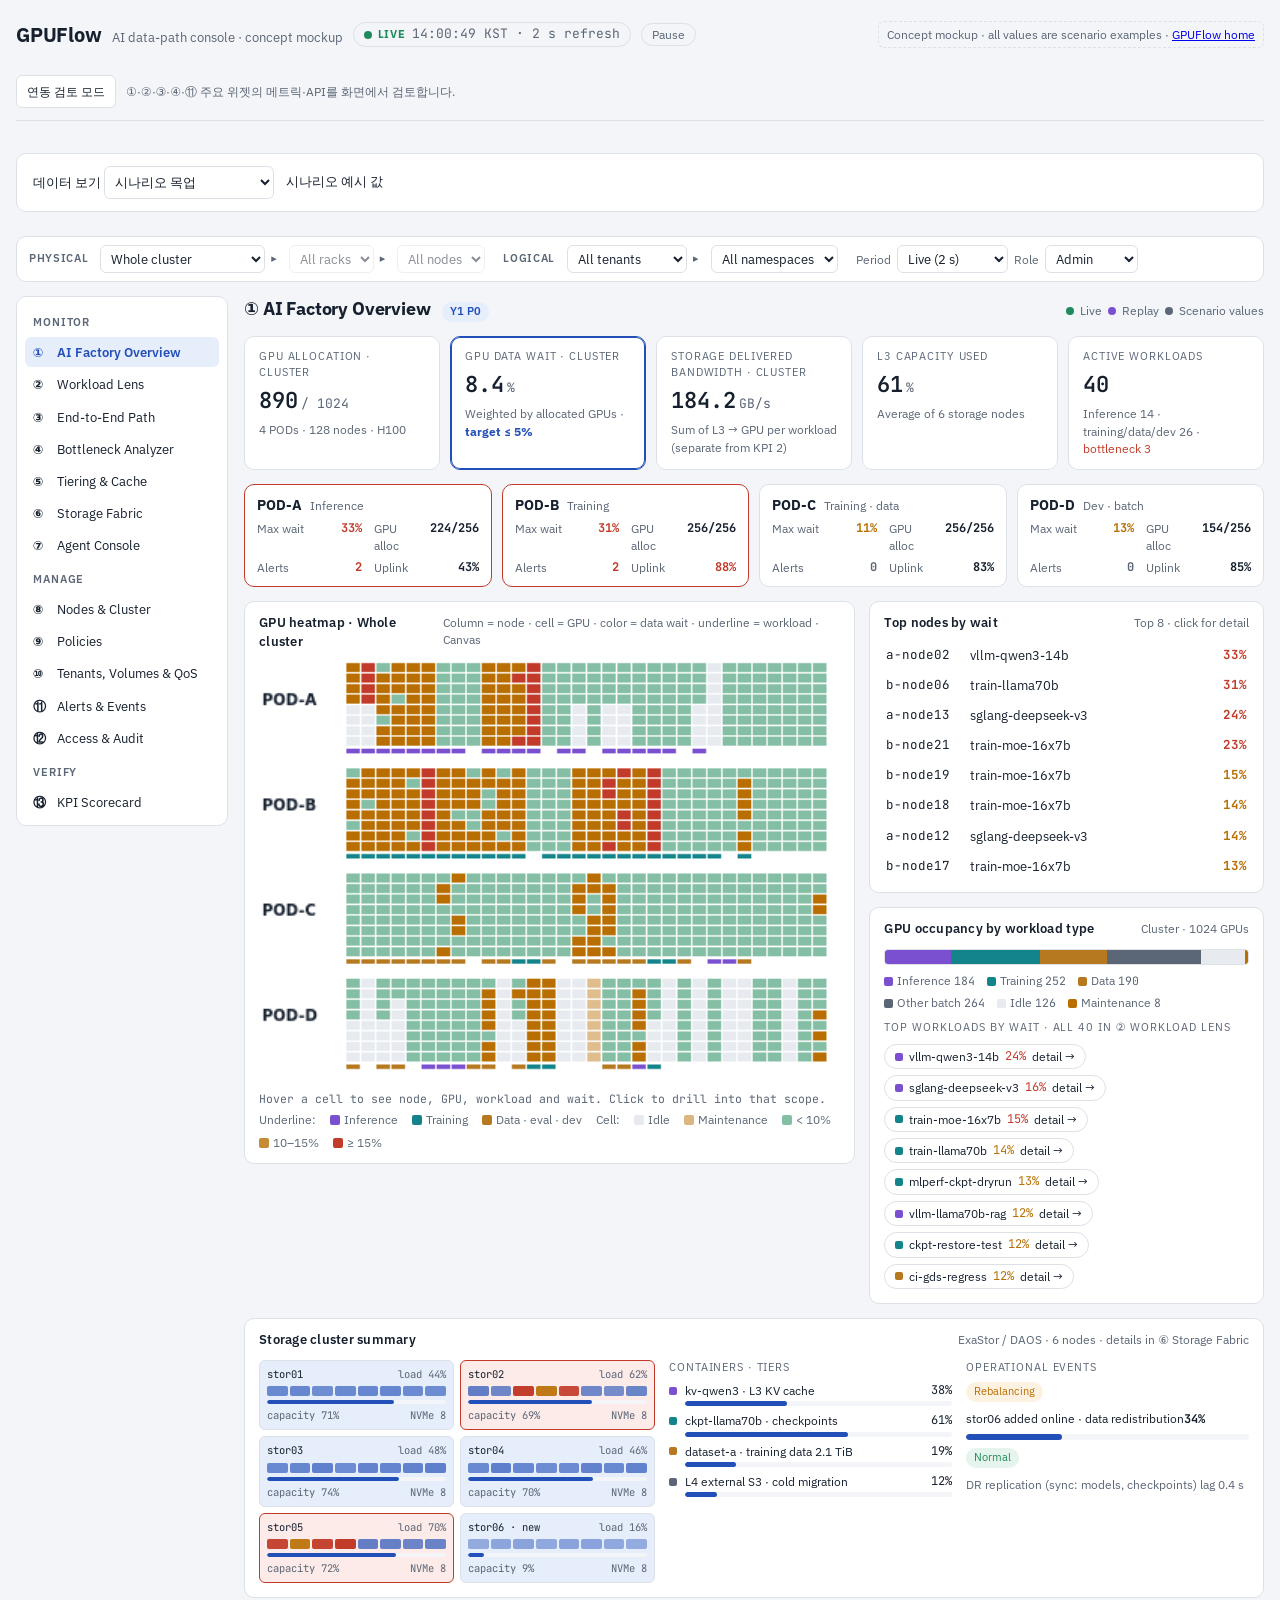
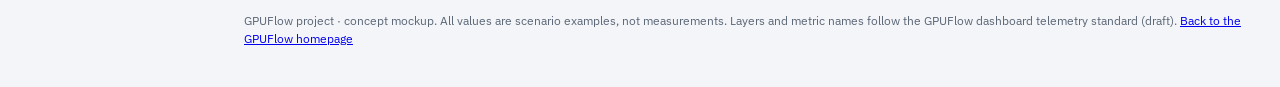
==== commit 07be710a: "Add measured batch path review with redacted samples and contract checks" ====
--- a/console/index.html
+++ b/console/index.html
@@ -1,4 +1,5 @@
 <!doctype html><html lang="en"><head><meta charset=utf8><meta name=viewport content="width=device-width,initial-scale=1,viewport-fit=cover"><style>:root{color-scheme:light;box-sizing:border-box;padding-top:env(safe-area-inset-top,0px);padding-bottom:env(safe-area-inset-bottom,0px)}html{scroll-padding-top:env(safe-area-inset-top,0px)}body{margin:0;padding:0;font:14px -apple-system,BlinkMacSystemFont,sans-serif;background:#fff;color:#000}img{max-width:100%}[hidden]:not([hidden=until-found i]){display:none!important}</style><link rel="stylesheet" href="review.css">
+<link rel="stylesheet" href="testbed.css">
 </head><body>
 <title>GPUFlow Console (concept)</title>
 <meta name="claude:viewport-fit-sides" content="cover">
@@ -876,7 +877,7 @@
 const REB={on:false,node:3,p:0,imp:0};
 /* ① Overview */
 let HOVER='';
-function renderOverview(){const vw=visibleW();
+function renderOverview(){if(window.GPUFlowTestbed?.isEnabled()){window.GPUFlowTestbed.draw();return;}const vw=visibleW();
   const R={},F={};ORDER.forEach(k=>{R[k]=noisy(compute(k),k);F[k]=nodeFactors(k)});
   const sp=state.scope.pod?[PODS.findIndex(P=>P.id===state.scope.pod)]:PODS.map((_,i)=>i);
   // aggregate
@@ -1325,5 +1326,6 @@
 clk();syncScope();go('①');
 </script>
 
+<script src="testbed.js"></script>
 <script src="review.js"></script>
 </body></html>
--- a/console/testbed.css
+++ b/console/testbed.css
@@ -0,0 +1,13 @@
+.tb-toolbar{display:flex;flex-wrap:wrap;gap:12px;align-items:center;padding:12px 16px;margin:10px 0;background:var(--panel);border:1px solid var(--line);border-radius:10px;font-size:13px}
+.tb-toolbar select,.tb-filters select{font:inherit;color:var(--ink);background:var(--panel);border:1px solid var(--line);border-radius:6px;padding:6px}
+.tb-content{padding:20px;margin-bottom:14px;overflow-wrap:anywhere}.tb-content h2{margin:0 0 10px}.tb-content p{line-height:1.7;margin:8px 0}.tb-caption{color:var(--muted);font-size:13px}.tb-filters{display:flex;gap:16px;flex-wrap:wrap}.tb-table{overflow:auto}.tb-table table{width:100%;border-collapse:collapse;font-size:12px}.tb-table th,.tb-table td{text-align:left;padding:10px;border-bottom:1px solid var(--line);white-space:nowrap}.tb-content li{margin:12px 0}.tb-content code{font-size:12px}
+@media(max-width:600px){.tb-content{padding:12px}.tb-toolbar{align-items:stretch}.tb-toolbar label{width:100%}}
+
+.tb-metrics{grid-template-columns:repeat(4,minmax(0,1fr))}@media(max-width:900px){.tb-metrics{grid-template-columns:repeat(2,minmax(0,1fr))}}@media(max-width:480px){.tb-metrics{grid-template-columns:1fr}}
+
+.tb-open{font:inherit;cursor:pointer;color:var(--accent);background:transparent;border:0;padding:4px 0;text-align:left;overflow-wrap:anywhere}.tb-selected{background:var(--accent-soft)}.tb-detail-fields{display:grid;grid-template-columns:160px minmax(0,1fr);gap:12px;font-size:13px}.tb-detail-fields dt{color:var(--muted)}.tb-detail-fields dd{margin:0;overflow-wrap:anywhere}.tb-series-note{padding:14px;background:var(--accent-soft);border-radius:8px;margin:16px 0;line-height:1.7}.tb-chart svg{display:block;width:100%;max-height:280px;color:var(--muted)}.tb-chart svg text{fill:currentColor;font-size:12px}#tb-detail h2{overflow-wrap:anywhere}#tb-origin{font:inherit;color:var(--ink);background:var(--panel);padding:8px;border:1px solid var(--line);border-radius:6px}@media(max-width:600px){.tb-detail-fields{grid-template-columns:1fr;gap:5px}.tb-detail-fields dd{margin-bottom:10px}}
+
+.tb-workload-table{max-height:360px}.tb-workload-table thead{position:sticky;top:0;background:var(--panel)}
+.tb-case-grid{display:grid;grid-template-columns:repeat(3,minmax(0,1fr));gap:14px}.tb-case-grid .panel{min-width:0}.tb-path-chain strong{display:block;margin-top:12px;color:var(--accent);font-size:13px}#tb-analysis-select{max-width:100%;font:inherit;background:var(--panel);color:var(--ink);padding:8px;border:1px solid var(--line);border-radius:6px}@media(max-width:900px){.tb-case-grid{grid-template-columns:1fr}}
+
+.tb-path-chain{display:flex;flex-wrap:wrap;list-style:none;padding:0;gap:12px}.tb-path-chain li{flex:1 1 160px;min-width:0;border:1px solid var(--line);border-radius:8px;padding:16px;margin:0}.tb-path-chain li:not(:last-child)::after{content:'→';display:block;color:var(--accent);margin-top:12px}.tb-path-chain span{display:block;margin-top:10px;font-size:12px;overflow-wrap:anywhere}#tb-path-select{max-width:100%;font:inherit;background:var(--panel);color:var(--ink);padding:8px;border:1px solid var(--line);border-radius:6px}
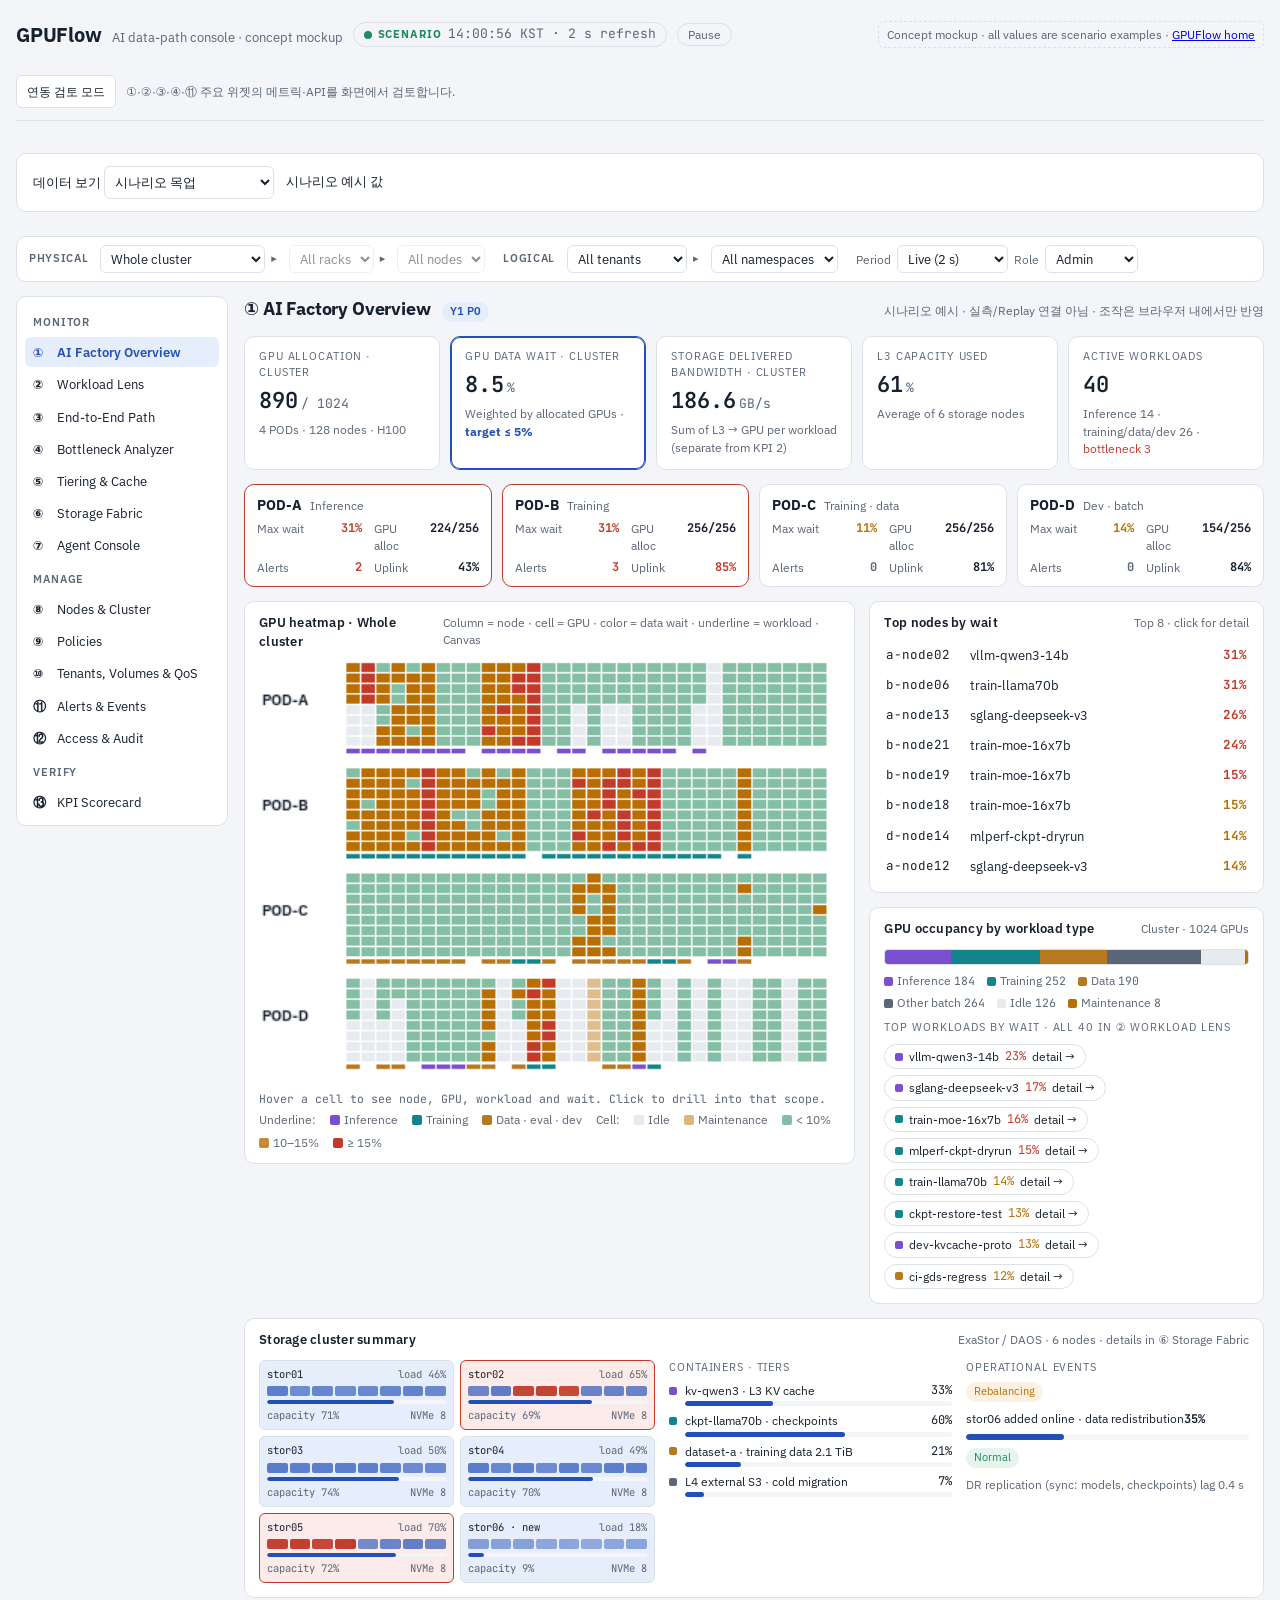
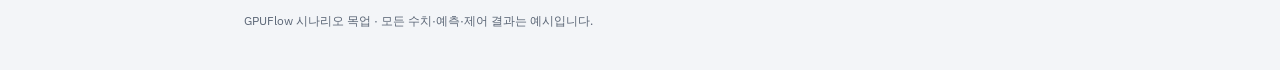
==== commit 5b6288d8: "Review all console pages and preserve observation boundaries" ====
--- a/console/index.html
+++ b/console/index.html
@@ -1241,8 +1241,8 @@
    ['10. Provisioning automation','Supported',prov?`${prov} demo run(s)`:'—',prov?'Scenario':'Not measured','csi.provision events','⑩']];
   const ok=(t,v)=>v==='—'?'none':t.includes('≤')?parseFloat(v)<=parseFloat(t.replace('≤','')):t.includes('≥')?parseFloat(v)>=parseFloat(t.replace('≥','')):v!=='—';
   $('#sc').innerHTML=`<div class="ksban"><b>Y1 results · complete in Y3</b> Measured values will be filled in from TTA tests, IO500 and MLPerf results. 'Scenario' marks mockup example values.</div>
-  <section class="panel" aria-label="Scorecard"><div class="ph"><h2>10 quantitative KPIs</h2><small>Target · current · source</small></div><div class="tw"><table class="dtab"><thead><tr><th>KPI</th><th>Target</th><th>Current</th><th>Status</th><th>Source</th><th>Basis / note</th><th>Screen</th></tr></thead><tbody>${S.map(([n,t,v,src,note,scr])=>{const o=ok(t,v);
-    return `<tr><td><b>${n}</b></td><td class="num">${t}</td><td class="num">${v}</td><td><span class="pill ${o==='none'?'warn':o?'good':'crit'}">${o==='none'?'Not measured':o?'Met':'Not met'}</span></td><td><span class="src s-${src==='Scenario'?'sim':src==='Measured'?'live':'none'}">${src}</span></td><td class="kscap" style="font-family:var(--f-ui)">${note}</td><td><button type="button" class="btn ghost" data-go="${scr}">${scr}</button></td></tr>`}).join('')}</tbody></table></div></section>`;
+  <section class="panel" aria-label="Scorecard"><div class="ph"><h2>10 quantitative KPIs</h2><small>Target · current · source</small></div><div class="tw"><table class="dtab"><thead><tr><th>KPI</th><th>Target</th><th>Current</th><th>Status</th><th>Source</th><th>Basis / note</th><th>Screen</th></tr></thead><tbody>${S.map(([n,t,v,src,note,scr])=>{const o=src==='Scenario'?'scenario':ok(t,v);
+    return `<tr><td><b>${n}</b></td><td class="num">${t}</td><td class="num">${v}</td><td><span class="pill ${o==='none'||o==='scenario'?'warn':o?'good':'crit'}">${o==='scenario'?'Example · not evaluated':o==='none'?'Not measured':o?'Met':'Not met'}</span></td><td><span class="src s-${src==='Scenario'?'sim':src==='Measured'?'live':'none'}">${src}</span></td><td class="kscap" style="font-family:var(--f-ui)">${note}</td><td><button type="button" class="btn ghost" data-go="${scr}">${scr}</button></td></tr>`}).join('')}</tbody></table></div></section>`;
   document.querySelectorAll('#sc [data-go]').forEach(b=>b.onclick=()=>go(b.dataset.go))}
 
 /* ── Forecast (KETI eBPF + Informer): future utilization per layer. Each workload type has periodic bursts;
--- a/console/testbed.css
+++ b/console/testbed.css
@@ -11,3 +11,7 @@
 .tb-case-grid{display:grid;grid-template-columns:repeat(3,minmax(0,1fr));gap:14px}.tb-case-grid .panel{min-width:0}.tb-path-chain strong{display:block;margin-top:12px;color:var(--accent);font-size:13px}#tb-analysis-select{max-width:100%;font:inherit;background:var(--panel);color:var(--ink);padding:8px;border:1px solid var(--line);border-radius:6px}@media(max-width:900px){.tb-case-grid{grid-template-columns:1fr}}
 
 .tb-path-chain{display:flex;flex-wrap:wrap;list-style:none;padding:0;gap:12px}.tb-path-chain li{flex:1 1 160px;min-width:0;border:1px solid var(--line);border-radius:8px;padding:16px;margin:0}.tb-path-chain li:not(:last-child)::after{content:'→';display:block;color:var(--accent);margin-top:12px}.tb-path-chain span{display:block;margin-top:10px;font-size:12px;overflow-wrap:anywhere}#tb-path-select{max-width:100%;font:inherit;background:var(--panel);color:var(--ink);padding:8px;border:1px solid var(--line);border-radius:6px}
+
+.tb-two-grid{display:grid;grid-template-columns:repeat(2,minmax(0,1fr));gap:14px}.tb-gpu-grid{display:grid;grid-template-columns:repeat(auto-fill,minmax(220px,1fr));gap:12px}.tb-gpu-cell{display:flex;flex-direction:column;gap:10px;padding:16px;border:1px dashed var(--muted);border-radius:8px;background:var(--panel);min-width:0}.tb-status{font-weight:600;color:var(--muted)}.tb-filters select{max-width:100%}.tb-content h3{overflow-wrap:anywhere}.tb-metrics .kpi{min-width:0;overflow-wrap:anywhere}.tb-metrics .kpi .v{font-size:25px}@media(max-width:700px){.tb-two-grid{grid-template-columns:1fr}.tb-filters label{width:100%}}
+
+#ov .tb-metrics{grid-template-columns:repeat(3,minmax(0,1fr))}@media(max-width:900px){#ov .tb-metrics{grid-template-columns:repeat(2,minmax(0,1fr))}}@media(max-width:480px){#ov .tb-metrics{grid-template-columns:1fr}}
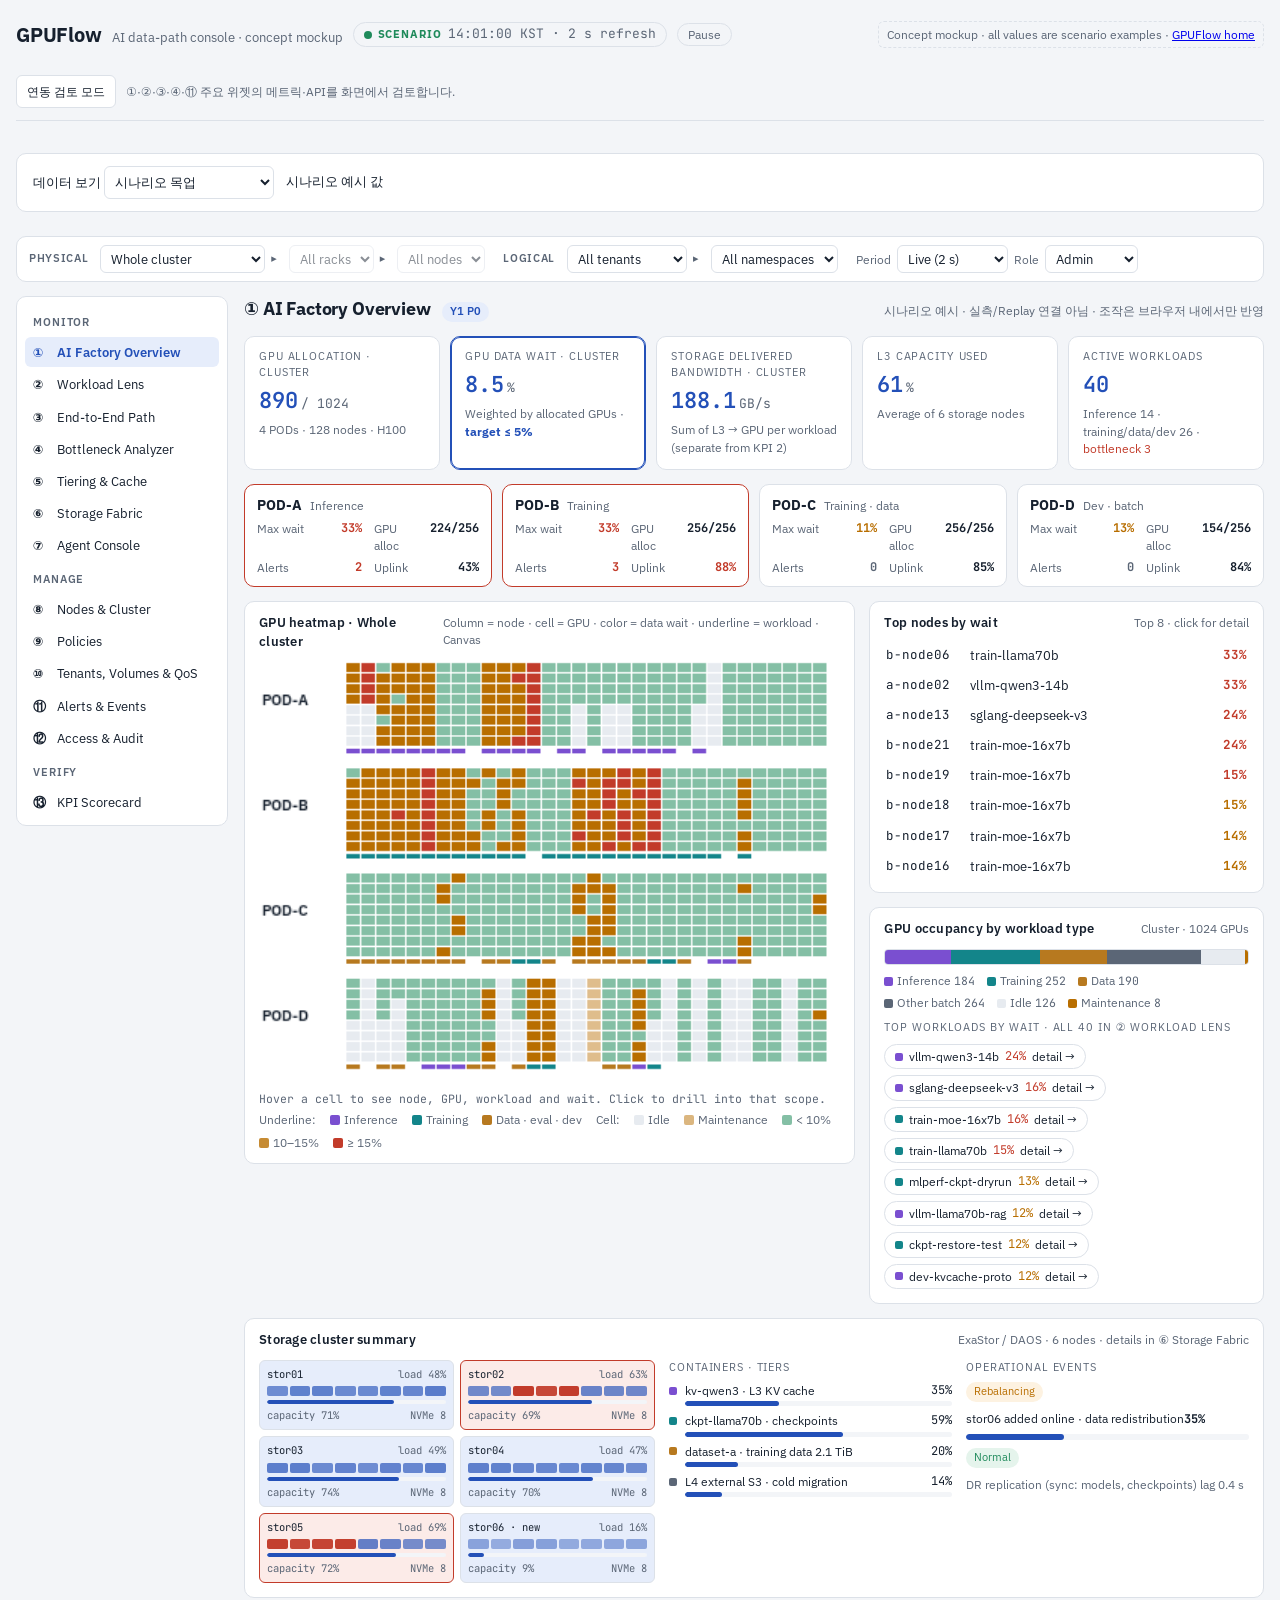
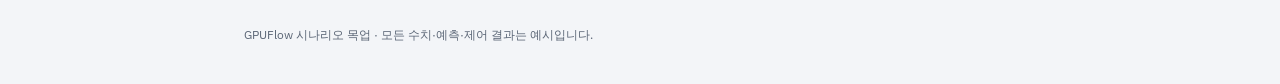
==== commit 44402b8f: "Map existing APIs and expand console review to 52 widgets and ten KPIs" ====
--- a/console/index.html
+++ b/console/index.html
@@ -779,7 +779,7 @@
 
 /* Agent: fixed scenario answers */
 const QA={
- infer:[['Why did TTFT rise?',()=>{const r=compute('infer');return r.hot?`Sessions grew to 40 and L1 DRAM (80 GiB) filled to 92%, pushing the KV miss rate to 42%. Chunks that are needed again must be read from DAOS, but they sit on 3 targets, so p99 latency is 18 ms. As a result GPUs spend ${r.wait}% of their time waiting for KV restores.\nRecommended: enable the L2 CXL tier → round-robin target placement → server-side prefetch, in that order.`:`The applied policies brought wait down to ${r.wait}%. What remains is mostly the server-DRAM hop on the L3 read path.`},'gpuflow_cache_lookup_total{tier}, gpuflow_storage_target_read_seconds, kv.load events'],
+ infer:[['Why did TTFT rise?',()=>{const r=compute('infer');return r.hot?`Sessions grew to 40 and L1 DRAM (80 GiB) filled to 92%, pushing the KV miss rate to 42%. Chunks that are needed again must be read from DAOS, but they sit on 3 targets, so p99 latency is 18 ms. As a result GPUs spend ${r.wait}% of their time waiting for KV restores.\nRecommended: enable the L2 CXL tier → round-robin target placement → server-side prefetch, in that order.`:`The applied policies brought wait down to ${r.wait}%. What remains is mostly the server-DRAM hop on the L3 read path.`},'gpuflow_cache_lookup_total{tier}, gpuflow_storage_target_latency_seconds, kv.load events'],
   ['Which tier serves most KV?',()=>{const r=compute('infer');return `L0 HBM ${r.hits.l0}%, L1 DRAM ${r.hits.l1}%, L2 CXL ${r.hits.l2}%, L3 DAOS ${r.hits.l3}%, miss ${r.hits.miss}%. Misses lead to prefill recomputation.`},'gpuflow_cache_lookup_total{result="hit"} by tier']],
  train:[['Why are checkpoint saves slow?',()=>`During write bursts, switch PFC pauses rise and one rank writes to its targets more slowly than the others. As in MLPerf Storage rules, the slowest rank sets the save time, so even striping and congestion-control tuning come first.`,'ckpt.write.start/end events, gpuflow_fabric_pfc_pause_total']],
  ingest:[['Is anything wrong with this job?',()=>`It is within normal range. I/O stalls rise briefly only during the shuffle at epoch boundaries. This workload is a target for Y2 intelligent prefetching.`,'gpuflow_host_io_stall_seconds_total (KETI eBPF)']]
@@ -1241,8 +1241,8 @@
    ['10. Provisioning automation','Supported',prov?`${prov} demo run(s)`:'—',prov?'Scenario':'Not measured','csi.provision events','⑩']];
   const ok=(t,v)=>v==='—'?'none':t.includes('≤')?parseFloat(v)<=parseFloat(t.replace('≤','')):t.includes('≥')?parseFloat(v)>=parseFloat(t.replace('≥','')):v!=='—';
   $('#sc').innerHTML=`<div class="ksban"><b>Y1 results · complete in Y3</b> Measured values will be filled in from TTA tests, IO500 and MLPerf results. 'Scenario' marks mockup example values.</div>
-  <section class="panel" aria-label="Scorecard"><div class="ph"><h2>10 quantitative KPIs</h2><small>Target · current · source</small></div><div class="tw"><table class="dtab"><thead><tr><th>KPI</th><th>Target</th><th>Current</th><th>Status</th><th>Source</th><th>Basis / note</th><th>Screen</th></tr></thead><tbody>${S.map(([n,t,v,src,note,scr])=>{const o=src==='Scenario'?'scenario':ok(t,v);
-    return `<tr><td><b>${n}</b></td><td class="num">${t}</td><td class="num">${v}</td><td><span class="pill ${o==='none'||o==='scenario'?'warn':o?'good':'crit'}">${o==='scenario'?'Example · not evaluated':o==='none'?'Not measured':o?'Met':'Not met'}</span></td><td><span class="src s-${src==='Scenario'?'sim':src==='Measured'?'live':'none'}">${src}</span></td><td class="kscap" style="font-family:var(--f-ui)">${note}</td><td><button type="button" class="btn ghost" data-go="${scr}">${scr}</button></td></tr>`}).join('')}</tbody></table></div></section>`;
+  <section class="panel" aria-label="Scorecard"><div class="ph"><h2>10 quantitative KPIs</h2><small>Target · current · source</small></div><div class="tw"><table class="dtab"><thead><tr><th>KPI</th><th>Target</th><th>Current</th><th>Status</th><th>Source</th><th>Basis / note</th><th>Screen</th></tr></thead><tbody>${S.map(([n,t,v,src,note,scr],index)=>{const o=src==='Scenario'?'scenario':ok(t,v);
+    return `<tr data-review-key="scorecard-${index+1}"><td><b>${n}</b></td><td class="num">${t}</td><td class="num">${v}</td><td><span class="pill ${o==='none'||o==='scenario'?'warn':o?'good':'crit'}">${o==='scenario'?'Example · not evaluated':o==='none'?'Not measured':o?'Met':'Not met'}</span></td><td><span class="src s-${src==='Scenario'?'sim':src==='Measured'?'live':'none'}">${src}</span></td><td class="kscap" style="font-family:var(--f-ui)">${note}</td><td><button type="button" class="btn ghost" data-go="${scr}">${scr}</button></td></tr>`}).join('')}</tbody></table></div></section>`;
   document.querySelectorAll('#sc [data-go]').forEach(b=>b.onclick=()=>go(b.dataset.go))}
 
 /* ── Forecast (KETI eBPF + Informer): future utilization per layer. Each workload type has periodic bursts;
@@ -1326,6 +1326,7 @@
 clk();syncScope();go('①');
 </script>
 
+<script src="mapping.js"></script>
 <script src="testbed.js"></script>
 <script src="review.js"></script>
 </body></html>
--- a/console/testbed.css
+++ b/console/testbed.css
@@ -15,3 +15,5 @@
 .tb-two-grid{display:grid;grid-template-columns:repeat(2,minmax(0,1fr));gap:14px}.tb-gpu-grid{display:grid;grid-template-columns:repeat(auto-fill,minmax(220px,1fr));gap:12px}.tb-gpu-cell{display:flex;flex-direction:column;gap:10px;padding:16px;border:1px dashed var(--muted);border-radius:8px;background:var(--panel);min-width:0}.tb-status{font-weight:600;color:var(--muted)}.tb-filters select{max-width:100%}.tb-content h3{overflow-wrap:anywhere}.tb-metrics .kpi{min-width:0;overflow-wrap:anywhere}.tb-metrics .kpi .v{font-size:25px}@media(max-width:700px){.tb-two-grid{grid-template-columns:1fr}.tb-filters label{width:100%}}
 
 #ov .tb-metrics{grid-template-columns:repeat(3,minmax(0,1fr))}@media(max-width:900px){#ov .tb-metrics{grid-template-columns:repeat(2,minmax(0,1fr))}}@media(max-width:480px){#ov .tb-metrics{grid-template-columns:1fr}}
+
+.tb-json{white-space:pre-wrap;overflow-wrap:anywhere;font-size:12px;max-height:460px;overflow:auto}#tb-kpi-table td{white-space:normal;min-width:150px;vertical-align:top}#tb-kpi-table td:last-child{min-width:230px}.tb-content details{line-height:1.7}.tb-content summary{cursor:pointer;color:var(--accent)}
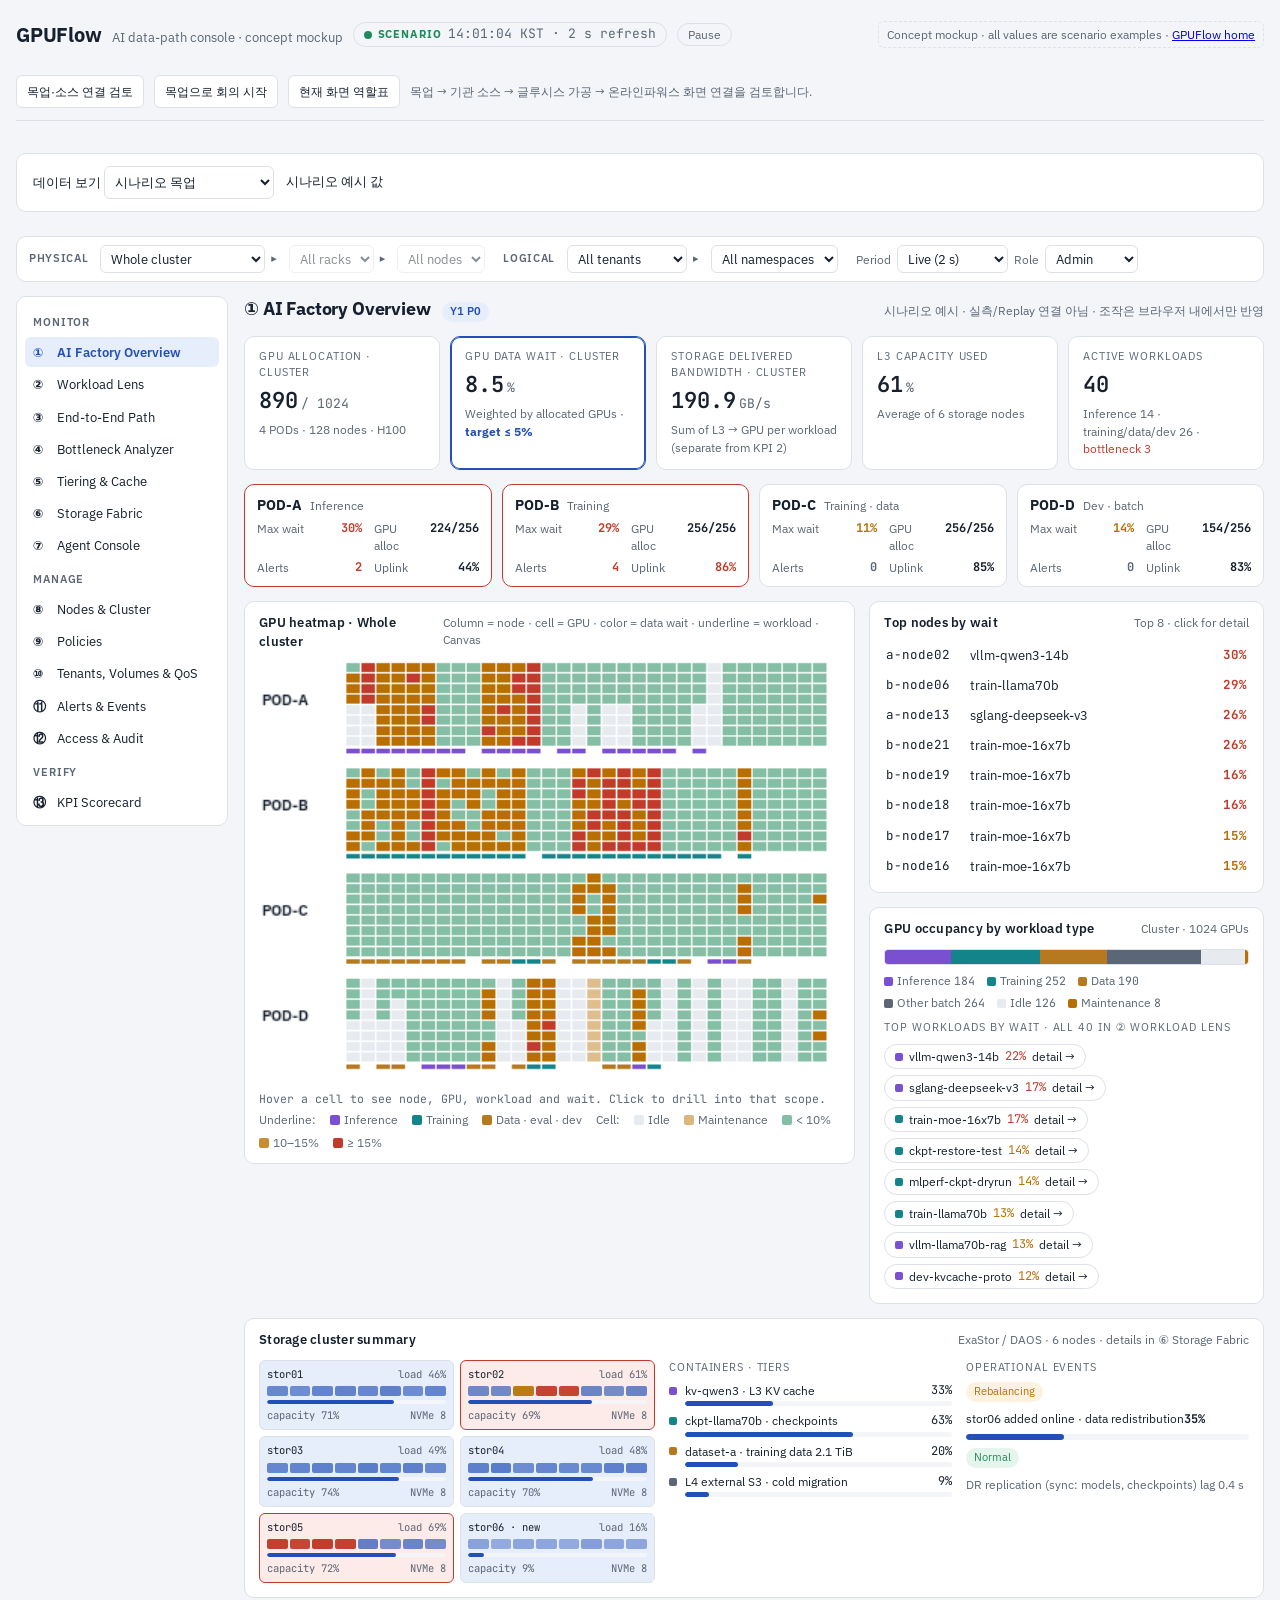
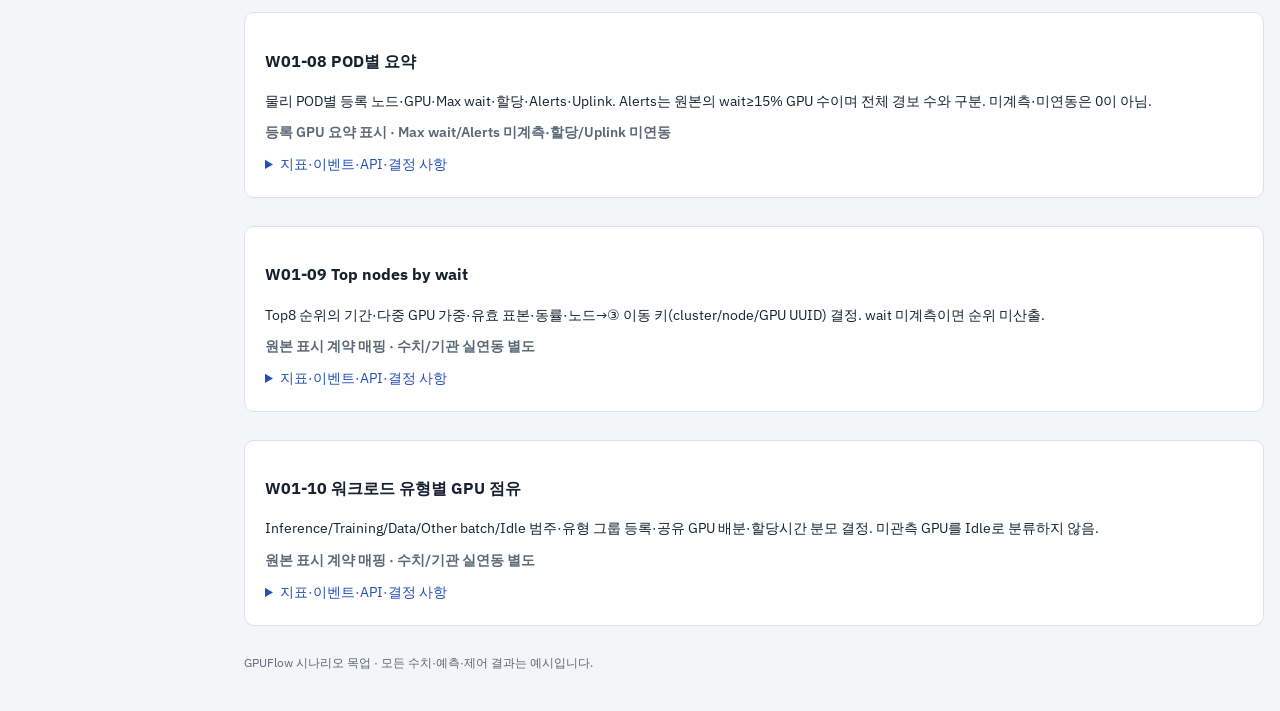
==== commit dc1b9f10: "docs(console): map mockup sources processing and UI responsibilities" ====
--- a/console/index.html
+++ b/console/index.html
@@ -448,7 +448,7 @@
       <div class="ph"><h2>GPU wait and <span id="ch-l2"></span>, last 2 min</h2><small>Dashed line = policy change</small></div>
       <div class="chart" id="chart"></div>
     </section>
-    <section class="panel" aria-label="Bottleneck diagnosis">
+    <section class="panel" aria-label="Bottleneck diagnosis" data-review-key="batch-comparison">
       <div class="ph"><h2>Bottleneck diagnosis</h2><small id="diag-sub"></small></div>
       <div class="diag">
         <div class="verdict" id="verdict"></div>
--- a/console/review.css
+++ b/console/review.css
@@ -6,6 +6,28 @@
 #review-summary{flex:1;min-width:170px;color:var(--muted)}
 .review-exports{display:flex;gap:6px;flex-wrap:wrap}
 .review-exports[hidden],#review-panel[hidden]{display:none}
+#review-matrix[hidden]{display:none}
+#review-matrix{font:13px/1.6 var(--f-ui,sans-serif);color:var(--ink);margin:14px 0;max-width:100%;overflow-wrap:anywhere}
+#review-matrix header{padding:16px;border:1px solid var(--line);border-radius:8px;background:var(--panel)}
+#review-matrix h2{font-size:18px;margin:0 0 8px}
+#review-matrix h3,#review-matrix h4{font-size:13px;margin:0 0 8px}
+#review-matrix p{margin:7px 0}
+.review-matrix-row{margin:16px 0;padding:16px;border:1px solid var(--line);border-radius:8px}
+#review-matrix button{font:inherit;border:1px solid var(--line);background:var(--panel);color:var(--accent);padding:7px 10px;border-radius:6px;cursor:pointer;text-align:left}
+#review-matrix button:focus-visible{outline:3px solid var(--accent);outline-offset:2px}
+.review-grid{display:grid;grid-template-columns:repeat(4,minmax(0,1fr));gap:10px}
+.review-flow-card{min-width:0;background:var(--panel,#fff);padding:12px;border:1px solid var(--line);border-radius:8px}
+.review-flow-card h3{color:var(--accent)}
+.review-flow-card small{display:block;font-size:11px;color:var(--muted);margin-top:8px}
+.review-provider{font-weight:600}
+.review-gap{border-left:3px solid var(--warn,#bf7a17);padding-left:10px}
+#review-panel .review-grid{grid-template-columns:1fr;margin-top:12px}
+#review-panel details{margin:12px 0;padding:10px 0;border-top:1px solid var(--line)}
+#review-panel summary,#review-matrix summary{font-weight:600;cursor:pointer;color:var(--accent);padding:5px 0}
+.review-scope-card{padding:10px 0;border-bottom:1px solid var(--line)}
+.review-scope-card h4{margin:5px 0}
+@media(max-width:1450px){#review-matrix .review-grid{grid-template-columns:repeat(2,minmax(0,1fr))}}
+@media(max-width:700px){#review-matrix .review-grid{grid-template-columns:1fr}.review-matrix-row{padding:10px}}
 .review-on .review-target{position:relative;outline:1px dashed var(--accent);outline-offset:3px;cursor:help;padding-top:40px!important;scroll-margin-top:20px}
 .review-on .review-target.review-selected{outline:2px solid var(--accent)}
 .review-on .review-badge{position:absolute;top:5px;left:6px;z-index:5;font-size:10px;line-height:1.2;padding:5px 7px;background:var(--panel,#fff);color:var(--accent);box-shadow:0 1px 5px #0001}
--- a/console/testbed.css
+++ b/console/testbed.css
@@ -17,3 +17,5 @@
 #ov .tb-metrics{grid-template-columns:repeat(3,minmax(0,1fr))}@media(max-width:900px){#ov .tb-metrics{grid-template-columns:repeat(2,minmax(0,1fr))}}@media(max-width:480px){#ov .tb-metrics{grid-template-columns:1fr}}
 
 .tb-json{white-space:pre-wrap;overflow-wrap:anywhere;font-size:12px;max-height:460px;overflow:auto}#tb-kpi-table td{white-space:normal;min-width:150px;vertical-align:top}#tb-kpi-table td:last-child{min-width:230px}.tb-content details{line-height:1.7}.tb-content summary{cursor:pointer;color:var(--accent)}
+
+.tb-synthetic{display:inline-block;padding:2px 7px;border-radius:5px;background:var(--warn-soft);color:var(--ink);font-weight:700;font-size:12px}
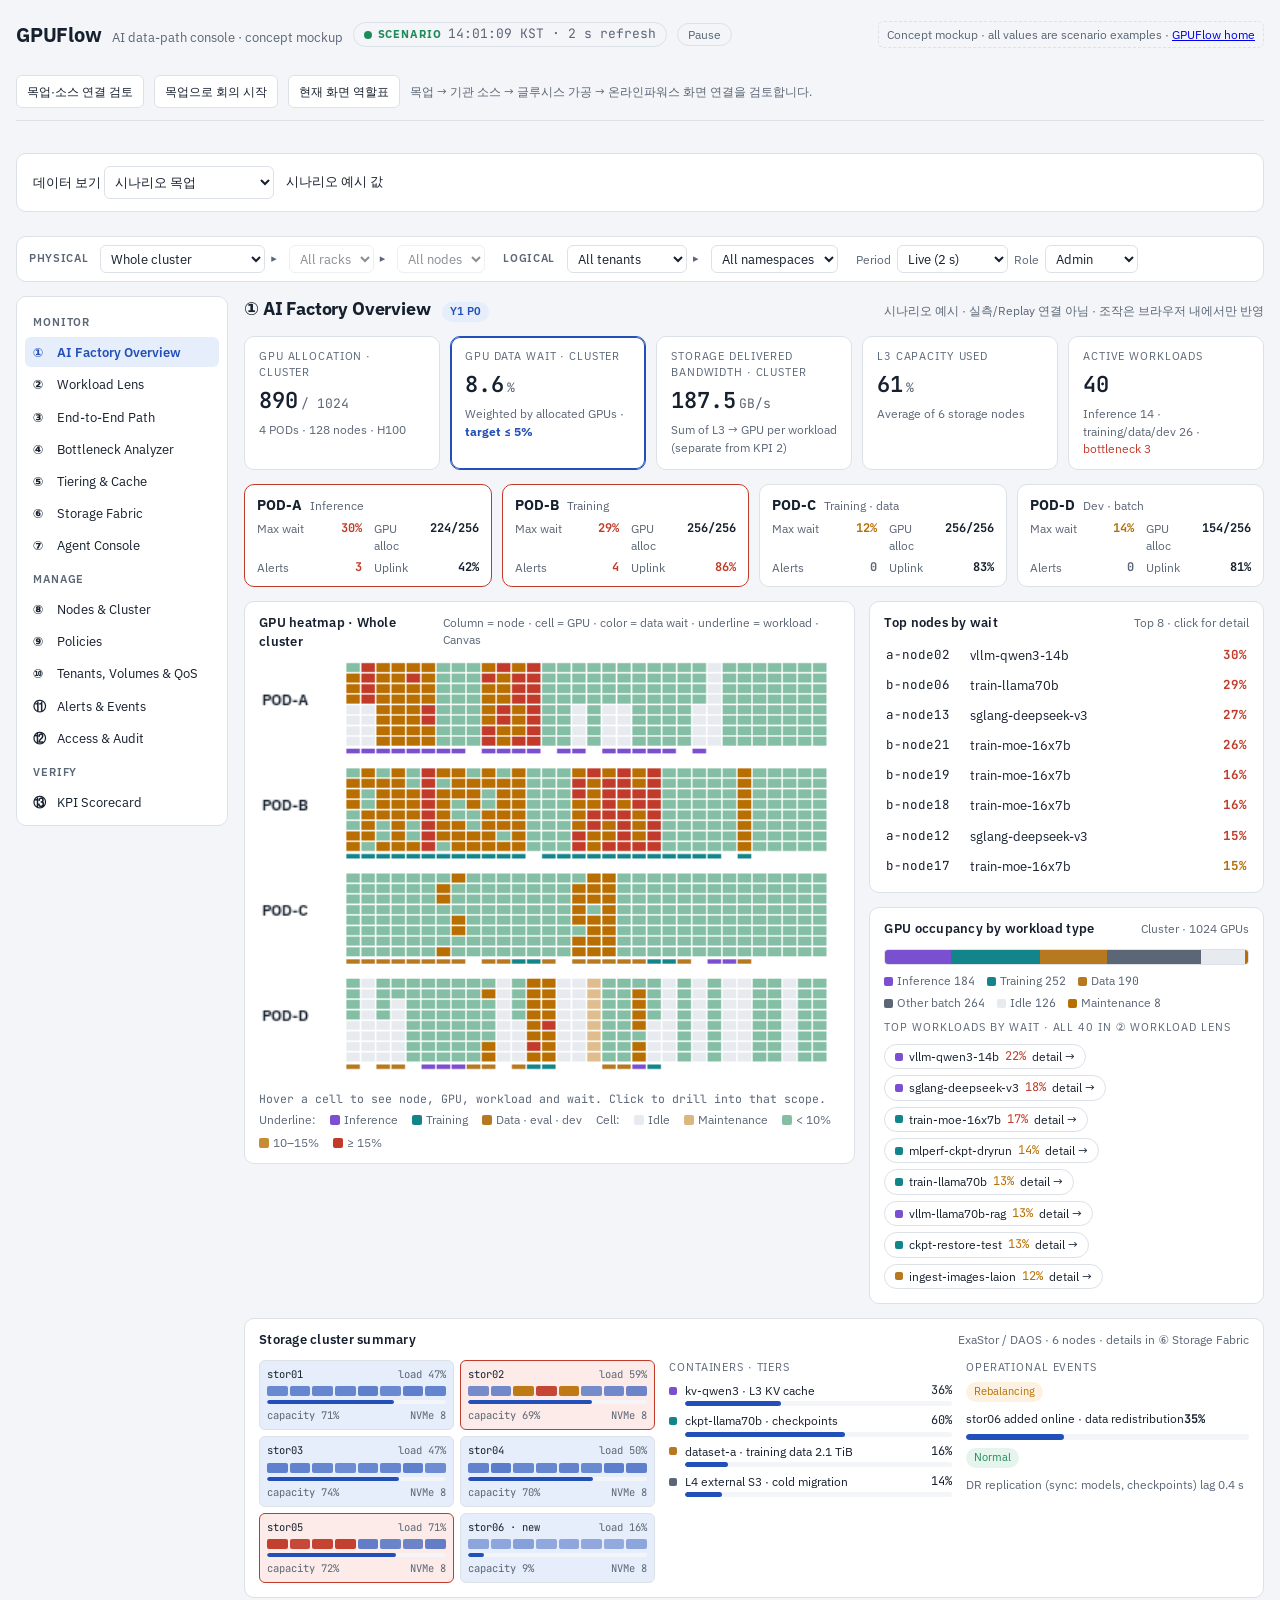
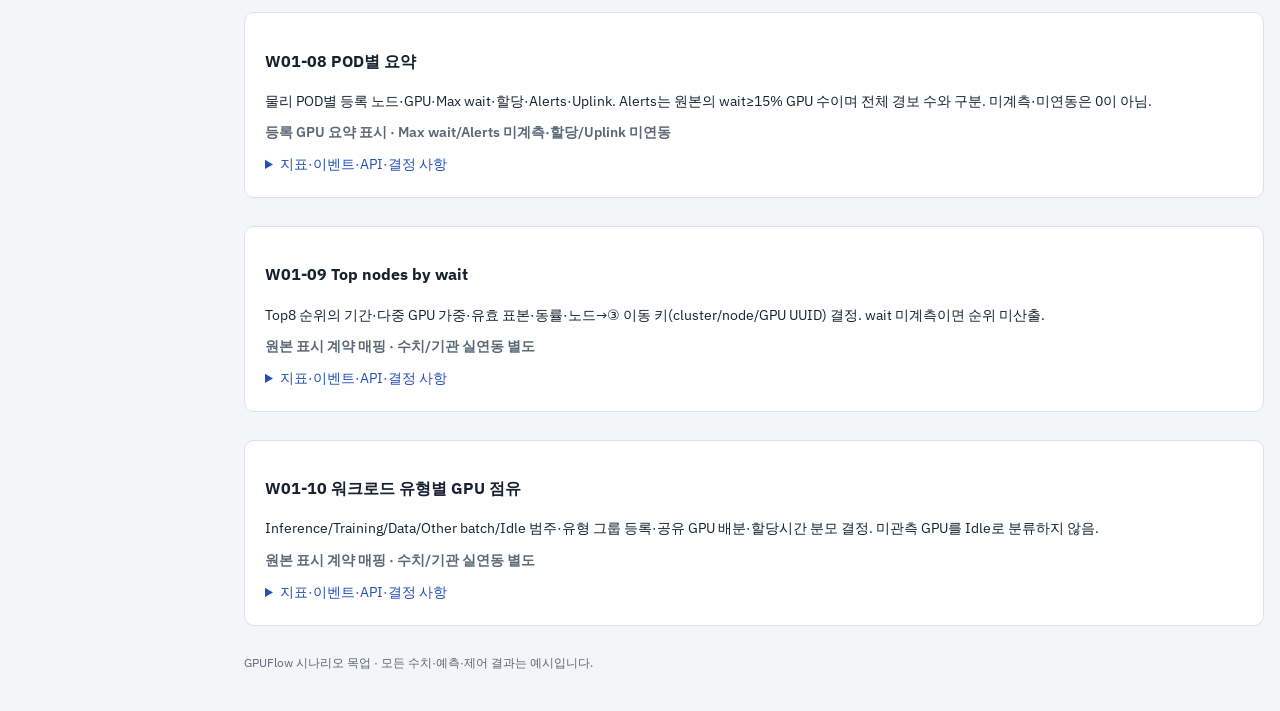
==== commit 37a861bf: "feat(console): connect measured DAOS throughput to storage preview" ====
--- a/console/index.html
+++ b/console/index.html
@@ -1327,6 +1327,7 @@
 </script>
 
 <script src="mapping.js"></script>
+<script src="storage.js"></script>
 <script src="testbed.js"></script>
 <script src="review.js"></script>
 </body></html>
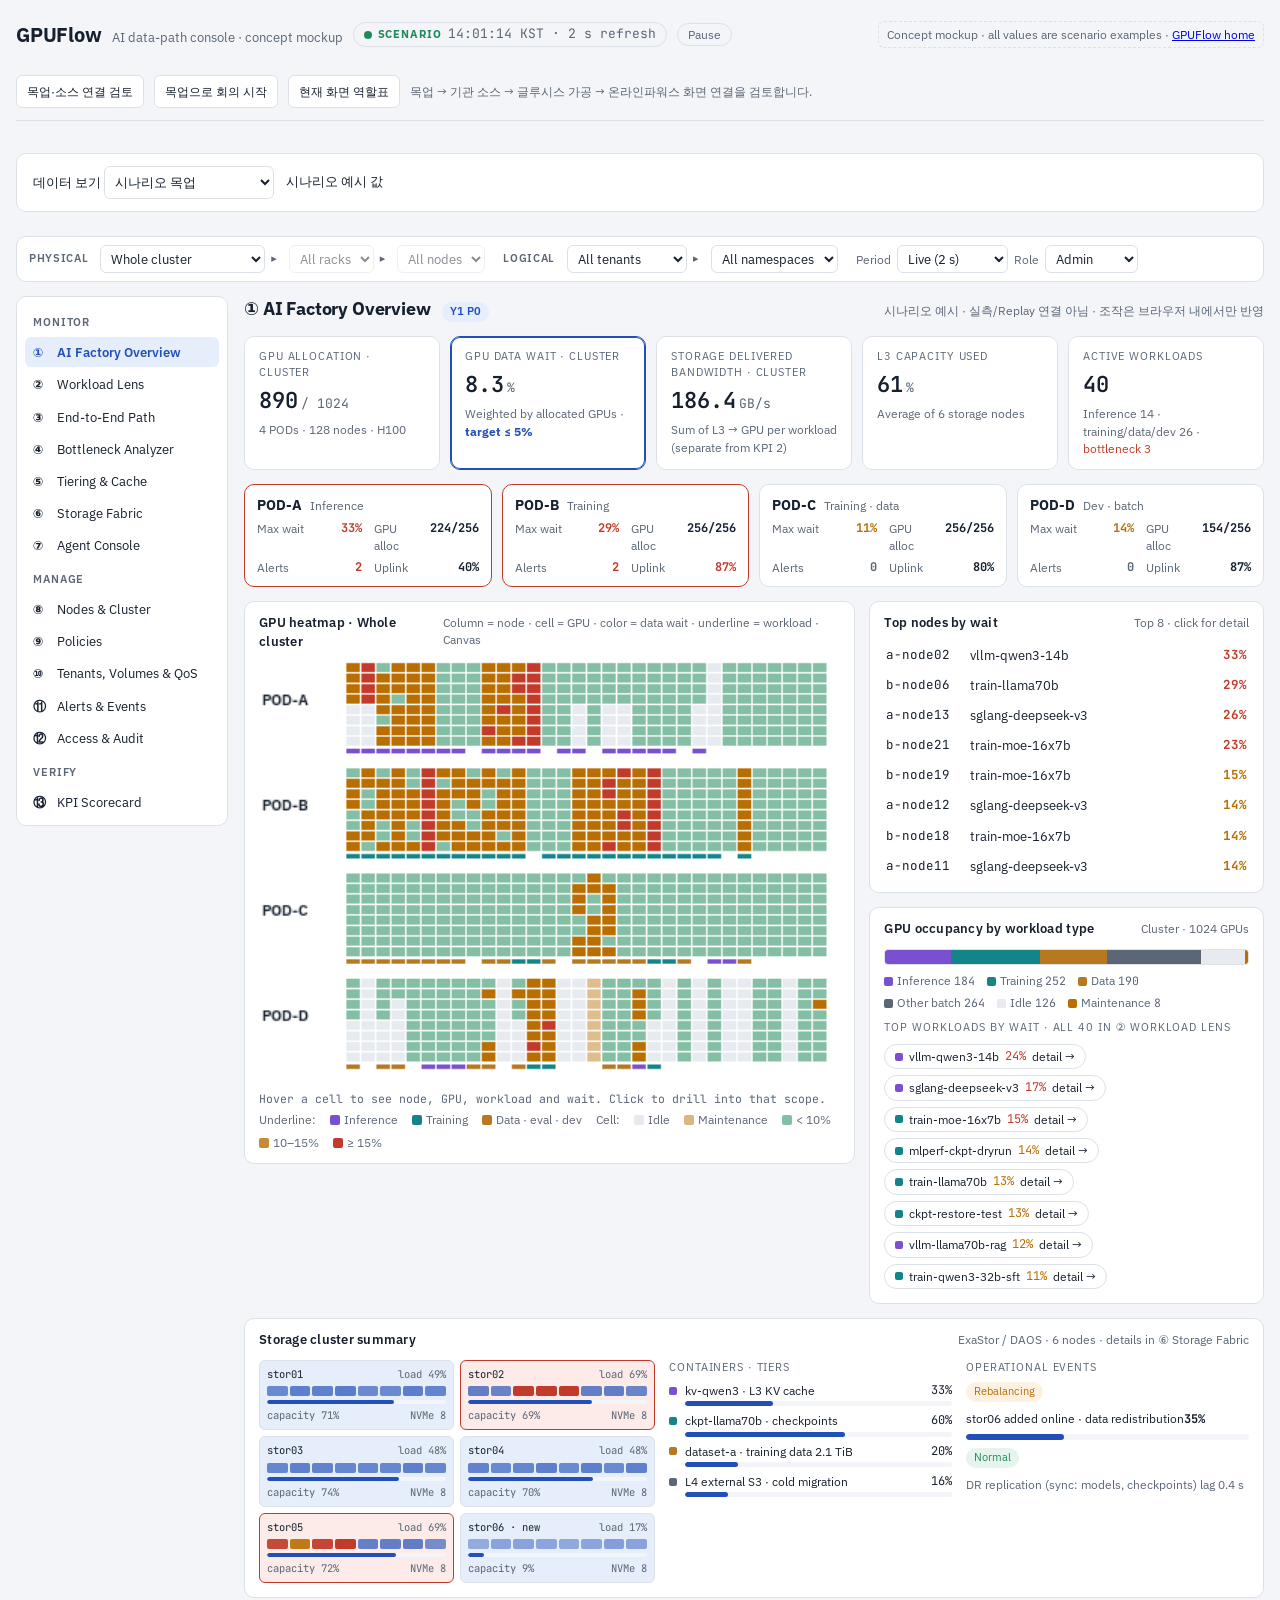
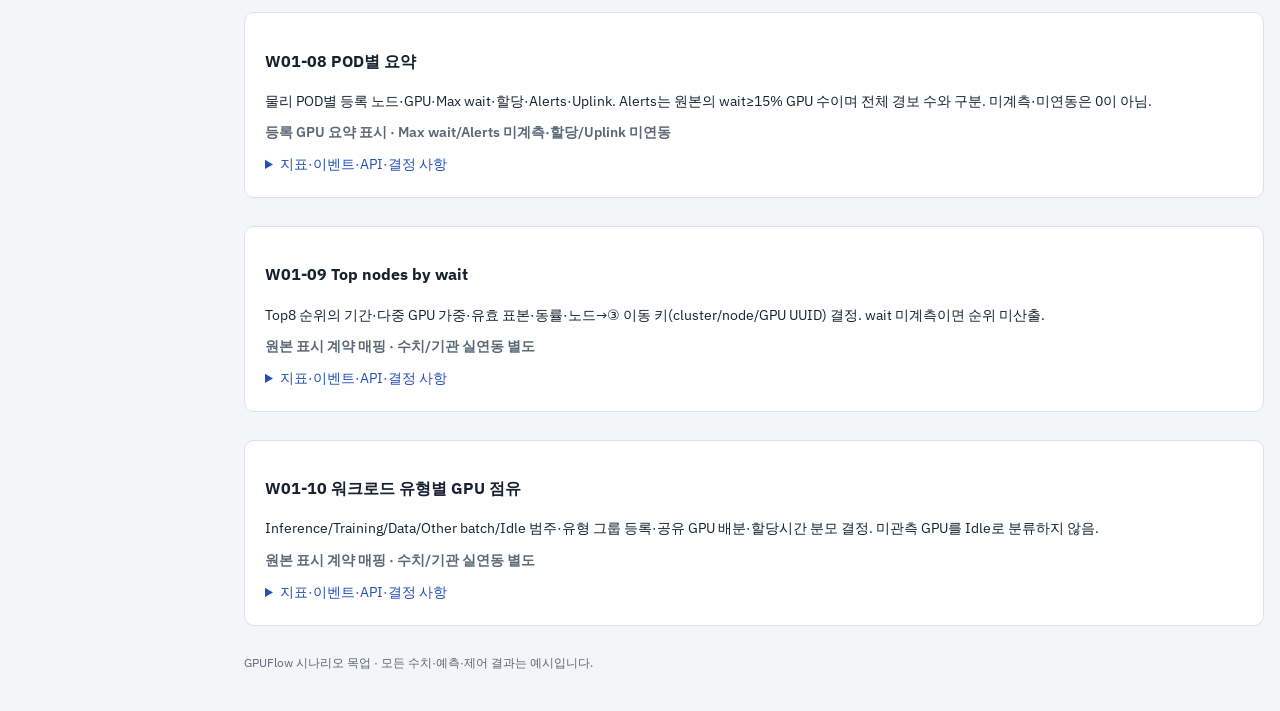
==== commit 7ab9acf2: "feat(console): add DAOS RPC rates and scoped latency/capacity evidence" ====
--- a/console/index.html
+++ b/console/index.html
@@ -1328,6 +1328,7 @@
 
 <script src="mapping.js"></script>
 <script src="storage.js"></script>
+<script src="storage-extra.js"></script>
 <script src="testbed.js"></script>
 <script src="review.js"></script>
 </body></html>
